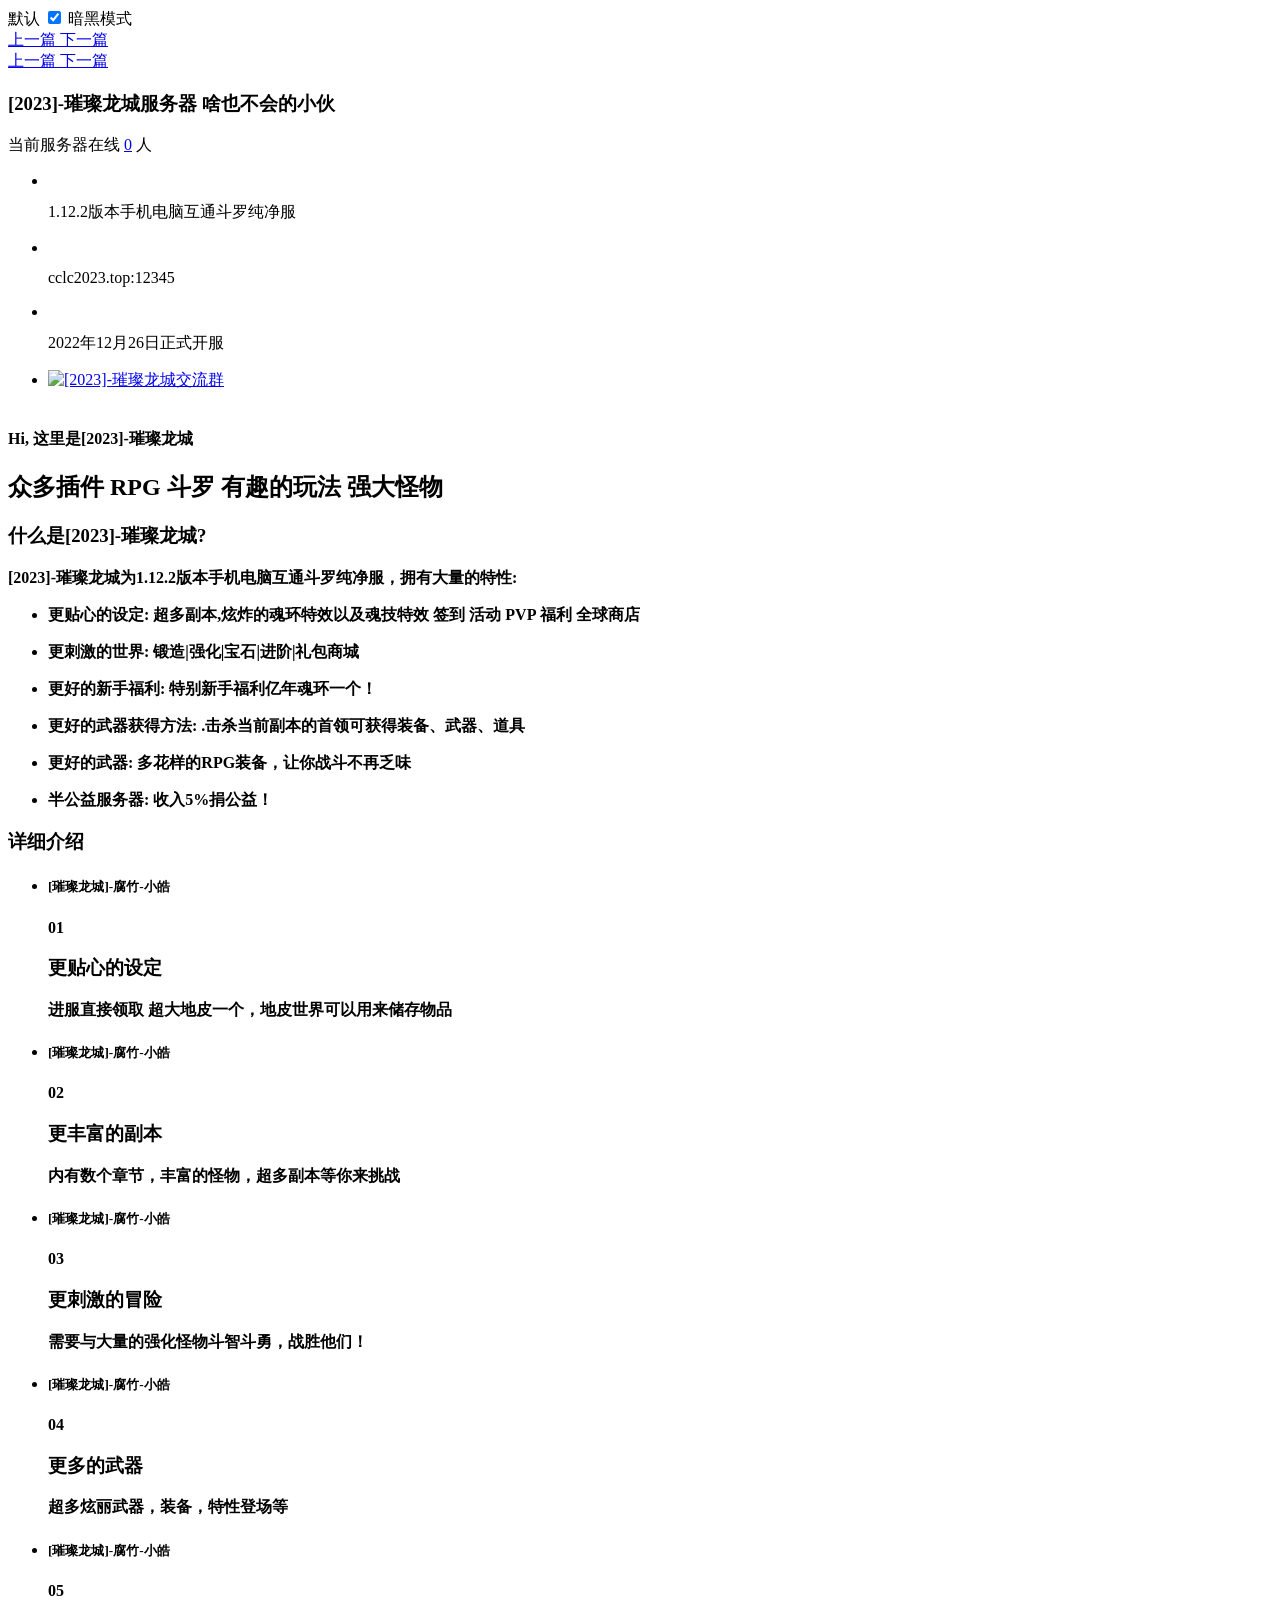
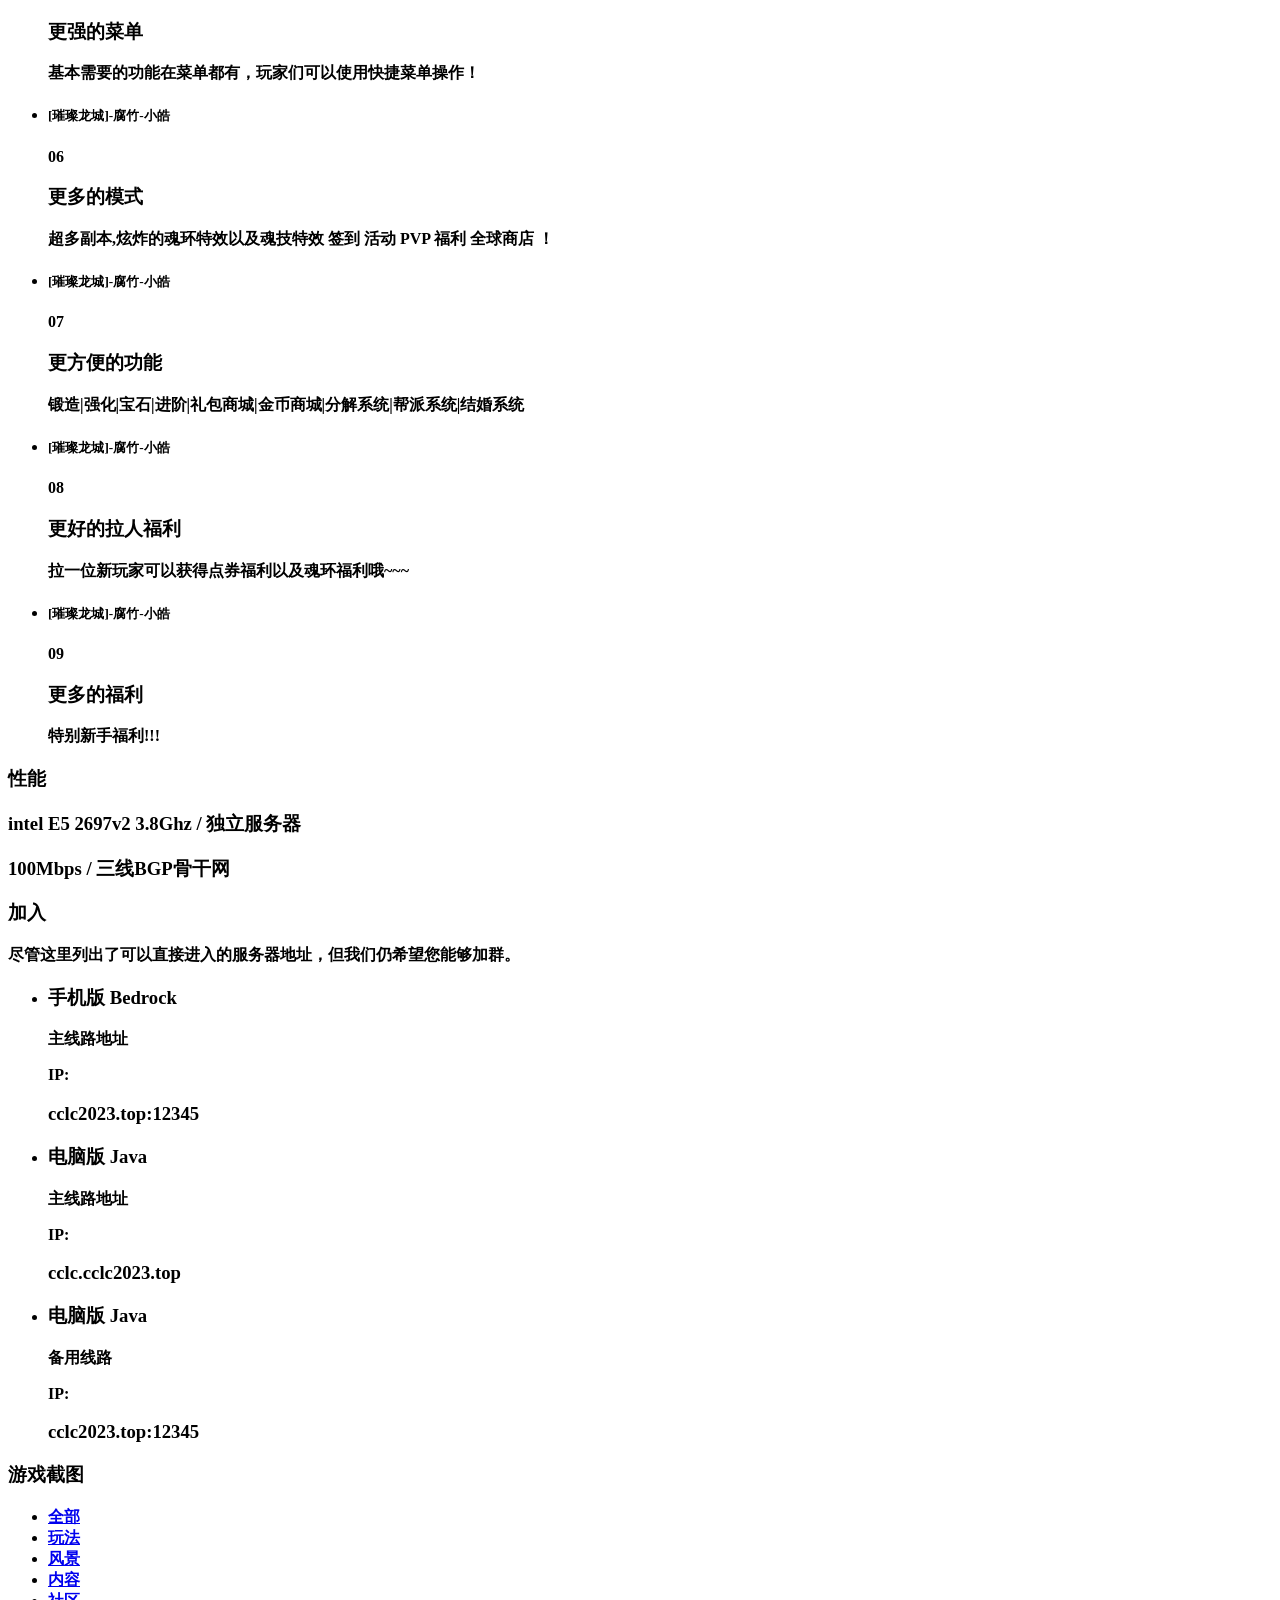
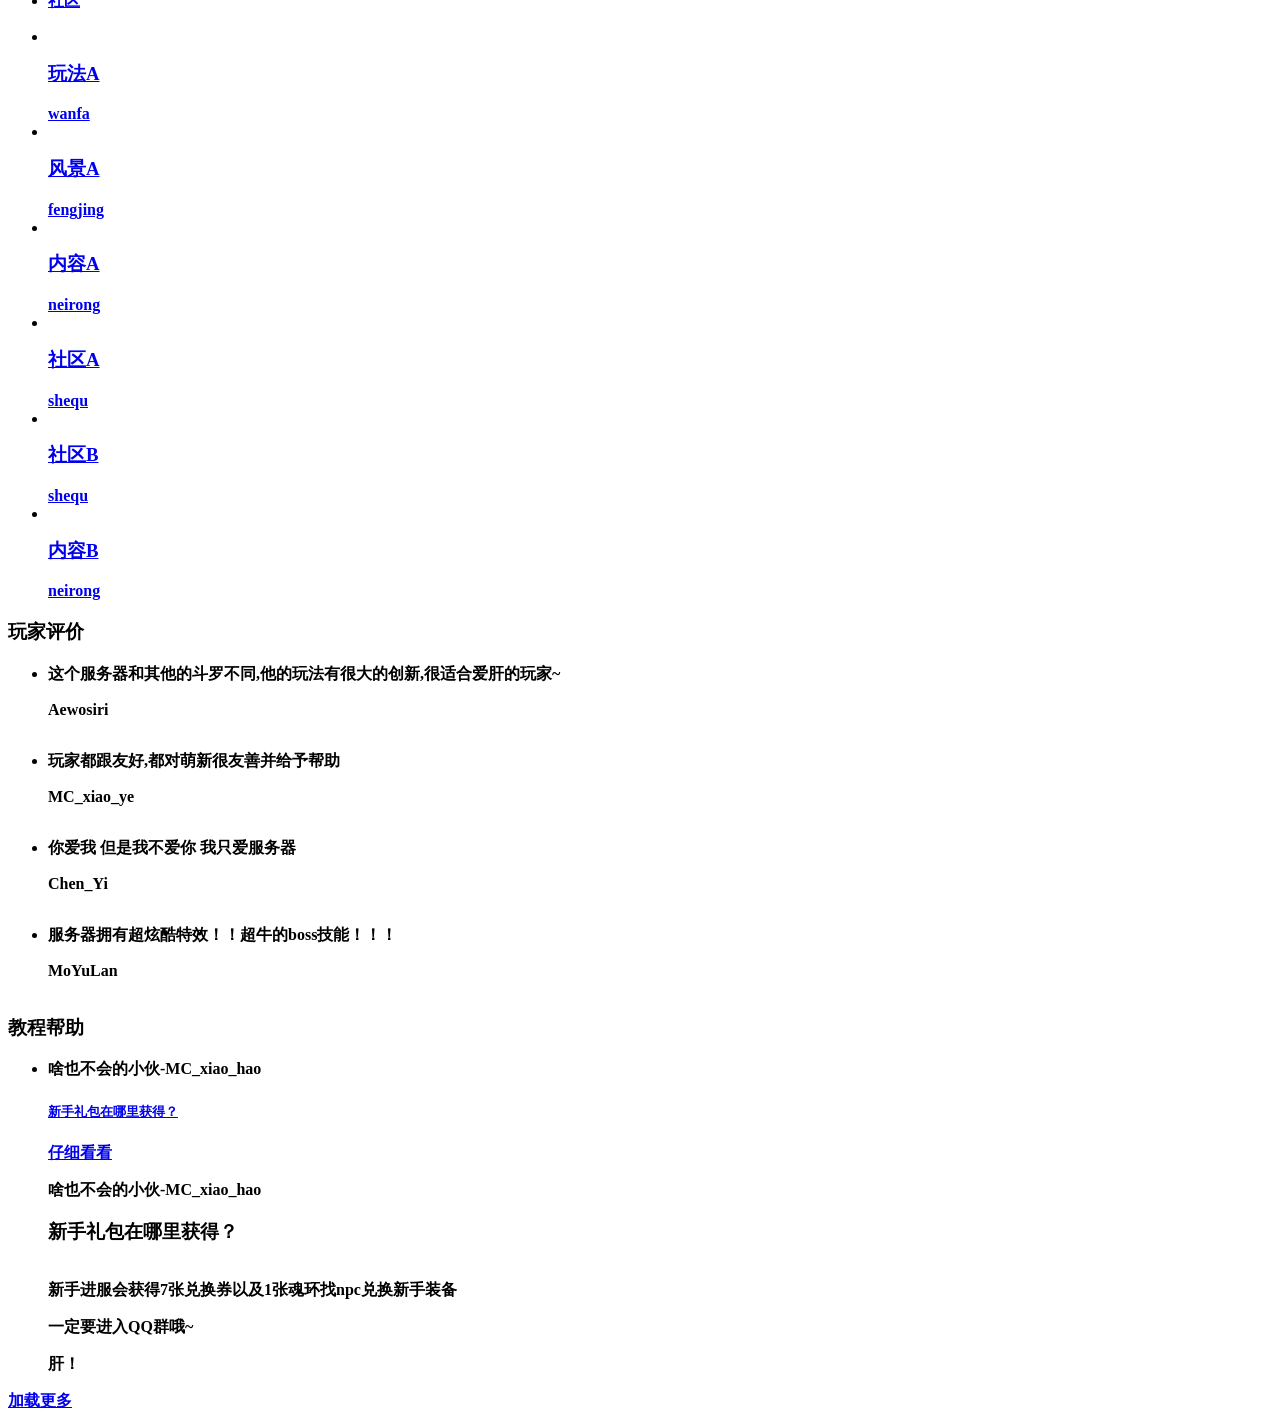
==== index.html @ 96adc36d "Add files via upload" ====
<html lang="zhcn">
<head>
<meta http-equiv="Content-Type" content="text/html; charset=utf-8" />
<meta name="description" content="[2023]-璀璨龙城-官方网站">
<meta name="author" content="mcmcxyz">
<meta name="viewport" content="width=device-width, initial-scale=1, maximum-scale=1">
<title>[2023]-璀璨龙城 - 服务器官网 - 小皓-MC_xiao_hao</title>
<link type="text/css" rel="stylesheet" href="css/base.css?ver=4" />
<link type="text/css" rel="stylesheet" href="css/magnific.css?ver=4" />
<link type="text/css" rel="stylesheet" href="css/animated-headlines.css?ver=4" />
<link type="text/css" rel="stylesheet" href="css/style.css?ver=4" />
<link rel="shortcut icon" href="img/portfolio/favicon.ico" />
<link rel="bookmark"href="img/portfolio/favicon.ico" />
<script type="text/javascript" src="https://cdn.repository.webfont.com/wwwroot/js/wf/youziku.api.min.js"></script>
<script type="text/javascript">
   $webfont.load("body", "0b0c6baaf08448a28f525ed59442a762", "OPPOSans-M");
   /*$webfont.load("#id1,.class1,h1", "0b0c6baaf08448a28f525ed59442a762", "OPPOSans-M");*/
   /*．．．*/
   $webfont.draw();
</script>
</head>
<body>
<div class="deebo_fn_main">
	<div class="deebo_fn_switcher_wrap">
		<label>
			<span class="light">默认</span>
				<span class="checkbox_wrap">
					<input type="checkbox" id="skin_switcher" checked>
					<span class="slider round"></span>
				</span>
			<span class="dark">暗黑模式</span>
		</label>
	</div>
	<div class="right_bar_overlay"></div>
	<div class="deebo_fn_modalbox">
		<a class="extra_closer" href="#"></a>
		<div class="box_inner">
			<a class="closer" href="#"><span></span></a>
			<div class="modal_content">
				<div class="modal_in">
				</div>
				<div class="fn__nav" data-from="" data-index="">
					<a href="#" class="prev">
						<span class="text">上一篇</span>
						<span class="arrow_wrapper"><span class="arrow"></span></span>
					</a>
					<a href="#" class="next">
						<span class="text">下一篇</span>
						<span class="arrow_wrapper"><span class="arrow"></span></span>
					</a>
				</div>
			</div>
		</div>
	</div>
	<div class="right_bar_overlay"></div>
	<div class="deebo_fn_modalbox">
		<a class="extra_closer" href="#"></a>
		<div class="box_inner">
			<a class="closer" href="#"><span></span></a>
			<div class="modal_content">
				<div class="modal_in">
				</div>

				<div class="fn__nav" data-from="" data-index="">
					<a href="#" class="prev">
						<span class="text">上一篇</span>
						<span class="arrow_wrapper"><span class="arrow"></span></span>
					</a>
					<a href="#" class="next">
						<span class="text">下一篇</span>
						<span class="arrow_wrapper"><span class="arrow"></span></span>
					</a>
				</div>
			</div>
		</div>
	</div>
	<div class="deebo_fn_cv">
		<div class="deebo_fn__cv">
			<div class="cv__bg"></div>
			<div class="cv__bg2"></div>
			<div class="cv__header">
				<div class="in">
					<div class="avatar">
						<img src="img/header/1.jpg" alt="">
					</div>
					<h3><span>[2023]-璀璨龙城服务器</span> 啥也不会的小伙</h3>
					<p class="quote">当前服务器在线 <a href="#contact" class="anchor"><span data-playercounter-ip="cclc2023.top:12345">0</span></a> 人</p>
					<ul class="contact_info">
						<li>
							<span class="icon"><img src="svg/location.svg" alt="" class="fn__svg"></span>
							<p>1.12.2版本手机电脑互通斗罗纯净服</p>
						</li>
						<li>
							<span class="icon"><img src="svg/call.svg" alt="" class="fn__svg"></span>
							<p>cclc2023.top:12345</p>
						</li>
						<li>
							<span class="icon"><img src="svg/message.svg" alt="" class="fn__svg"></span>
							<p>2022年12月26日正式开服</p>
						</li>
					</ul>
					<ul class="social">
						<li>
							<a href="https://qm.qq.com/cgi-bin/qm/qr?k=iICWIHBPH3GKzwFPm5cVJUgGP30EyHhi&jump_from=webapi&authKey=zh45i7Cm8MnkQjSb3lzUnhG7rZaNsfnLikpSZ8fGIo4I1y0oJJEjGjfNjoTa0gCG" target="_blank" title="加入QQ群">
								<img class="fn__svg" src="svg/twitter.svg" alt="[2023]-璀璨龙城交流群" />

							</a>
						</li>
					</ul>
				</div>
			</div>
			<!-- /CV Left Side -->

			<!-- /CV Content Side -->
			<div class="cv__content">
				
				<section id="hero-header" class="section_header">
					<div class="content">
						<div class="left_hero_header">
							<div class="circle">
								<div class="bg_img" data-bg-img="img/header/1.jpg"></div>
								<img src="img/thumb/square.jpg" alt="" />
								<div class="circle_holder_blue"><span></span></div>
								<div class="circle_holder_orange"><span></span></div>
								<div class="lines">
									<span></span>
									<span></span>
									<span></span>
								</div>
							</div>
						</div>
						<div class="right_hero_header">
							<div class="my_self">
								<h4>Hi, 这里是[2023]-璀璨龙城</h4>
								<h2>
									<span class="cd-headline clip">
										<span class="cd-words-wrapper">
										  <b class="is-visible">众多插件</b>
										  <b>RPG</b>
										  <b>斗罗</b>
										  <b>有趣的玩法</b>
										  <b>强大怪物<b>
										</span>
									</span>
								</h2>
							</div>
						</div>
					</div>
				</section>
				<section id="cv_biography">
					<div class="section_title">
						<h3>什么是[2023]-璀璨龙城?</h3>
					</div>
					<p>[2023]-璀璨龙城为1.12.2版本手机电脑互通斗罗纯净服，拥有大量的特性:</p>
					<div class="fn_cs_info_items">
						<ul>
							<li><p>更贴心的设定: <span>超多副本,炫炸的魂环特效以及魂技特效 签到 活动 PVP 福利 全球商店 </span></p></li>
							<li><p>更刺激的世界: <span>锻造|强化|宝石|进阶|礼包商城</span></p></li>
							<li><p>更好的新手福利: <span>特别新手福利亿年魂环一个！</span></p></li>
							<li><p>更好的武器获得方法: <span>.击杀当前副本的首领可获得装备、武器、道具  </span></p></li>
							<li><p>更好的武器: <span>多花样的RPG装备，让你战斗不再乏味</span></p></li>
							<li><p>半公益服务器: <span>收入5%捐公益！</span></p></li>
						</ul>
					</div>
				</section>
				<section id="cv_education">
					<div class="section_title">
						<h3>详细介绍</h3>
					</div>
					<div class="fn_cs_boxed_list">
						<ul>
							<li>
								<div class="item">
									<div class="item_top">
										<h5>[璀璨龙城]-腐竹-小皓</h5>
										<span>01</span>
									</div>
									<h3>更贴心的设定</h3>
									<p>进服直接领取 超大地皮一个，地皮世界可以用来储存物品</p>
								</div>
							</li>
							<li>
								<div class="item">
									<div class="item_top">
										<h5>[璀璨龙城]-腐竹-小皓</h5>
										<span>02</span>
									</div>
									<h3>更丰富的副本</h3>
									<p>内有数个章节，丰富的怪物，超多副本等你来挑战</p>
								</div>
							</li>
							<li>
								<div class="item">
									<div class="item_top">
										<h5>[璀璨龙城]-腐竹-小皓</h5>
										<span>03</span>
									</div>
									<h3>更刺激的冒险</h3>
									<p>需要与大量的强化怪物斗智斗勇，战胜他们！</p>
								</div>
							</li>
							<li>
								<div class="item">
									<div class="item_top">
										<h5>[璀璨龙城]-腐竹-小皓</h5>
										<span>04</span>
									</div>
									<h3>更多的武器</h3>
									<p>超多炫丽武器，装备，特性登场等</p>
								</div>
							</li>
							<li>
								<div class="item">
									<div class="item_top">
										<h5>[璀璨龙城]-腐竹-小皓</h5>
										<span>05</span>
									</div>
									<h3>更强的菜单</h3>
									<p>基本需要的功能在菜单都有，玩家们可以使用快捷菜单操作！</p>
								</div>
							</li>	
							<li>
								<div class="item">
									<div class="item_top">
										<h5>[璀璨龙城]-腐竹-小皓</h5>
										<span>06</span>
									</div>
									<h3>更多的模式</h3>
									<p>超多副本,炫炸的魂环特效以及魂技特效 签到 活动 PVP 福利 全球商店 ！</p>
								</div>
							</li>	
							<li>
								<div class="item">
									<div class="item_top">
										<h5>[璀璨龙城]-腐竹-小皓</h5>
										<span>07</span>
									</div>
									<h3>更方便的功能</h3>
									<p>锻造|强化|宝石|进阶|礼包商城|金币商城|分解系统|帮派系统|结婚系统</p>
								</div>
							</li>	
							<li>
								<div class="item">
									<div class="item_top">
										<h5>[璀璨龙城]-腐竹-小皓</h5>
										<span>08</span>
									</div>
									<h3>更好的拉人福利</h3>
									<p>拉一位新玩家可以获得点券福利以及魂环福利哦~~~</p>
								</div>
							</li>	
							<li>
								<div class="item">
									<div class="item_top">
										<h5>[璀璨龙城]-腐竹-小皓</h5>
										<span>09</span>
									</div>
									<h3>更多的福利</h3>
									<p>特别新手福利!!!</p>
								</div>
							</li>	
						</ul>
					</div>
				</section>
				<section id="cv_skills">
					<div class="section_title">
						<h3>性能</h3>
					</div>
					<div class="fn_cs_progress_bar">
						<div class="progress_item" data-value="90">
							<div class="item_in">
								<h3 class="progress_title">intel E5 2697v2 3.8Ghz / 独立服务器</h3>
								<span class="progress_percent"></span>
								<div class="progress_bg"></div>
							</div>
						</div>

						<div class="progress_item" data-value="95">
							<div class="item_in">
								<h3 class="progress_title">100Mbps / 三线BGP骨干网</h3>
								<span class="progress_percent"></span>
								<div class="progress_bg"></div>
							</div>
						</div>
					</div>
				</section>
				<section id="cv_services">
					<div class="section_title">
						<h3>加入</h3>
					</div>
					<p>尽管这里列出了可以直接进入的服务器地址，但我们仍希望您能够加群。</p>
					<div class="fn_cs_service_list">
						<ul>
							<li>
								<div class="item">
									<div class="item_left">
										<h3>手机版 Bedrock</h3>
										<p>主线路地址</p>
									</div>
									<div class="item_right">
										<p>IP:</p>
										<h3>cclc2023.top:12345</h3>
									</div>
								</div>
							</li>
							<li>
								<div class="item">
									<div class="item_left">
										<h3>电脑版 Java</h3>
										<p>主线路地址</p>
									</div>
									<div class="item_right">
										<p>IP:</p>
										<h3>cclc.cclc2023.top</h3>
									</div>
								</div>
							</li>
							<li>
								<div class="item">
									<div class="item_left">
										<h3>电脑版 Java</h3>
										<p>备用线路</p>
									</div>
									<div class="item_right">
										<p>IP:</p>
										<h3>cclc2023.top:12345</h3>
									</div>
								</div>
							</li>
						</ul>
					</div>
				</section>
				<section id="cv_portfolio">
					<div class="section_title">
						<h3>游戏截图</h3>
					</div>
					<div class="fn_cs_portfolio">
						<div class="portfolio_filter">
							<ul>
								<li><a href="#" class="current" data-filter="*">全部</a></li>
								<li><a href="#" data-filter=".wanfa">玩法</a></li>
								<li><a href="#" data-filter=".fengjing">风景</a></li>
								<li><a href="#" data-filter=".neirong">内容</a></li>
								<li><a href="#" data-filter=".shequ">社区</a></li>
							</ul>
						</div>
						<div class="portfolio_list">
							<ul class="gallery_zoom grid">
								<li class="wanfa grid-item">
									<div class="inner">
										<div class="entry">
											<a class="shequ-wanfa" href="https://啥也不会的小伙">
												<img src="img/thumb/42-56.jpg" alt="" />
												<div class="main" data-bg-img="img/portfolio/1.jpg"></div>
												<div class="mobile_title">
													<h3>玩法A</h3>
													<span>wanfa</span>
												</div>
											</a>
										</div>
									</div>
								</li>
								<li class="fengjing grid-item">
									<div class="inner">
										<div class="entry">
											<a class="shequ-fengjing" href="https://啥也不会的小伙">
												<img src="img/thumb/42-34.jpg" alt="" />
												<div class="main" data-bg-img="img/portfolio/2.jpg"></div>
												<div class="mobile_title">
													<h3>风景A</h3>
													<span>fengjing</span>
												</div>
											</a>
										</div>
									</div>
								</li>
								<li class="neirong grid-item">
									<div class="inner">
										<div class="entry">
											<a class="neironge_link mfp-iframe audio" href="https://啥也不会的小伙">
												<img src="img/thumb/42-56.jpg" alt="" />
												<div class="main" data-bg-img="img/portfolio/3.jpg"></div>
												<div class="mobile_title">
													<h3>内容A</h3>
													<span>neirong</span>
												</div>
											</a>
										</div>
									</div>
								</li>
								<li class="shequ grid-item">
									<div class="inner">
										<div class="entry">
											<a class="zoom" href="img/portfolio/5.jpg">
												<img src="img/thumb/42-56.jpg" alt="" />
												<div class="main" data-bg-img="img/portfolio/5.jpg"></div>
												<div class="mobile_title">
													<h3>社区A</h3>
													<span>shequ</span>
												</div>
											</a>
										</div>
									</div>
								</li>
								<li class="shequ grid-item">
									<div class="inner">
										<div class="entry">
											<a class="zoom" href="img/portfolio/4.jpg">
												<img src="img/thumb/42-34.jpg" alt="" />
												<div class="main" data-bg-img="img/portfolio/4.jpg"></div>
												<div class="mobile_title">
													<h3>社区B</h3>
													<span>shequ</span>
												</div>
											</a>
										</div>
									</div>
								</li>
								<li class="shequ grid-item">
									<div class="inner">
										<div class="entry">
											<a class="zoom" href="img/portfolio/6.jpg">
												<img src="img/thumb/42-34.jpg" alt="" />
												<div class="main" data-bg-img="img/portfolio/6.jpg"></div>
												<div class="mobile_title">
													<h3>内容B</h3>
													<span>neirong</span>
												</div>
											</a>
										</div>
									</div>
								</li>
							</ul>
						</div>			
					</div>
				</section>
				<section id="cv_testimonials">
					<div class="section_title">
						<h3>玩家评价</h3>
					</div>
					<div class="fn_cs_testimonials">
						<ul>
							<li>
								<div class="item">
									<div class="item_left">
										<p>这个服务器和其他的斗罗不同,他的玩法有很大的创新,很适合爱肝的玩家~</p>
									</div>
									<div class="item_right">
										<div class="t_ava">
											<div class="ava_in" data-bg-img="img/testimonials/1.jpg"></div>
										</div>
										<div class="t_name">
											<p>Aewosiri</p>
										</div>
										<div class="t_rating" data-stars="5">
											<div class="rating_in">
												<div class="rating_active"><img src="svg/five-stars.svg" alt="" class="fn__svg"></div>
												<div class="rating_regular"><img src="svg/five-stars.svg" alt="" class="fn__svg"></div>
											</div>
										</div>
									</div>
								</div>
							</li>
							<li>
								<div class="item">
									<div class="item_left">
										<p>玩家都跟友好,都对萌新很友善并给予帮助 </p>
									</div>
									<div class="item_right">
										<div class="t_ava">
											<div class="ava_in" data-bg-img="img/testimonials/2.jpg"></div>
										</div>
										<div class="t_name">
											<p>MC_xiao_ye</p>
										</div>
										<div class="t_rating" data-stars="5">
											<div class="rating_in">
												<div class="rating_active"><img src="svg/five-stars.svg" alt="" class="fn__svg"></div>
												<div class="rating_regular"><img src="svg/five-stars.svg" alt="" class="fn__svg"></div>
											</div>
										</div>
									</div>
								</div>
							</li>
							<li>
								<div class="item">
									<div class="item_left">
										<p>你爱我 但是我不爱你  我只爱服务器</p>
									</div>
									<div class="item_right">
										<div class="t_ava">
											<div class="ava_in" data-bg-img="img/testimonials/3.jpg"></div>
										</div>
										<div class="t_name">
											<p>Chen_Yi</p>
										</div>
										<div class="t_rating" data-stars="5">
											<div class="rating_in">
												<div class="rating_active"><img src="svg/five-stars.svg" alt="" class="fn__svg"></div>
												<div class="rating_regular"><img src="svg/five-stars.svg" alt="" class="fn__svg"></div>
											</div>
										</div>
									</div>
								</div>
							</li>
							<li>
								<div class="item">
									<div class="item_left">
										<p>服务器拥有超炫酷特效！！超牛的boss技能！！！</p>
									</div>
									<div class="item_right">
										<div class="t_ava">
											<div class="ava_in" data-bg-img="img/testimonials/4.jpg"></div>
										</div>
										<div class="t_name">
											<p>MoYuLan</p>
										</div>
										<div class="t_rating" data-stars="5">
											<div class="rating_in">
												<div class="rating_active"><img src="svg/five-stars.svg" alt="" class="fn__svg"></div>
												<div class="rating_regular"><img src="svg/five-stars.svg" alt="" class="fn__svg"></div>
											</div>
										</div>
									</div>
								</div>
							</li>
						</ul>
					</div>
				</section>
				<section id="tips" class="section_tips">
					<div class="section_title">
						<h3>教程帮助</h3>
					</div>

					<div class="tips_content">
						<ul class="modal_items" data-from="blog" data-count="5">
							<li>
								<div class="item modal_item" data-index="1">
									<div class="item_left">
										<p>啥也不会的小伙-MC_xiao_hao</p>
										<h5><a href="#">新手礼包在哪里获得？</a></h5>
										<a href="#" class="read_more">仔细看看</a>
										<div class="fn__hidden">
											<p class="fn__cat">啥也不会的小伙-MC_xiao_hao</p>
											<h3 class="fn__title">新手礼包在哪里获得？</h3>
											<div class="img_holder">
												<img src="img/thumb/square.jpg" alt="">
												<div class="abs_img" data-bg-img="img/blog/1.jpg"></div>
											</div>
											<p class="fn__desc">新手进服会获得7张兑换券以及1张魂环找npc兑换新手装备</p>
											<p class="fn__desc">一定要进入QQ群哦~</p>
											<p class="fn__desc">肝！</p>
										</div>
									</div>
									<div class="item_right">
										<div class="abs_img" data-bg-img="img/blog/1.jpg"></div>
									</div>
								</div>
							</li>
						</ul>
					</div>
					<div class="load_more">
						<a href="#" data-done="完成~" data-no="就这些辣">
							<span class="text">加载更多</span>
							<span class="fn__pulse">
								<span></span>
								<span></span>
								<span></span>
							</span>
						</a>
					</div>
				</section>
			</div>
		</div>
	</div>
</div>
<script type="text/javascript" src="js/jquery.js?ver=4"></script>
<script type="text/javascript" src="js/isotope.js"></script>
<script type="text/javascript" src="js/magnific.js"></script>
<script type="text/javascript" src="js/animated-headlines.js?ver=4"></script>
<script type="text/javascript" src="js/waypoints.js?ver=4"></script>
<script src="js/mc-player-counter.min.js"></script>
<script type="text/javascript" src="js/init.js?ver=4"></script>
</body>
</html>
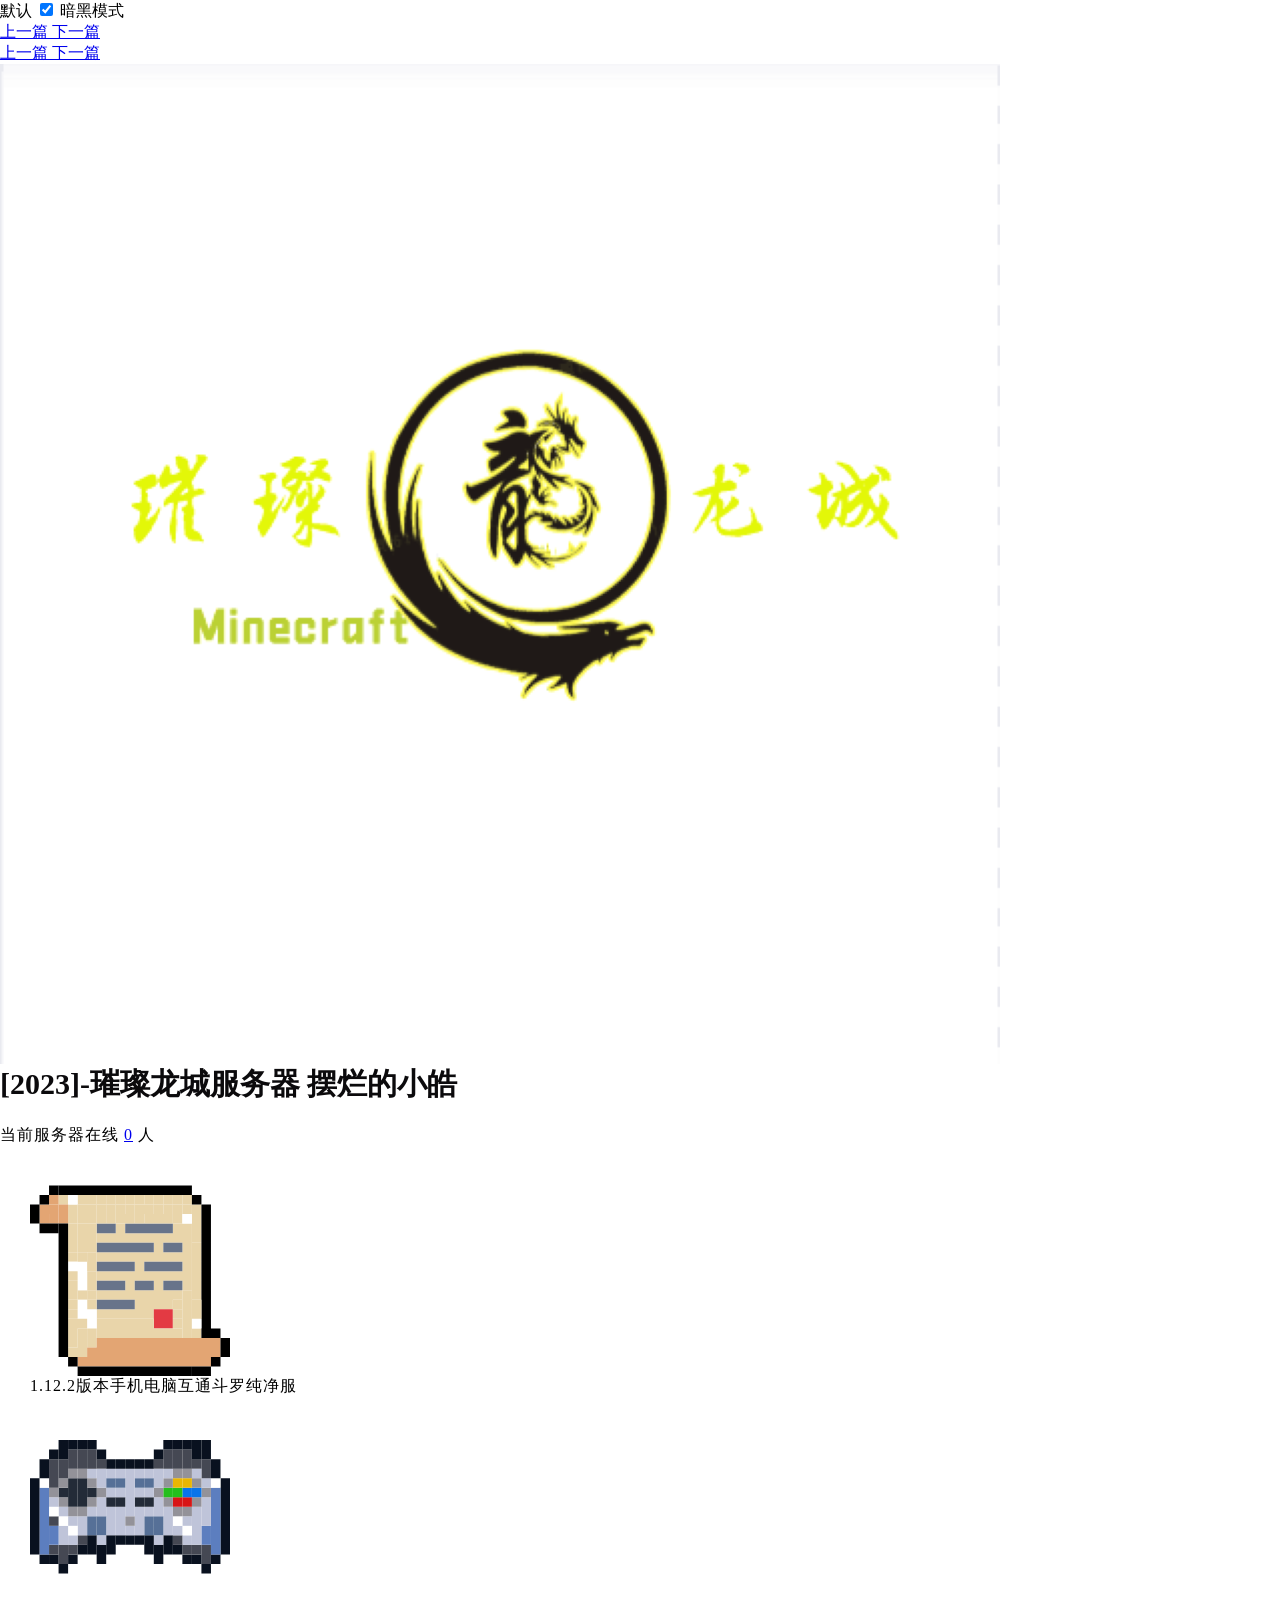
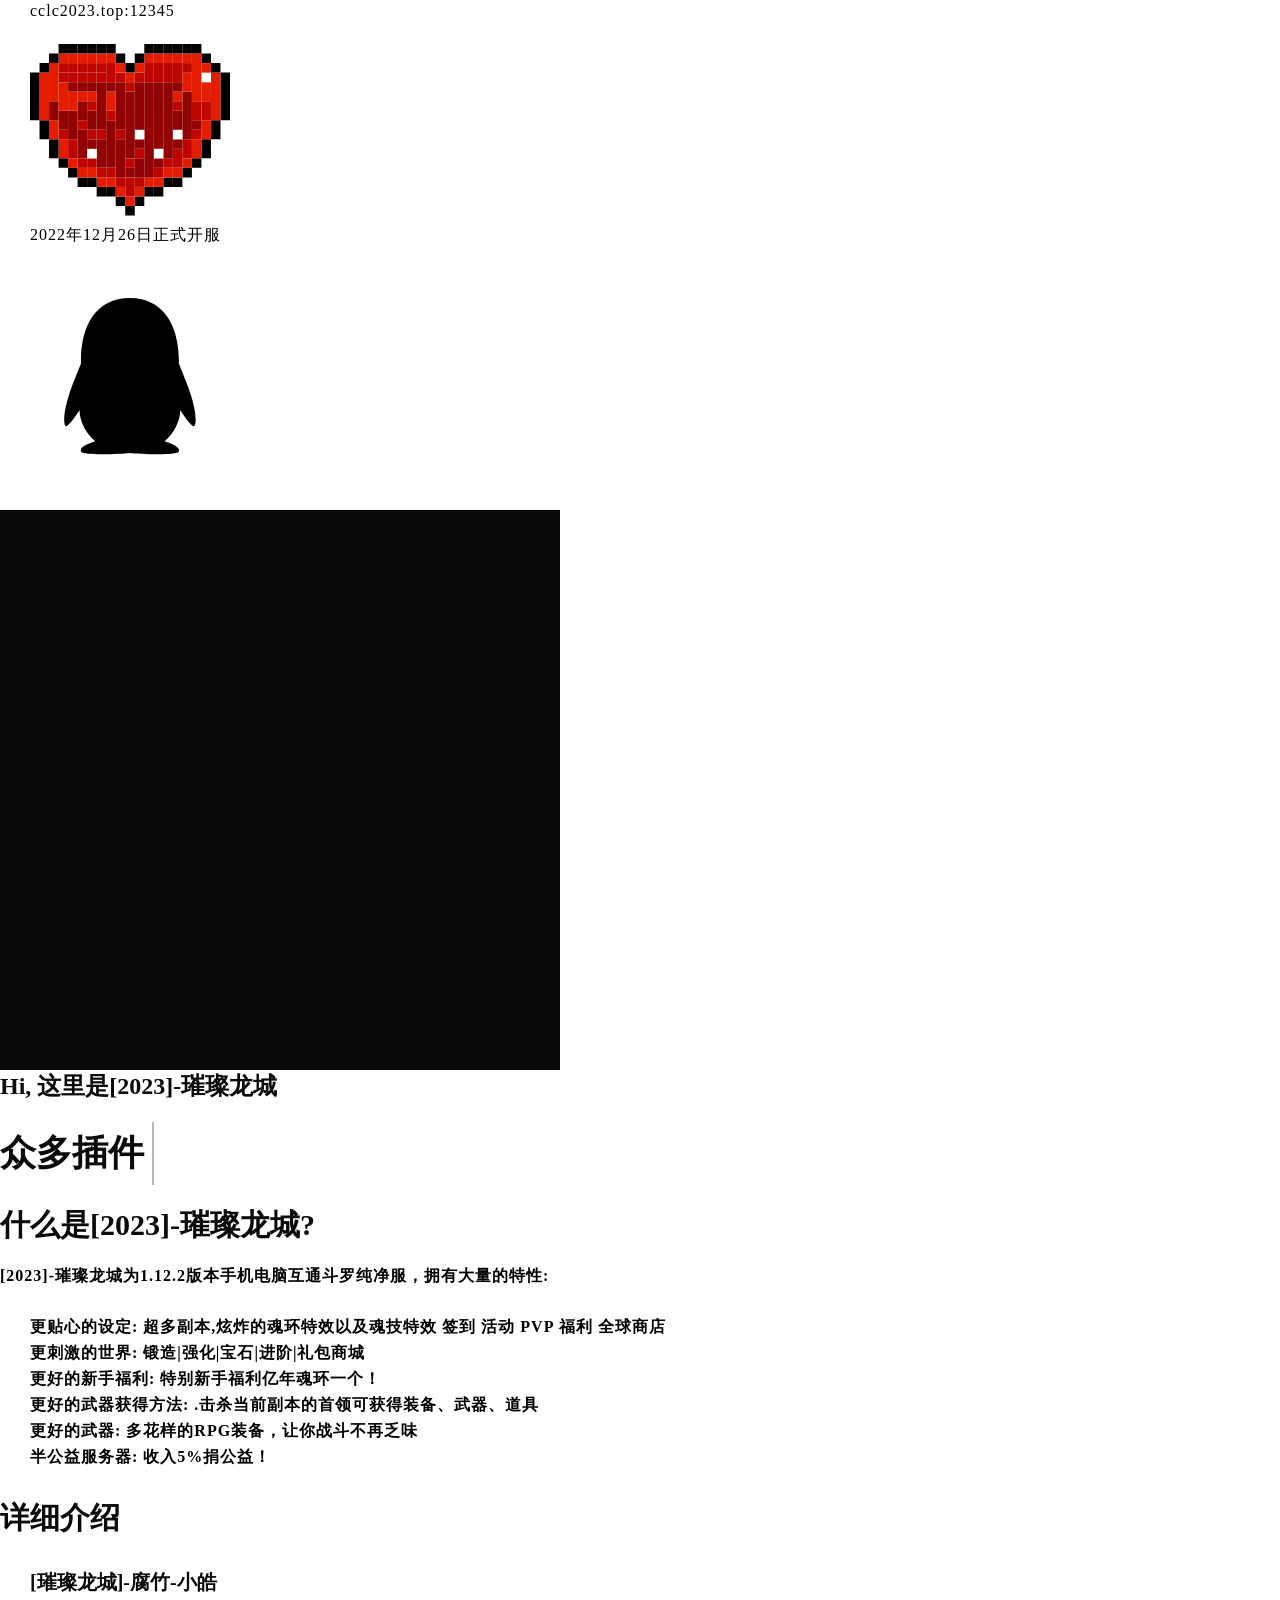
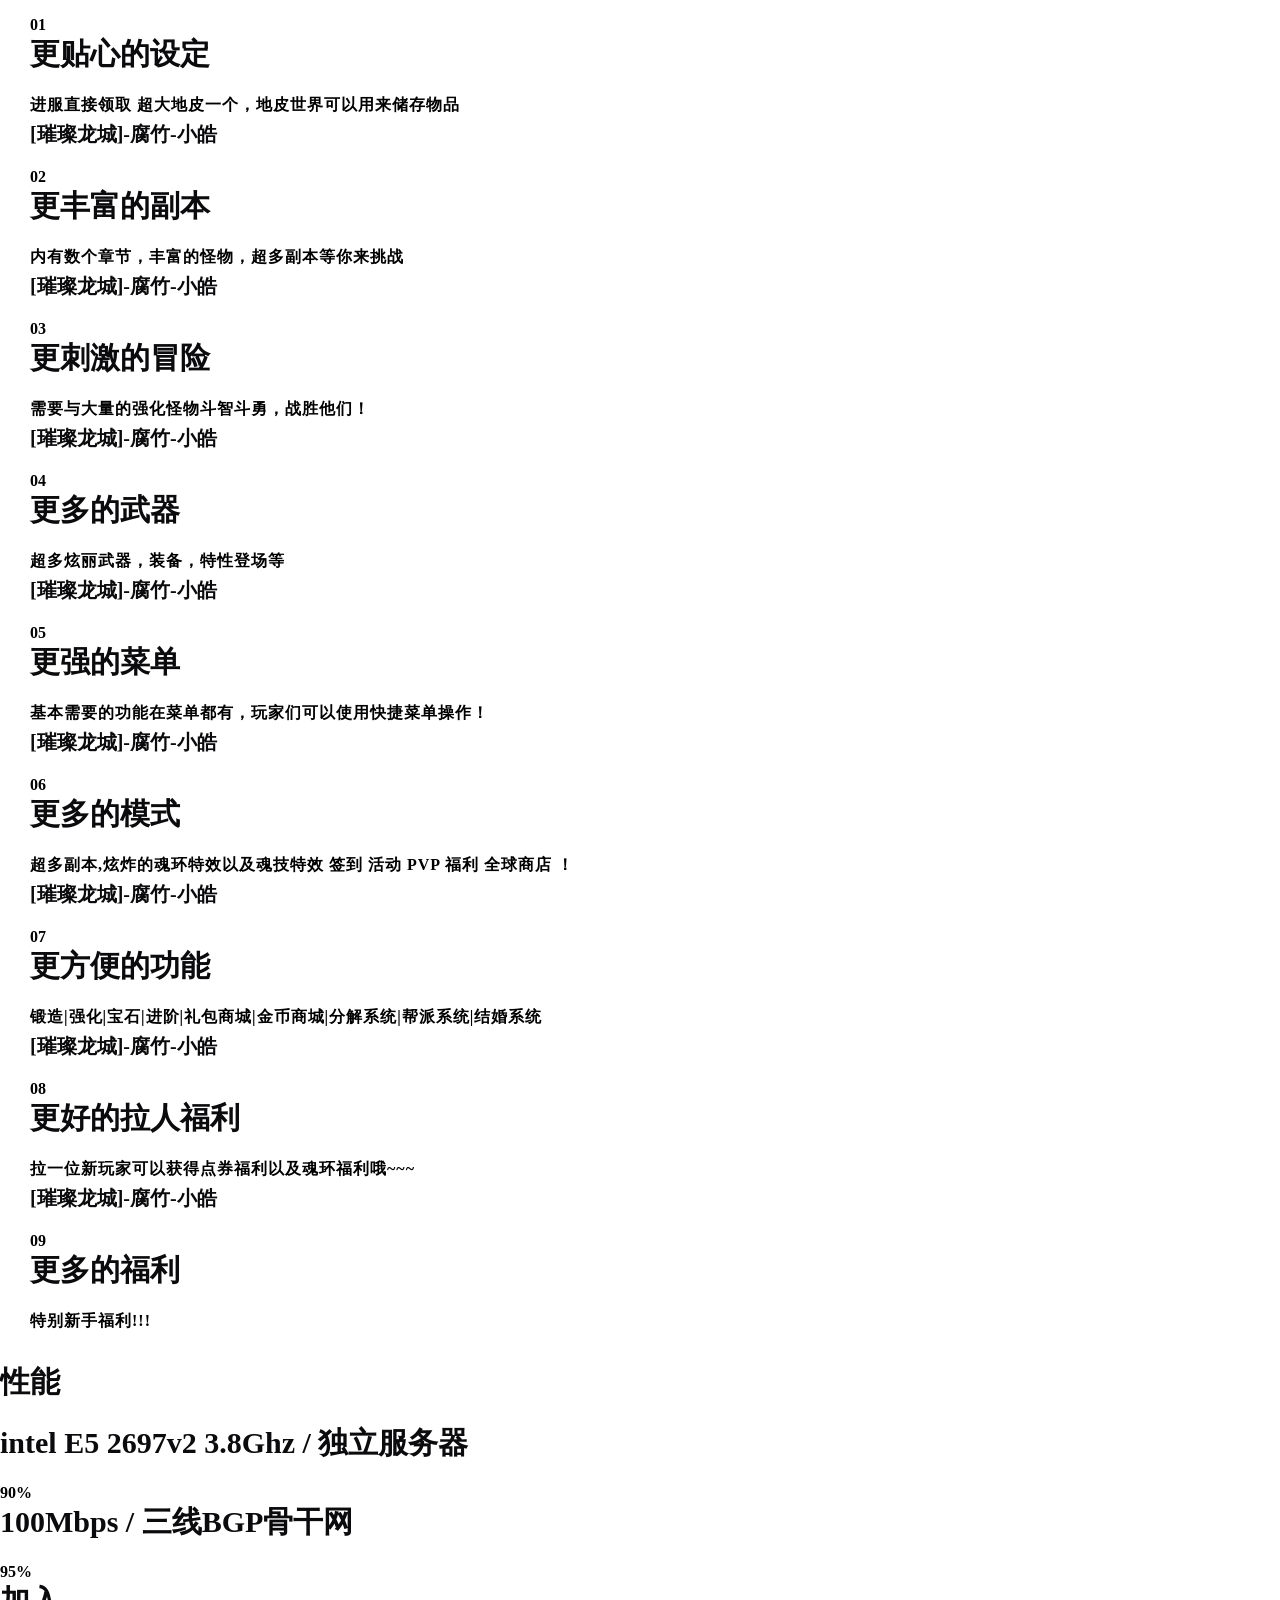
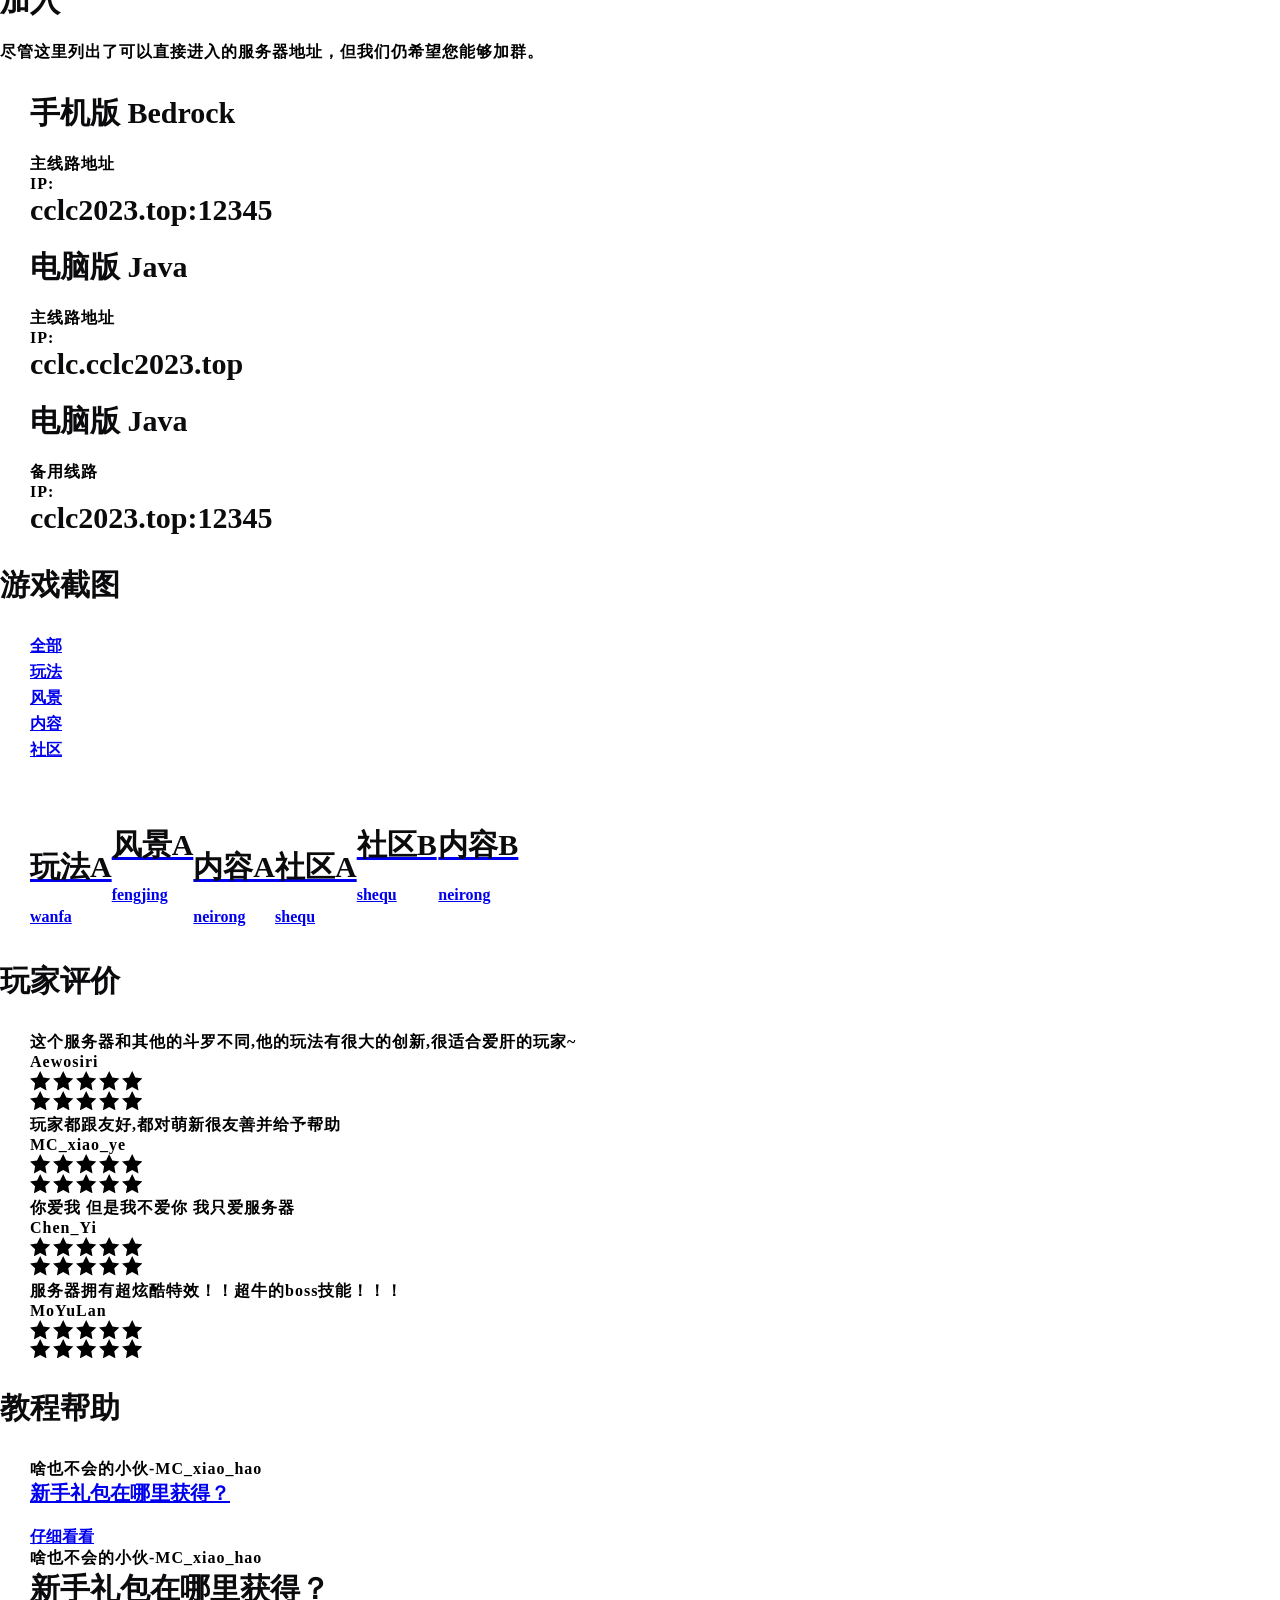
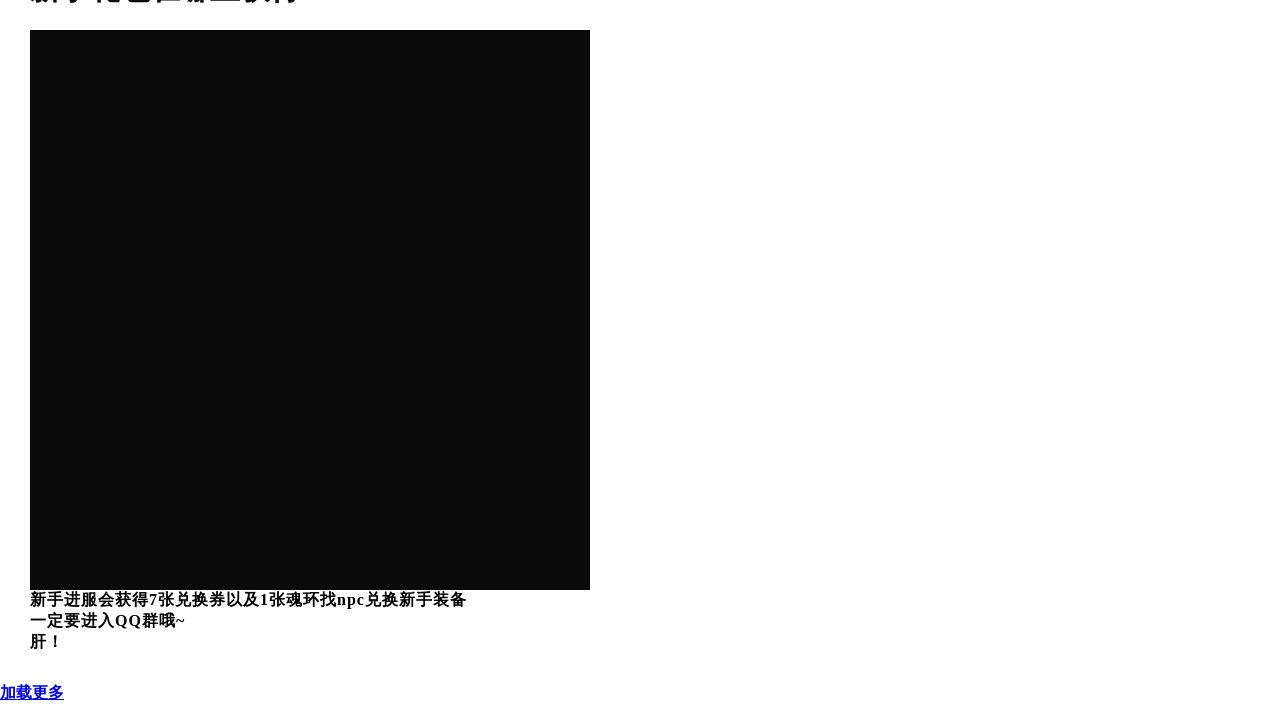
==== commit fe9f019c: "Update index.html" ====
--- a/index.html
+++ b/index.html
@@ -83,7 +83,7 @@
 					<div class="avatar">
 						<img src="img/header/1.jpg" alt="">
 					</div>
-					<h3><span>[2023]-璀璨龙城服务器</span> 啥也不会的小伙</h3>
+					<h3><span>[2023]-璀璨龙城服务器</span> 摆烂的小皓</h3>
 					<p class="quote">当前服务器在线 <a href="#contact" class="anchor"><span data-playercounter-ip="cclc2023.top:12345">0</span></a> 人</p>
 					<ul class="contact_info">
 						<li>
@@ -582,4 +582,4 @@
 <script src="js/mc-player-counter.min.js"></script>
 <script type="text/javascript" src="js/init.js?ver=4"></script>
 </body>
-</html>+</html>
--- a/css/base.css
+++ b/css/base.css
@@ -0,0 +1,256 @@
+/*
+This file is made by Frenify
+This css file includes all base styles and template's main color (in this tempalte main color is pink(#f00a77)). 
+Template's main color styles located at the bottom of this file.
+*/
+html,body,div,span,applet,object,iframe,h1,h2,h3,h4,h5,h6,p,blockquote,pre,a,abbr,acronym,address,big,cite,code,del,dfn,em,font,ins,kbd,q,s,samp,small,strike,strong,sub,sup,tt,var,b,u,i,center,dl,dt,dd,ol,ul,li,fieldset,form,label,legend,table,caption,tbody,tfoot,thead,tr,th,td
+	{
+	background: transparent;
+	border: 0;
+	margin: 0;
+	padding: 0;
+	vertical-align: baseline;
+	outline: none;
+}
+
+article, aside, details, figcaption, figure, footer, header, hgroup, nav, section {
+    display: block;
+}
+
+blockquote {
+	quotes: none;
+}
+
+blockquote:before,blockquote:after {
+	content: '';
+	content: none;
+}
+ul, ol{
+	margin:30px;
+	list-style-type: none;
+}
+ul li, ol li{
+	margin-bottom:5px;
+}
+img{
+	vertical-align:middle;
+	max-width:100%;
+}
+iframe{
+	max-width:100%;
+}
+del {
+	text-decoration: line-through;
+}
+a, i{
+	-webkit-transition: all .3s ease;
+	   -moz-transition: all .3s ease;
+	    -ms-transition: all .3s ease;
+	     -o-transition: all .3s ease;
+	        transition: all .3s ease;
+	border:none;
+}
+a:hover{text-decoration:none;}
+
+h1, h2, h3, h4, h5, h6{
+	font-weight:700;
+	color:#0b0a0c;
+	margin-bottom:20px;
+}
+h1 { font-size: 45px; }
+h2 { font-size: 36px; }
+h3 { font-size: 30px; }
+h4 { font-size: 24px; }
+h5 { font-size: 20px; }
+h6 { font-size: 16px; }
+
+table{
+	width:100%;
+	max-width:100%;
+	text-align:left;
+	border-collapse: collapse;
+	border-spacing: 0px;
+	margin-bottom:15px;
+	color:#999;
+	border:1px solid #eee;
+}
+table tr{
+	border:1px solid #eee;
+}
+table th{
+	vertical-align:top;
+	color:#333;
+	background:none;
+	font-size:16px;
+	font-weight:normal;
+	padding:15px 10px;
+	border:1px solid #eee;
+}
+table td{
+	vertical-align:top;
+	padding:10px;
+	border:1px solid #eee;
+}
+
+code, pre {
+	padding: 10px;
+	padding-bottom: 0;
+	border-left: 3px solid #6FBF71;
+	border-bottom: 1px solid transparent;
+	background: #f7f7f7;
+	overflow-x:scroll;
+}
+
+pre{
+	display: block;	
+	word-break: break-all;
+	word-wrap: break-word;
+}
+pre code { white-space: pre-wrap; }
+
+p{
+	letter-spacing:1px;
+}
+
+
+.space10{width:100%; float:left; clear:both; margin-bottom:10px;}
+.space20{width:100%; float:left; clear:both; margin-bottom:20px;}
+.space30{width:100%; float:left; clear:both; margin-bottom:30px;}
+.space40{width:100%; float:left; clear:both; margin-bottom:40px;}
+.space50{width:100%; float:left; clear:both; margin-bottom:50px;}
+.space60{width:100%; float:left; clear:both; margin-bottom:60px;}
+.space70{width:100%; float:left; clear:both; margin-bottom:70px;}
+.space80{width:100%; float:left; clear:both; margin-bottom:80px;}
+.space90{width:100%; float:left; clear:both; margin-bottom:90px;}
+.space100{width:100%; float:left; clear:both; margin-bottom:100px;}
+.space200{width:100%; float:left; clear:both; margin-bottom:200px;}
+.space300{width:100%; float:left; clear:both; margin-bottom:300px;}
+.space400{width:100%; float:left; clear:both; margin-bottom:400px;}
+.space500{width:100%; float:left; clear:both; margin-bottom:500px;}
+.space1000{width:100%; float:left; clear:both; margin-bottom:1000px;}
+
+
+/*------------------------------------------------------------------*/ 
+/*	x) FORM ELEMENTS
+/*------------------------------------------------------------------*/
+textarea{
+	border-radius:0;
+	font-size:13px;
+	color:#333;
+	resize:vertical;
+	font-family:'Raleway', Arial, Helvetica, sans-serif;
+	
+	-webkit-box-sizing: border-box; /* Safari/Chrome, other WebKit */
+	-moz-box-sizing: border-box;    /* Firefox, other Gecko */
+	-ms-box-sizing: border-box;     /* IE 10 + */
+	box-sizing: border-box;         /* Opera/IE 8+ */
+	
+	line-height:1.4;
+	padding:10px!important;
+	width:100%;
+	border:1px solid #eee;
+	
+	-webkit-transition: all .3s ease;
+	   -moz-transition: all .3s ease;
+	    -ms-transition: all .3s ease;
+	     -o-transition: all .3s ease;
+	        transition: all .3s ease;
+}
+input[type="text"],
+input[type="password"],
+input[type="datetime"],
+input[type="datetime-local"],
+input[type="date"],
+input[type="month"],
+input[type="time"],
+input[type="week"],
+input[type="number"],
+input[type="email"],
+input[type="url"],
+input[type="search"],
+input[type="tel"],
+input[type="color"],
+.uneditable-input {
+	border-radius:0;
+	font-size:13px;
+	min-width:220px;
+	color:#333;
+	letter-spacing:0.5px;
+	
+	-webkit-box-sizing: border-box; /* Safari/Chrome, other WebKit */
+	-moz-box-sizing: border-box;    /* Firefox, other Gecko */
+	-ms-box-sizing: border-box;     /* IE 10 + */
+	box-sizing: border-box;         /* Opera/IE 8+ */
+	
+	font-family:'Raleway', Arial, Helvetica, sans-serif;
+	
+	line-height:1.6;
+	padding:10px!important;
+	height:44px;
+	vertical-align:middle;
+	border:1px solid #eee;
+	
+	-webkit-transition: all .3s ease;
+	   -moz-transition: all .3s ease;
+	    -ms-transition: all .3s ease;
+	     -o-transition: all .3s ease;
+	        transition: all .3s ease;
+	
+}
+
+textarea:focus,
+input[type="text"]:focus,
+input[type="password"]:focus,
+input[type="datetime"]:focus,
+input[type="datetime-local"]:focus,
+input[type="date"]:focus,
+input[type="month"]:focus,
+input[type="time"]:focus,
+input[type="week"]:focus,
+input[type="number"]:focus,
+input[type="email"]:focus,
+input[type="url"]:focus,
+input[type="search"]:focus,
+input[type="tel"]:focus,
+input[type="color"]:focus,
+.uneditable-input:focus {
+	border-color:#ccc;
+	background:#eee;
+}
+
+
+input[type="submit"]{
+	padding: 13px 15px;
+	height: 40px;
+	line-height: 1;
+	text-transform: uppercase;
+	font-size: 13px;
+	font-weight: 600;
+	text-decoration: none;
+	letter-spacing: 0.5px;
+	border:none;
+	cursor:pointer;
+	color: #FFF;
+	background:#777;
+	
+	-webkit-transition: all .3s ease;
+	   -moz-transition: all .3s ease;
+	    -ms-transition: all .3s ease;
+	     -o-transition: all .3s ease;
+	        transition: all .3s ease;
+}
+input[type="submit"]:hover{
+	background:#444;
+}
+select{
+	padding:8px;
+	border:2px solid #eee;
+}
+input[type="button"]{
+	cursor:pointer;
+	-webkit-transition: all .3s ease;
+	   -moz-transition: all .3s ease;
+	    -ms-transition: all .3s ease;
+	     -o-transition: all .3s ease;
+	        transition: all .3s ease;
+}
--- a/css/animated-headlines.css
+++ b/css/animated-headlines.css
@@ -0,0 +1 @@
+.cd-title{position:relative;height:160px;line-height:230px;text-align:center}.cd-title h1{font-size:2.4rem;font-weight:700}@media only screen and (min-width:768px){.cd-title{line-height:250px}}@media only screen and (min-width:1170px){.cd-title{height:200px;line-height:300px}.cd-title h1{font-size:3rem}}.cd-intro{width:90%;max-width:768px;text-align:center}.cd-intro{margin:4em auto}@media only screen and (min-width:768px){.cd-intro{margin:5em auto}}@media only screen and (min-width:1170px){.cd-intro{margin:6em auto}}.cd-words-wrapper{display:inline-block;position:relative;text-align:left}.cd-words-wrapper b{display:inline-block;position:absolute;white-space:nowrap;left:0;top:0}.cd-words-wrapper b.is-visible{position:relative}.no-js .cd-words-wrapper b{opacity:0}.no-js .cd-words-wrapper b.is-visible{opacity:1}.cd-headline.rotate-1 .cd-words-wrapper{-webkit-perspective:300px;-moz-perspective:300px;perspective:300px}.cd-headline.rotate-1 b{opacity:0;-webkit-transform-origin:50% 100%;-moz-transform-origin:50% 100%;-ms-transform-origin:50% 100%;-o-transform-origin:50% 100%;transform-origin:50% 100%;-webkit-transform:rotateX(180deg);-moz-transform:rotateX(180deg);-ms-transform:rotateX(180deg);-o-transform:rotateX(180deg);transform:rotateX(180deg)}.cd-headline.rotate-1 b.is-visible{opacity:1;-webkit-transform:rotateX(0);-moz-transform:rotateX(0);-ms-transform:rotateX(0);-o-transform:rotateX(0);transform:rotateX(0);-webkit-animation:cd-rotate-1-in 1.2s;-moz-animation:cd-rotate-1-in 1.2s;animation:cd-rotate-1-in 1.2s}.cd-headline.rotate-1 b.is-hidden{-webkit-transform:rotateX(180deg);-moz-transform:rotateX(180deg);-ms-transform:rotateX(180deg);-o-transform:rotateX(180deg);transform:rotateX(180deg);-webkit-animation:cd-rotate-1-out 1.2s;-moz-animation:cd-rotate-1-out 1.2s;animation:cd-rotate-1-out 1.2s}@-webkit-keyframes cd-rotate-1-in{0%{-webkit-transform:rotateX(180deg);opacity:0}35%{-webkit-transform:rotateX(120deg);opacity:0}65%{opacity:0}100%{-webkit-transform:rotateX(360deg);opacity:1}}@-moz-keyframes cd-rotate-1-in{0%{-moz-transform:rotateX(180deg);opacity:0}35%{-moz-transform:rotateX(120deg);opacity:0}65%{opacity:0}100%{-moz-transform:rotateX(360deg);opacity:1}}@keyframes cd-rotate-1-in{0%{-webkit-transform:rotateX(180deg);-moz-transform:rotateX(180deg);-ms-transform:rotateX(180deg);-o-transform:rotateX(180deg);transform:rotateX(180deg);opacity:0}35%{-webkit-transform:rotateX(120deg);-moz-transform:rotateX(120deg);-ms-transform:rotateX(120deg);-o-transform:rotateX(120deg);transform:rotateX(120deg);opacity:0}65%{opacity:0}100%{-webkit-transform:rotateX(360deg);-moz-transform:rotateX(360deg);-ms-transform:rotateX(360deg);-o-transform:rotateX(360deg);transform:rotateX(360deg);opacity:1}}@-webkit-keyframes cd-rotate-1-out{0%{-webkit-transform:rotateX(0);opacity:1}35%{-webkit-transform:rotateX(-40deg);opacity:1}65%{opacity:0}100%{-webkit-transform:rotateX(180deg);opacity:0}}@-moz-keyframes cd-rotate-1-out{0%{-moz-transform:rotateX(0);opacity:1}35%{-moz-transform:rotateX(-40deg);opacity:1}65%{opacity:0}100%{-moz-transform:rotateX(180deg);opacity:0}}@keyframes cd-rotate-1-out{0%{-webkit-transform:rotateX(0);-moz-transform:rotateX(0);-ms-transform:rotateX(0);-o-transform:rotateX(0);transform:rotateX(0);opacity:1}35%{-webkit-transform:rotateX(-40deg);-moz-transform:rotateX(-40deg);-ms-transform:rotateX(-40deg);-o-transform:rotateX(-40deg);transform:rotateX(-40deg);opacity:1}65%{opacity:0}100%{-webkit-transform:rotateX(180deg);-moz-transform:rotateX(180deg);-ms-transform:rotateX(180deg);-o-transform:rotateX(180deg);transform:rotateX(180deg);opacity:0}}.cd-headline.type .cd-words-wrapper{vertical-align:top;overflow:hidden}.cd-headline.type .cd-words-wrapper::after{content:'';position:absolute;right:0;top:50%;bottom:auto;-webkit-transform:translateY(-50%);-moz-transform:translateY(-50%);-ms-transform:translateY(-50%);-o-transform:translateY(-50%);transform:translateY(-50%);height:90%;width:1px;background-color:#aebcb9}.cd-headline.type .cd-words-wrapper.waiting::after{-webkit-animation:cd-pulse 1s infinite;-moz-animation:cd-pulse 1s infinite;animation:cd-pulse 1s infinite}.cd-headline.type .cd-words-wrapper.selected{background-color:#aebcb9}.cd-headline.type .cd-words-wrapper.selected::after{visibility:hidden}.cd-headline.type .cd-words-wrapper.selected b{color:#0d0d0d}.cd-headline.type b{visibility:hidden}.cd-headline.type b.is-visible{visibility:visible}.cd-headline.type i{position:absolute;visibility:hidden}.cd-headline.type i.in{position:relative;visibility:visible}@-webkit-keyframes cd-pulse{0%{-webkit-transform:translateY(-50%) scale(1);opacity:1}40%{-webkit-transform:translateY(-50%) scale(.9);opacity:0}100%{-webkit-transform:translateY(-50%) scale(0);opacity:0}}@-moz-keyframes cd-pulse{0%{-moz-transform:translateY(-50%) scale(1);opacity:1}40%{-moz-transform:translateY(-50%) scale(.9);opacity:0}100%{-moz-transform:translateY(-50%) scale(0);opacity:0}}@keyframes cd-pulse{0%{-webkit-transform:translateY(-50%) scale(1);-moz-transform:translateY(-50%) scale(1);-ms-transform:translateY(-50%) scale(1);-o-transform:translateY(-50%) scale(1);transform:translateY(-50%) scale(1);opacity:1}40%{-webkit-transform:translateY(-50%) scale(.9);-moz-transform:translateY(-50%) scale(.9);-ms-transform:translateY(-50%) scale(.9);-o-transform:translateY(-50%) scale(.9);transform:translateY(-50%) scale(.9);opacity:0}100%{-webkit-transform:translateY(-50%) scale(0);-moz-transform:translateY(-50%) scale(0);-ms-transform:translateY(-50%) scale(0);-o-transform:translateY(-50%) scale(0);transform:translateY(-50%) scale(0);opacity:0}}.cd-headline.rotate-2 .cd-words-wrapper{-webkit-perspective:300px;-moz-perspective:300px;perspective:300px}.cd-headline.rotate-2 em,.cd-headline.rotate-2 i{display:inline-block;-webkit-backface-visibility:hidden;backface-visibility:hidden}.cd-headline.rotate-2 b{opacity:0}.cd-headline.rotate-2 i{-webkit-transform-style:preserve-3d;-moz-transform-style:preserve-3d;-ms-transform-style:preserve-3d;-o-transform-style:preserve-3d;transform-style:preserve-3d;-webkit-transform:translateZ(-20px) rotateX(90deg);-moz-transform:translateZ(-20px) rotateX(90deg);-ms-transform:translateZ(-20px) rotateX(90deg);-o-transform:translateZ(-20px) rotateX(90deg);transform:translateZ(-20px) rotateX(90deg);opacity:0}.is-visible .cd-headline.rotate-2 i{opacity:1}.cd-headline.rotate-2 i.in{-webkit-animation:cd-rotate-2-in .4s forwards;-moz-animation:cd-rotate-2-in .4s forwards;animation:cd-rotate-2-in .4s forwards}.cd-headline.rotate-2 i.out{-webkit-animation:cd-rotate-2-out .4s forwards;-moz-animation:cd-rotate-2-out .4s forwards;animation:cd-rotate-2-out .4s forwards}.cd-headline.rotate-2 em{-webkit-transform:translateZ(20px);-moz-transform:translateZ(20px);-ms-transform:translateZ(20px);-o-transform:translateZ(20px);transform:translateZ(20px)}.no-csstransitions .cd-headline.rotate-2 i{-webkit-transform:rotateX(0);-moz-transform:rotateX(0);-ms-transform:rotateX(0);-o-transform:rotateX(0);transform:rotateX(0);opacity:0}.no-csstransitions .cd-headline.rotate-2 i em{-webkit-transform:scale(1);-moz-transform:scale(1);-ms-transform:scale(1);-o-transform:scale(1);transform:scale(1)}.no-csstransitions .cd-headline.rotate-2 .is-visible i{opacity:1}@-webkit-keyframes cd-rotate-2-in{0%{opacity:0;-webkit-transform:translateZ(-20px) rotateX(90deg)}60%{opacity:1;-webkit-transform:translateZ(-20px) rotateX(-10deg)}100%{opacity:1;-webkit-transform:translateZ(-20px) rotateX(0)}}@-moz-keyframes cd-rotate-2-in{0%{opacity:0;-moz-transform:translateZ(-20px) rotateX(90deg)}60%{opacity:1;-moz-transform:translateZ(-20px) rotateX(-10deg)}100%{opacity:1;-moz-transform:translateZ(-20px) rotateX(0)}}@keyframes cd-rotate-2-in{0%{opacity:0;-webkit-transform:translateZ(-20px) rotateX(90deg);-moz-transform:translateZ(-20px) rotateX(90deg);-ms-transform:translateZ(-20px) rotateX(90deg);-o-transform:translateZ(-20px) rotateX(90deg);transform:translateZ(-20px) rotateX(90deg)}60%{opacity:1;-webkit-transform:translateZ(-20px) rotateX(-10deg);-moz-transform:translateZ(-20px) rotateX(-10deg);-ms-transform:translateZ(-20px) rotateX(-10deg);-o-transform:translateZ(-20px) rotateX(-10deg);transform:translateZ(-20px) rotateX(-10deg)}100%{opacity:1;-webkit-transform:translateZ(-20px) rotateX(0);-moz-transform:translateZ(-20px) rotateX(0);-ms-transform:translateZ(-20px) rotateX(0);-o-transform:translateZ(-20px) rotateX(0);transform:translateZ(-20px) rotateX(0)}}@-webkit-keyframes cd-rotate-2-out{0%{opacity:1;-webkit-transform:translateZ(-20px) rotateX(0)}60%{opacity:0;-webkit-transform:translateZ(-20px) rotateX(-100deg)}100%{opacity:0;-webkit-transform:translateZ(-20px) rotateX(-90deg)}}@-moz-keyframes cd-rotate-2-out{0%{opacity:1;-moz-transform:translateZ(-20px) rotateX(0)}60%{opacity:0;-moz-transform:translateZ(-20px) rotateX(-100deg)}100%{opacity:0;-moz-transform:translateZ(-20px) rotateX(-90deg)}}@keyframes cd-rotate-2-out{0%{opacity:1;-webkit-transform:translateZ(-20px) rotateX(0);-moz-transform:translateZ(-20px) rotateX(0);-ms-transform:translateZ(-20px) rotateX(0);-o-transform:translateZ(-20px) rotateX(0);transform:translateZ(-20px) rotateX(0)}60%{opacity:0;-webkit-transform:translateZ(-20px) rotateX(-100deg);-moz-transform:translateZ(-20px) rotateX(-100deg);-ms-transform:translateZ(-20px) rotateX(-100deg);-o-transform:translateZ(-20px) rotateX(-100deg);transform:translateZ(-20px) rotateX(-100deg)}100%{opacity:0;-webkit-transform:translateZ(-20px) rotateX(-90deg);-moz-transform:translateZ(-20px) rotateX(-90deg);-ms-transform:translateZ(-20px) rotateX(-90deg);-o-transform:translateZ(-20px) rotateX(-90deg);transform:translateZ(-20px) rotateX(-90deg)}}.cd-headline.loading-bar span{display:inline-block;padding:.2em 0}.cd-headline.loading-bar .cd-words-wrapper{overflow:hidden;vertical-align:top}.cd-headline.loading-bar .cd-words-wrapper::after{content:'';position:absolute;left:0;bottom:0;height:3px;width:0;background:#0096a7;z-index:2;-webkit-transition:width .3s -.1s;-moz-transition:width .3s -.1s;transition:width .3s -.1s}.cd-headline.loading-bar .cd-words-wrapper.is-loading::after{width:100%;-webkit-transition:width 3s;-moz-transition:width 3s;transition:width 3s}.cd-headline.loading-bar b{top:.2em;opacity:0;-webkit-transition:opacity .3s;-moz-transition:opacity .3s;transition:opacity .3s}.cd-headline.loading-bar b.is-visible{opacity:1;top:0}.cd-headline.slide span{display:inline-block;padding:.2em 0}.cd-headline.slide .cd-words-wrapper{overflow:hidden;vertical-align:top}.cd-headline.slide b{opacity:0;top:.2em}.cd-headline.slide b.is-visible{top:0;opacity:1;-webkit-animation:slide-in .6s;-moz-animation:slide-in .6s;animation:slide-in .6s}.cd-headline.slide b.is-hidden{-webkit-animation:slide-out .6s;-moz-animation:slide-out .6s;animation:slide-out .6s}@-webkit-keyframes slide-in{0%{opacity:0;-webkit-transform:translateY(-100%)}60%{opacity:1;-webkit-transform:translateY(20%)}100%{opacity:1;-webkit-transform:translateY(0)}}@-moz-keyframes slide-in{0%{opacity:0;-moz-transform:translateY(-100%)}60%{opacity:1;-moz-transform:translateY(20%)}100%{opacity:1;-moz-transform:translateY(0)}}@keyframes slide-in{0%{opacity:0;-webkit-transform:translateY(-100%);-moz-transform:translateY(-100%);-ms-transform:translateY(-100%);-o-transform:translateY(-100%);transform:translateY(-100%)}60%{opacity:1;-webkit-transform:translateY(20%);-moz-transform:translateY(20%);-ms-transform:translateY(20%);-o-transform:translateY(20%);transform:translateY(20%)}100%{opacity:1;-webkit-transform:translateY(0);-moz-transform:translateY(0);-ms-transform:translateY(0);-o-transform:translateY(0);transform:translateY(0)}}@-webkit-keyframes slide-out{0%{opacity:1;-webkit-transform:translateY(0)}60%{opacity:0;-webkit-transform:translateY(120%)}100%{opacity:0;-webkit-transform:translateY(100%)}}@-moz-keyframes slide-out{0%{opacity:1;-moz-transform:translateY(0)}60%{opacity:0;-moz-transform:translateY(120%)}100%{opacity:0;-moz-transform:translateY(100%)}}@keyframes slide-out{0%{opacity:1;-webkit-transform:translateY(0);-moz-transform:translateY(0);-ms-transform:translateY(0);-o-transform:translateY(0);transform:translateY(0)}60%{opacity:0;-webkit-transform:translateY(120%);-moz-transform:translateY(120%);-ms-transform:translateY(120%);-o-transform:translateY(120%);transform:translateY(120%)}100%{opacity:0;-webkit-transform:translateY(100%);-moz-transform:translateY(100%);-ms-transform:translateY(100%);-o-transform:translateY(100%);transform:translateY(100%)}}.cd-headline.clip span{display:inline-block;padding:.2em 0}.cd-headline.clip .cd-words-wrapper{overflow:hidden;vertical-align:top}.cd-headline.clip .cd-words-wrapper::after{content:'';position:absolute;top:0;right:0;width:2px;height:100%;background-color:#aebcb9}.cd-headline.clip b{opacity:0}.cd-headline.clip b.is-visible{opacity:1}.cd-headline.zoom .cd-words-wrapper{-webkit-perspective:300px;-moz-perspective:300px;perspective:300px}.cd-headline.zoom b{opacity:0}.cd-headline.zoom b.is-visible{opacity:1;-webkit-animation:zoom-in .8s;-moz-animation:zoom-in .8s;animation:zoom-in .8s}.cd-headline.zoom b.is-hidden{-webkit-animation:zoom-out .8s;-moz-animation:zoom-out .8s;animation:zoom-out .8s}@-webkit-keyframes zoom-in{0%{opacity:0;-webkit-transform:translateZ(100px)}100%{opacity:1;-webkit-transform:translateZ(0)}}@-moz-keyframes zoom-in{0%{opacity:0;-moz-transform:translateZ(100px)}100%{opacity:1;-moz-transform:translateZ(0)}}@keyframes zoom-in{0%{opacity:0;-webkit-transform:translateZ(100px);-moz-transform:translateZ(100px);-ms-transform:translateZ(100px);-o-transform:translateZ(100px);transform:translateZ(100px)}100%{opacity:1;-webkit-transform:translateZ(0);-moz-transform:translateZ(0);-ms-transform:translateZ(0);-o-transform:translateZ(0);transform:translateZ(0)}}@-webkit-keyframes zoom-out{0%{opacity:1;-webkit-transform:translateZ(0)}100%{opacity:0;-webkit-transform:translateZ(-100px)}}@-moz-keyframes zoom-out{0%{opacity:1;-moz-transform:translateZ(0)}100%{opacity:0;-moz-transform:translateZ(-100px)}}@keyframes zoom-out{0%{opacity:1;-webkit-transform:translateZ(0);-moz-transform:translateZ(0);-ms-transform:translateZ(0);-o-transform:translateZ(0);transform:translateZ(0)}100%{opacity:0;-webkit-transform:translateZ(-100px);-moz-transform:translateZ(-100px);-ms-transform:translateZ(-100px);-o-transform:translateZ(-100px);transform:translateZ(-100px)}}.cd-headline.rotate-3 .cd-words-wrapper{-webkit-perspective:300px;-moz-perspective:300px;perspective:300px}.cd-headline.rotate-3 b{opacity:0}.cd-headline.rotate-3 i{display:inline-block;-webkit-transform:rotateY(180deg);-moz-transform:rotateY(180deg);-ms-transform:rotateY(180deg);-o-transform:rotateY(180deg);transform:rotateY(180deg);-webkit-backface-visibility:hidden;backface-visibility:hidden}.is-visible .cd-headline.rotate-3 i{-webkit-transform:rotateY(0);-moz-transform:rotateY(0);-ms-transform:rotateY(0);-o-transform:rotateY(0);transform:rotateY(0)}.cd-headline.rotate-3 i.in{-webkit-animation:cd-rotate-3-in .6s forwards;-moz-animation:cd-rotate-3-in .6s forwards;animation:cd-rotate-3-in .6s forwards}.cd-headline.rotate-3 i.out{-webkit-animation:cd-rotate-3-out .6s forwards;-moz-animation:cd-rotate-3-out .6s forwards;animation:cd-rotate-3-out .6s forwards}.no-csstransitions .cd-headline.rotate-3 i{-webkit-transform:rotateY(0);-moz-transform:rotateY(0);-ms-transform:rotateY(0);-o-transform:rotateY(0);transform:rotateY(0);opacity:0}.no-csstransitions .cd-headline.rotate-3 .is-visible i{opacity:1}@-webkit-keyframes cd-rotate-3-in{0%{-webkit-transform:rotateY(180deg)}100%{-webkit-transform:rotateY(0)}}@-moz-keyframes cd-rotate-3-in{0%{-moz-transform:rotateY(180deg)}100%{-moz-transform:rotateY(0)}}@keyframes cd-rotate-3-in{0%{-webkit-transform:rotateY(180deg);-moz-transform:rotateY(180deg);-ms-transform:rotateY(180deg);-o-transform:rotateY(180deg);transform:rotateY(180deg)}100%{-webkit-transform:rotateY(0);-moz-transform:rotateY(0);-ms-transform:rotateY(0);-o-transform:rotateY(0);transform:rotateY(0)}}@-webkit-keyframes cd-rotate-3-out{0%{-webkit-transform:rotateY(0)}100%{-webkit-transform:rotateY(-180deg)}}@-moz-keyframes cd-rotate-3-out{0%{-moz-transform:rotateY(0)}100%{-moz-transform:rotateY(-180deg)}}@keyframes cd-rotate-3-out{0%{-webkit-transform:rotateY(0);-moz-transform:rotateY(0);-ms-transform:rotateY(0);-o-transform:rotateY(0);transform:rotateY(0)}100%{-webkit-transform:rotateY(-180deg);-moz-transform:rotateY(-180deg);-ms-transform:rotateY(-180deg);-o-transform:rotateY(-180deg);transform:rotateY(-180deg)}}.cd-headline.scale b{opacity:0}.cd-headline.scale i{display:inline-block;opacity:0;-webkit-transform:scale(0);-moz-transform:scale(0);-ms-transform:scale(0);-o-transform:scale(0);transform:scale(0)}.is-visible .cd-headline.scale i{opacity:1}.cd-headline.scale i.in{-webkit-animation:scale-up .6s forwards;-moz-animation:scale-up .6s forwards;animation:scale-up .6s forwards}.cd-headline.scale i.out{-webkit-animation:scale-down .6s forwards;-moz-animation:scale-down .6s forwards;animation:scale-down .6s forwards}.no-csstransitions .cd-headline.scale i{-webkit-transform:scale(1);-moz-transform:scale(1);-ms-transform:scale(1);-o-transform:scale(1);transform:scale(1);opacity:0}.no-csstransitions .cd-headline.scale .is-visible i{opacity:1}@-webkit-keyframes scale-up{0%{-webkit-transform:scale(0);opacity:0}60%{-webkit-transform:scale(1.2);opacity:1}100%{-webkit-transform:scale(1);opacity:1}}@-moz-keyframes scale-up{0%{-moz-transform:scale(0);opacity:0}60%{-moz-transform:scale(1.2);opacity:1}100%{-moz-transform:scale(1);opacity:1}}@keyframes scale-up{0%{-webkit-transform:scale(0);-moz-transform:scale(0);-ms-transform:scale(0);-o-transform:scale(0);transform:scale(0);opacity:0}60%{-webkit-transform:scale(1.2);-moz-transform:scale(1.2);-ms-transform:scale(1.2);-o-transform:scale(1.2);transform:scale(1.2);opacity:1}100%{-webkit-transform:scale(1);-moz-transform:scale(1);-ms-transform:scale(1);-o-transform:scale(1);transform:scale(1);opacity:1}}@-webkit-keyframes scale-down{0%{-webkit-transform:scale(1);opacity:1}60%{-webkit-transform:scale(0);opacity:0}}@-moz-keyframes scale-down{0%{-moz-transform:scale(1);opacity:1}60%{-moz-transform:scale(0);opacity:0}}@keyframes scale-down{0%{-webkit-transform:scale(1);-moz-transform:scale(1);-ms-transform:scale(1);-o-transform:scale(1);transform:scale(1);opacity:1}60%{-webkit-transform:scale(0);-moz-transform:scale(0);-ms-transform:scale(0);-o-transform:scale(0);transform:scale(0);opacity:0}}.cd-headline.push b{opacity:0}.cd-headline.push b.is-visible{opacity:1;-webkit-animation:push-in .6s;-moz-animation:push-in .6s;animation:push-in .6s}.cd-headline.push b.is-hidden{-webkit-animation:push-out .6s;-moz-animation:push-out .6s;animation:push-out .6s}@-webkit-keyframes push-in{0%{opacity:0;-webkit-transform:translateX(-100%)}60%{opacity:1;-webkit-transform:translateX(10%)}100%{opacity:1;-webkit-transform:translateX(0)}}@-moz-keyframes push-in{0%{opacity:0;-moz-transform:translateX(-100%)}60%{opacity:1;-moz-transform:translateX(10%)}100%{opacity:1;-moz-transform:translateX(0)}}@keyframes push-in{0%{opacity:0;-webkit-transform:translateX(-100%);-moz-transform:translateX(-100%);-ms-transform:translateX(-100%);-o-transform:translateX(-100%);transform:translateX(-100%)}60%{opacity:1;-webkit-transform:translateX(10%);-moz-transform:translateX(10%);-ms-transform:translateX(10%);-o-transform:translateX(10%);transform:translateX(10%)}100%{opacity:1;-webkit-transform:translateX(0);-moz-transform:translateX(0);-ms-transform:translateX(0);-o-transform:translateX(0);transform:translateX(0)}}@-webkit-keyframes push-out{0%{opacity:1;-webkit-transform:translateX(0)}60%{opacity:0;-webkit-transform:translateX(110%)}100%{opacity:0;-webkit-transform:translateX(100%)}}@-moz-keyframes push-out{0%{opacity:1;-moz-transform:translateX(0)}60%{opacity:0;-moz-transform:translateX(110%)}100%{opacity:0;-moz-transform:translateX(100%)}}@keyframes push-out{0%{opacity:1;-webkit-transform:translateX(0);-moz-transform:translateX(0);-ms-transform:translateX(0);-o-transform:translateX(0);transform:translateX(0)}60%{opacity:0;-webkit-transform:translateX(110%);-moz-transform:translateX(110%);-ms-transform:translateX(110%);-o-transform:translateX(110%);transform:translateX(110%)}100%{opacity:0;-webkit-transform:translateX(100%);-moz-transform:translateX(100%);-ms-transform:translateX(100%);-o-transform:translateX(100%);transform:translateX(100%)}}
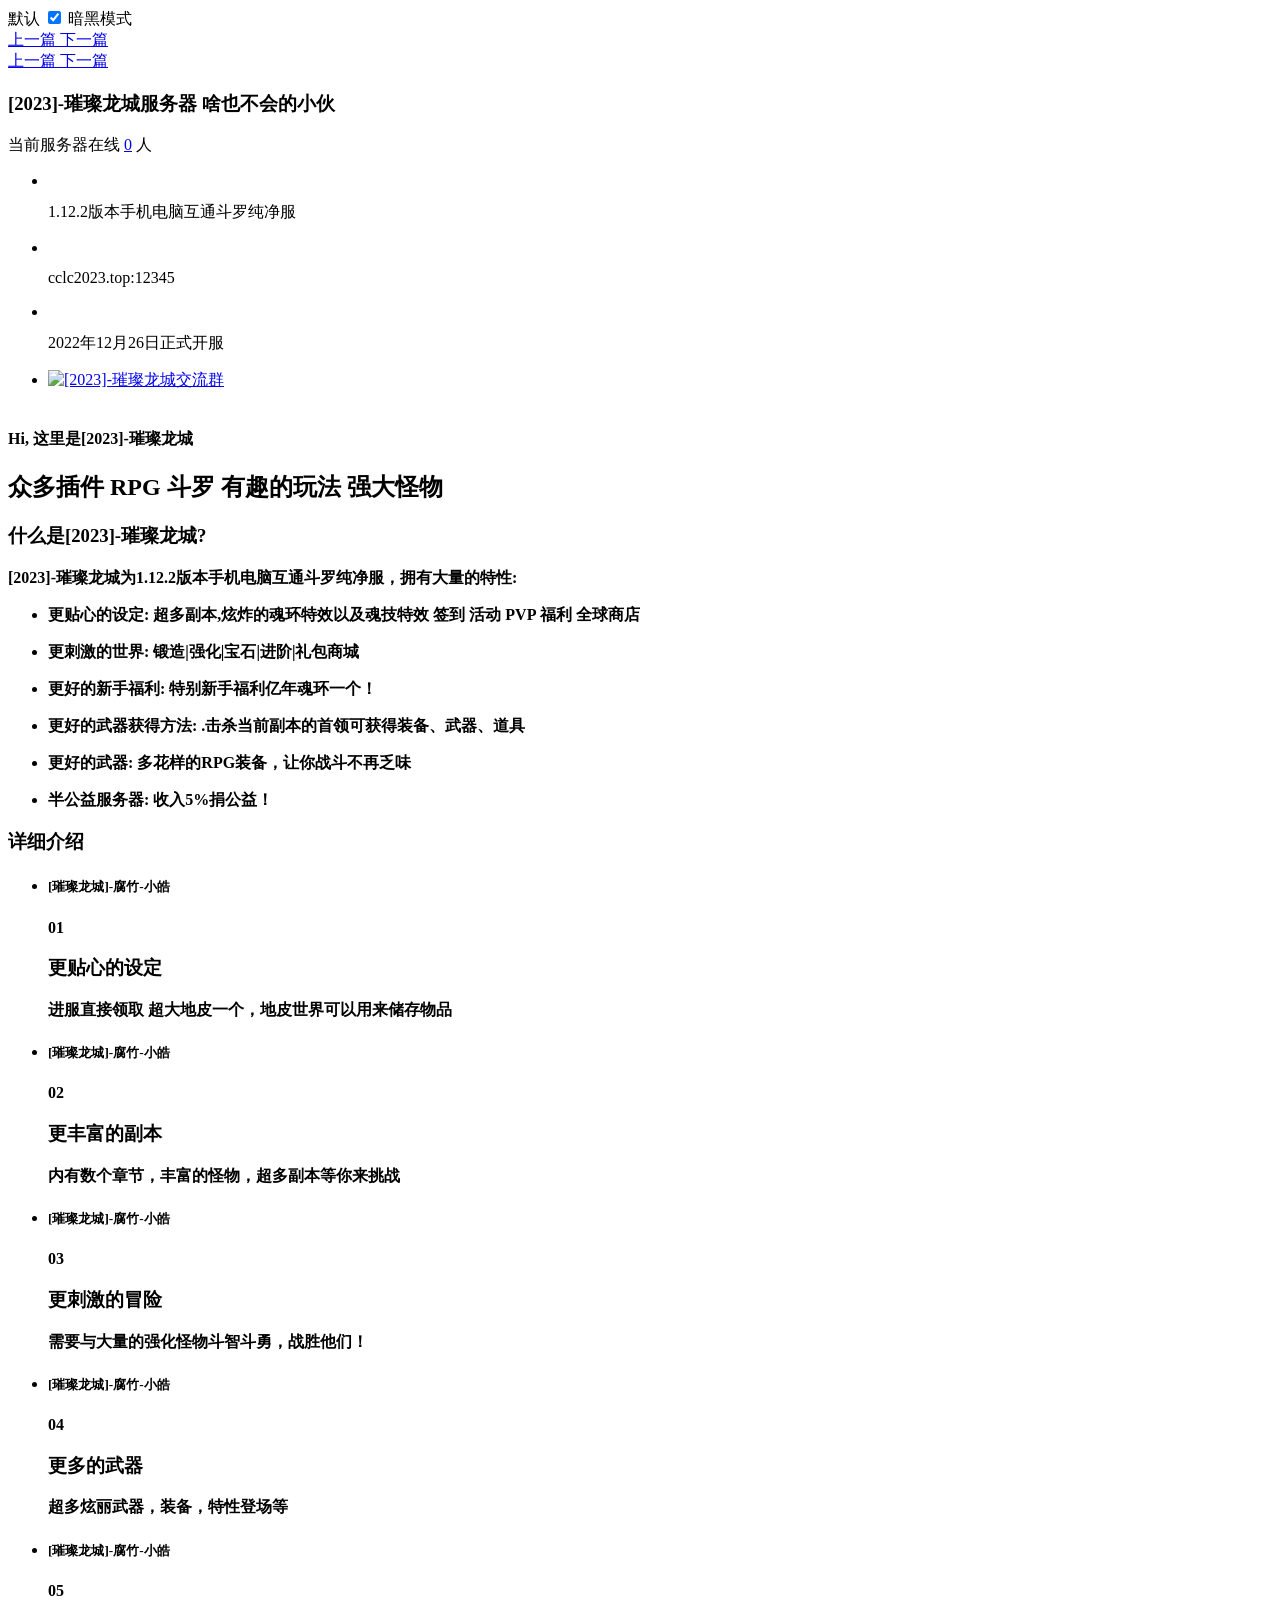
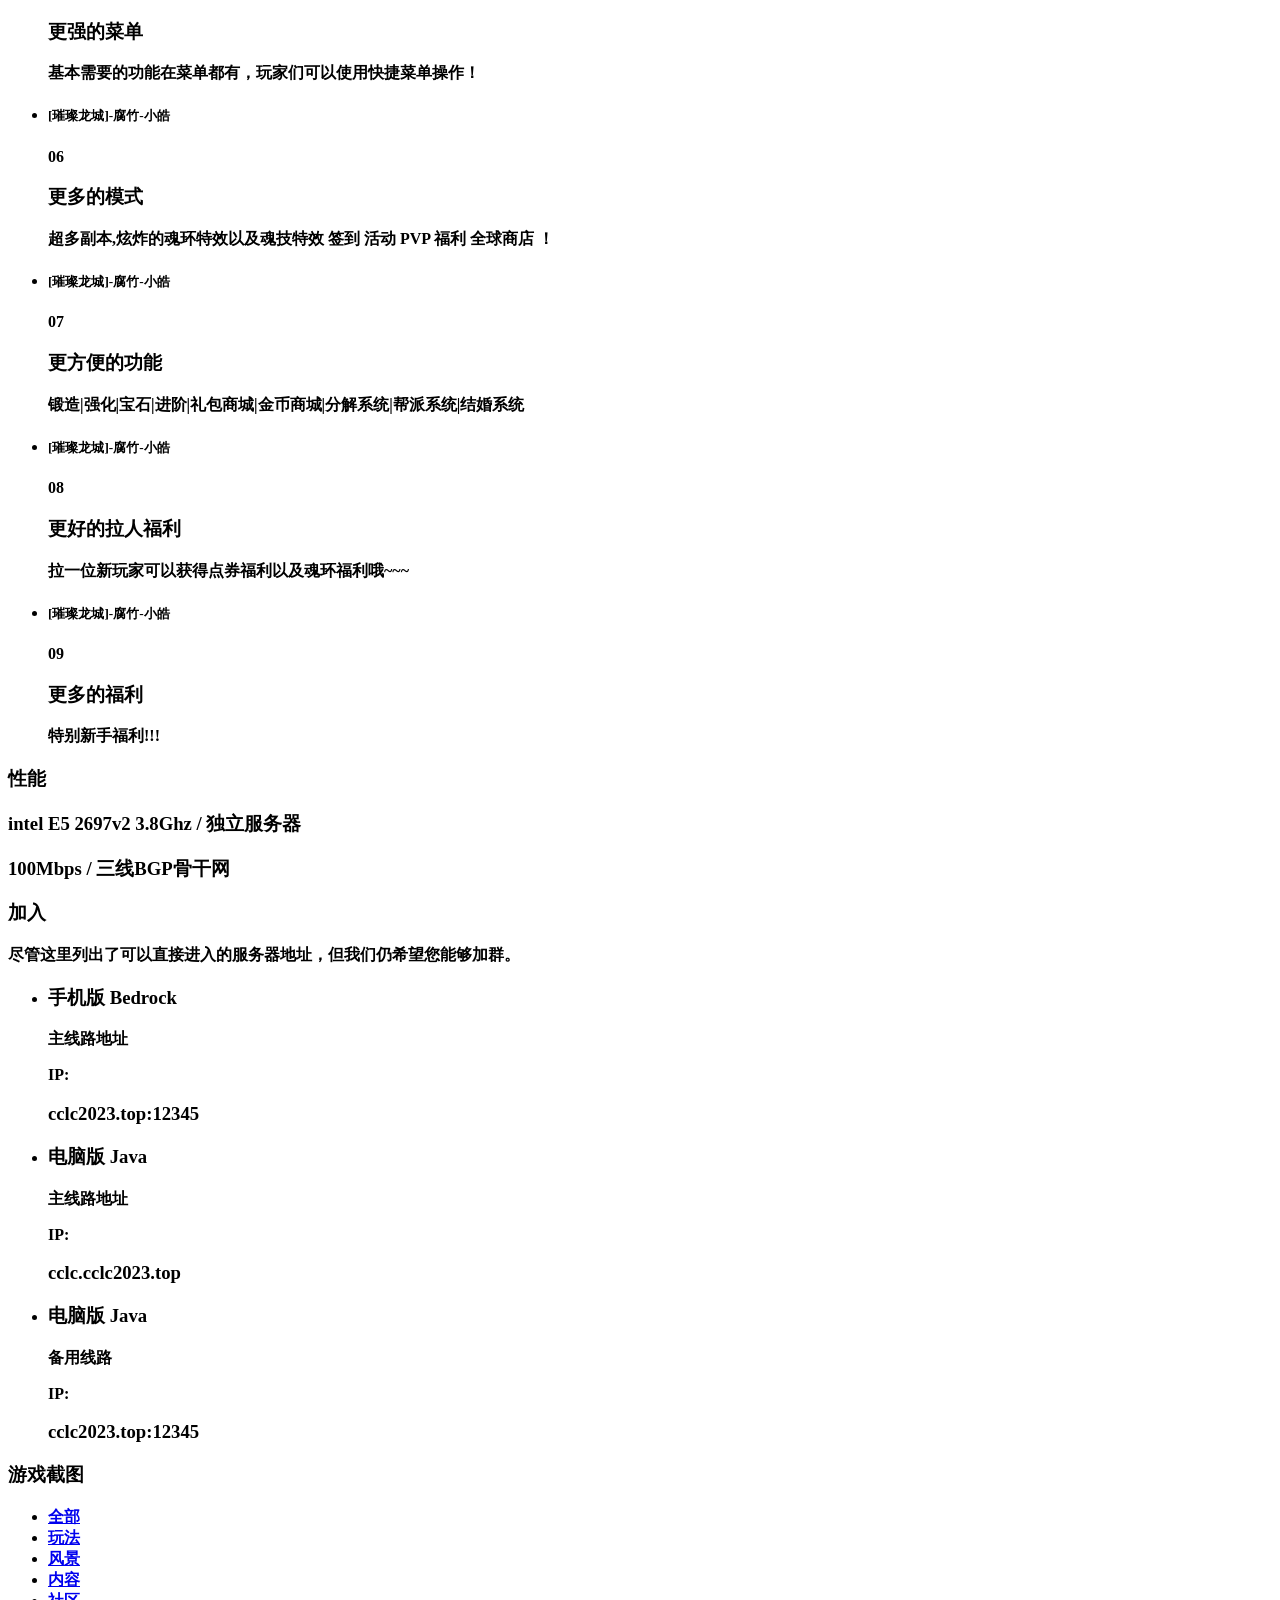
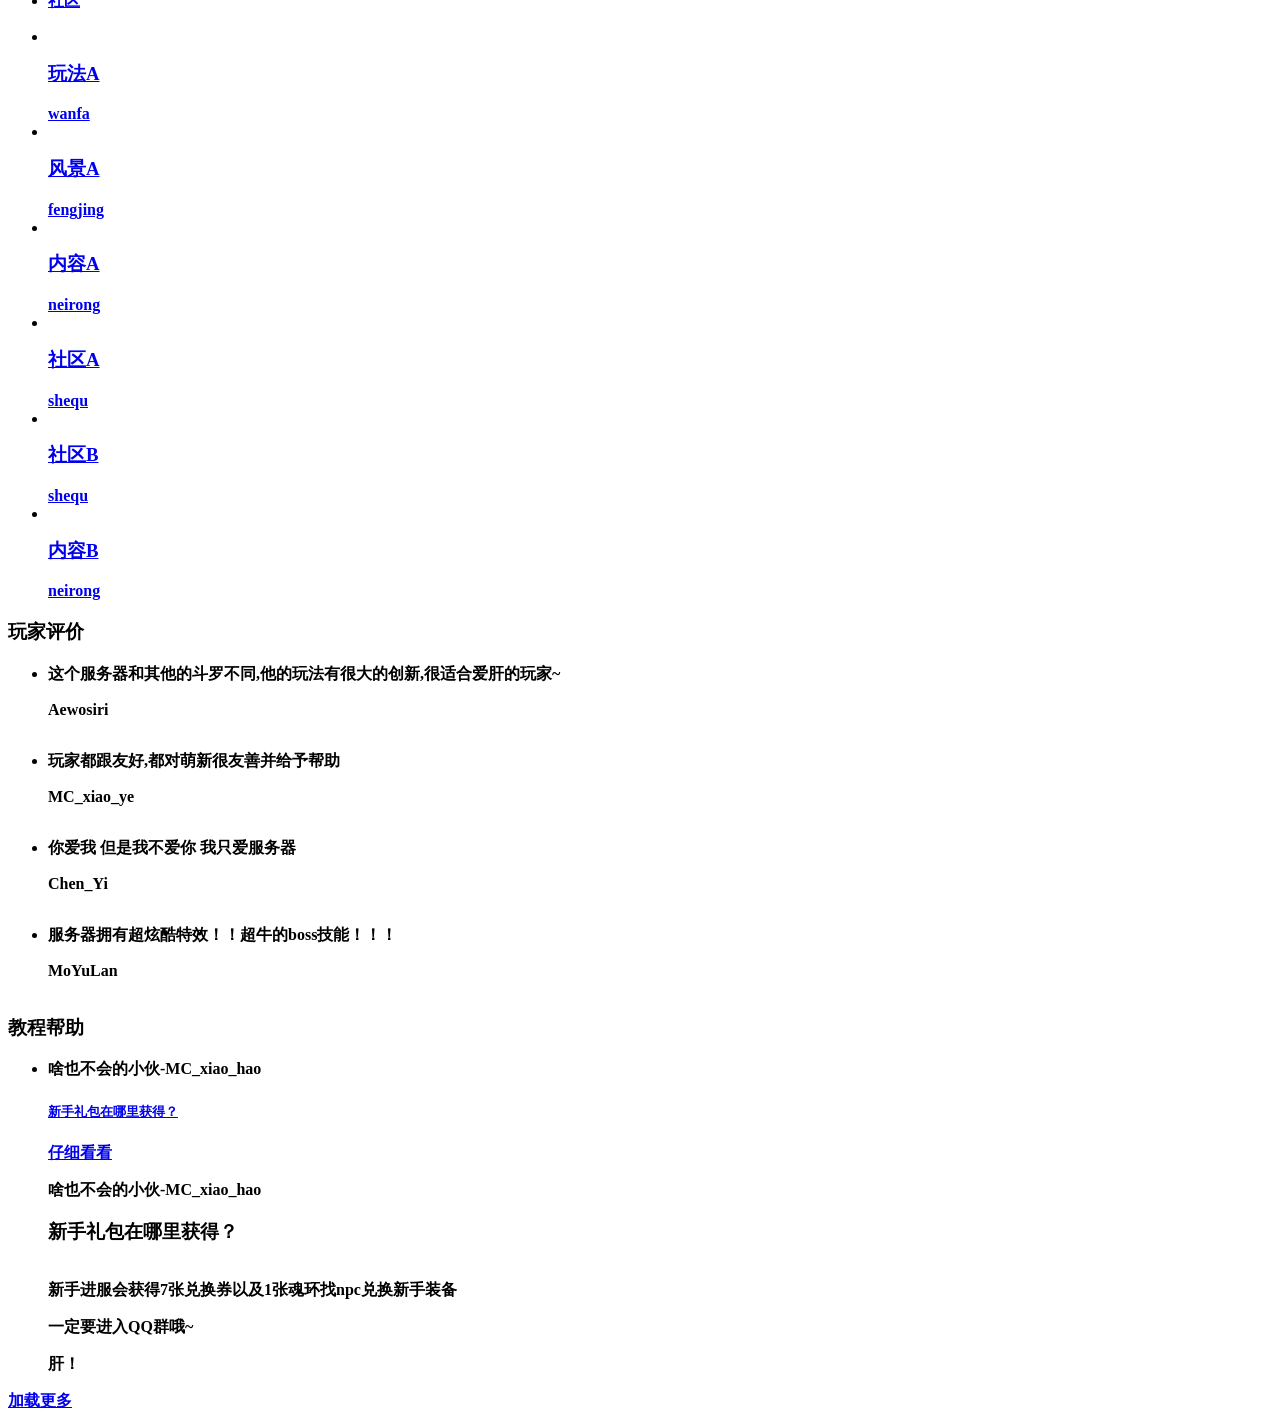
==== commit 6122df99: "Add files via upload" ====
--- a/index.html
+++ b/index.html
@@ -83,7 +83,7 @@
 					<div class="avatar">
 						<img src="img/header/1.jpg" alt="">
 					</div>
-					<h3><span>[2023]-璀璨龙城服务器</span> 摆烂的小皓</h3>
+					<h3><span>[2023]-璀璨龙城服务器</span> 啥也不会的小伙</h3>
 					<p class="quote">当前服务器在线 <a href="#contact" class="anchor"><span data-playercounter-ip="cclc2023.top:12345">0</span></a> 人</p>
 					<ul class="contact_info">
 						<li>
@@ -582,4 +582,4 @@
 <script src="js/mc-player-counter.min.js"></script>
 <script type="text/javascript" src="js/init.js?ver=4"></script>
 </body>
-</html>
+</html>
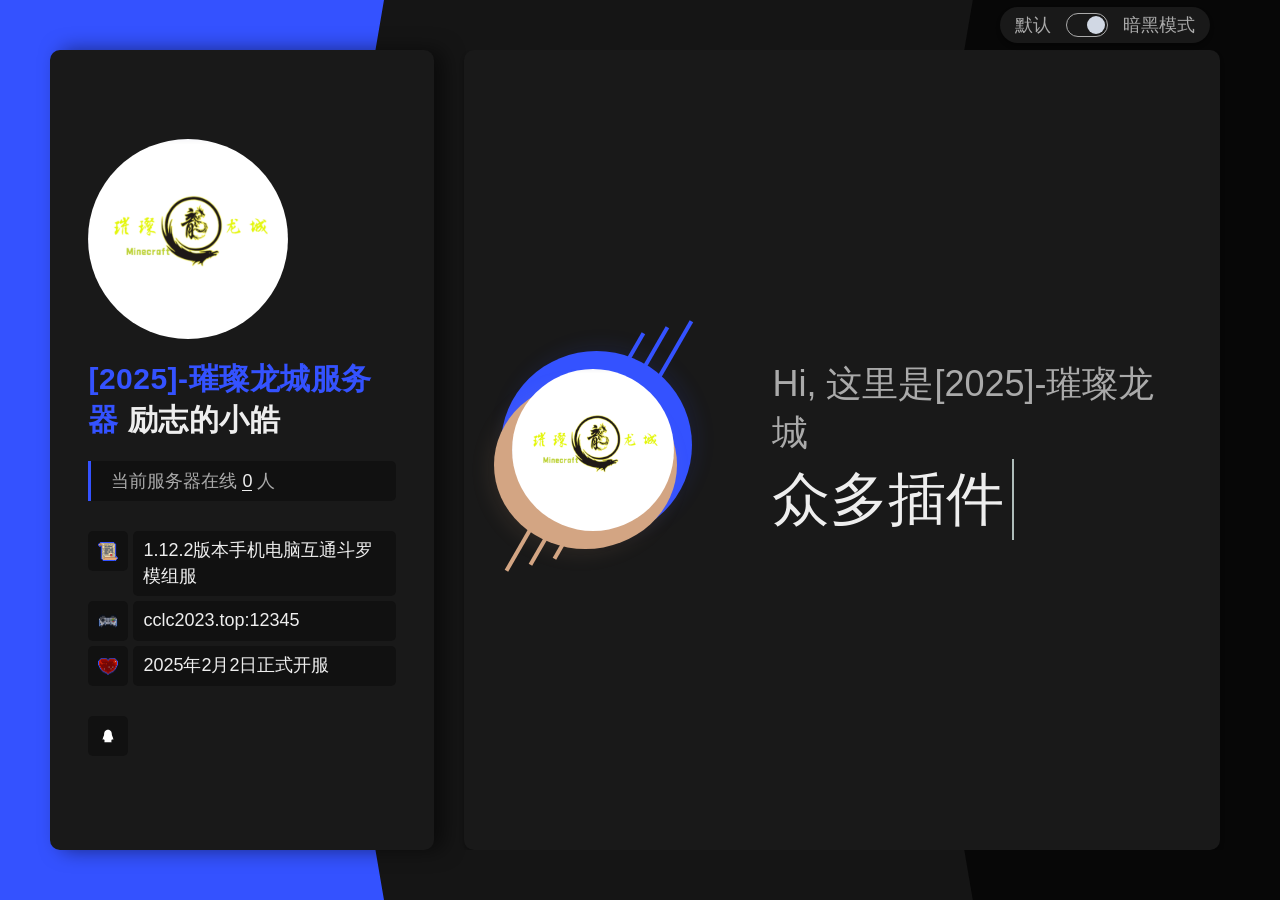
==== commit 5e74b092: "Add files via upload" ====
--- a/index.html
+++ b/index.html
@@ -1,10 +1,10 @@
 <html lang="zhcn">
 <head>
 <meta http-equiv="Content-Type" content="text/html; charset=utf-8" />
-<meta name="description" content="[2023]-璀璨龙城-官方网站">
+<meta name="description" content="[2025]-璀璨龙城-官方网站">
 <meta name="author" content="mcmcxyz">
 <meta name="viewport" content="width=device-width, initial-scale=1, maximum-scale=1">
-<title>[2023]-璀璨龙城 - 服务器官网 - 小皓-MC_xiao_hao</title>
+<title>[2025]-璀璨龙城 - 服务器官网 - 小皓-MC_xiao_hao</title>
 <link type="text/css" rel="stylesheet" href="css/base.css?ver=4" />
 <link type="text/css" rel="stylesheet" href="css/magnific.css?ver=4" />
 <link type="text/css" rel="stylesheet" href="css/animated-headlines.css?ver=4" />
@@ -83,12 +83,12 @@
 					<div class="avatar">
 						<img src="img/header/1.jpg" alt="">
 					</div>
-					<h3><span>[2023]-璀璨龙城服务器</span> 啥也不会的小伙</h3>
-					<p class="quote">当前服务器在线 <a href="#contact" class="anchor"><span data-playercounter-ip="cclc2023.top:12345">0</span></a> 人</p>
+					<h3><span>[2025]-璀璨龙城服务器</span> 励志的小皓</h3>
+					<p class="quote">当前服务器在线 <a href="#contact" class="anchor"><span data-playercounter-ip="cclc.asia">0</span></a> 人</p>
 					<ul class="contact_info">
 						<li>
 							<span class="icon"><img src="svg/location.svg" alt="" class="fn__svg"></span>
-							<p>1.12.2版本手机电脑互通斗罗纯净服</p>
+							<p>1.12.2版本手机电脑互通斗罗模组服</p>
 						</li>
 						<li>
 							<span class="icon"><img src="svg/call.svg" alt="" class="fn__svg"></span>
@@ -96,13 +96,13 @@
 						</li>
 						<li>
 							<span class="icon"><img src="svg/message.svg" alt="" class="fn__svg"></span>
-							<p>2022年12月26日正式开服</p>
+							<p>2025年2月2日正式开服</p>
 						</li>
 					</ul>
 					<ul class="social">
 						<li>
 							<a href="https://qm.qq.com/cgi-bin/qm/qr?k=iICWIHBPH3GKzwFPm5cVJUgGP30EyHhi&jump_from=webapi&authKey=zh45i7Cm8MnkQjSb3lzUnhG7rZaNsfnLikpSZ8fGIo4I1y0oJJEjGjfNjoTa0gCG" target="_blank" title="加入QQ群">
-								<img class="fn__svg" src="svg/twitter.svg" alt="[2023]-璀璨龙城交流群" />
+								<img class="fn__svg" src="svg/twitter.svg" alt="[2025]-璀璨龙城交流群" />
 
 							</a>
 						</li>
@@ -131,7 +131,7 @@
 						</div>
 						<div class="right_hero_header">
 							<div class="my_self">
-								<h4>Hi, 这里是[2023]-璀璨龙城</h4>
+								<h4>Hi, 这里是[2025]-璀璨龙城</h4>
 								<h2>
 									<span class="cd-headline clip">
 										<span class="cd-words-wrapper">
@@ -149,9 +149,9 @@
 				</section>
 				<section id="cv_biography">
 					<div class="section_title">
-						<h3>什么是[2023]-璀璨龙城?</h3>
-					</div>
-					<p>[2023]-璀璨龙城为1.12.2版本手机电脑互通斗罗纯净服，拥有大量的特性:</p>
+						<h3>什么是[2025]-璀璨龙城?</h3>
+					</div>
+					<p>[2025]-璀璨龙城为1.12.2版本手机电脑互通斗罗模组服，拥有大量的特性:</p>
 					<div class="fn_cs_info_items">
 						<ul>
 							<li><p>更贴心的设定: <span>超多副本,炫炸的魂环特效以及魂技特效 签到 活动 PVP 福利 全球商店 </span></p></li>
@@ -269,7 +269,7 @@
 					<div class="fn_cs_progress_bar">
 						<div class="progress_item" data-value="90">
 							<div class="item_in">
-								<h3 class="progress_title">intel E5 2697v2 3.8Ghz / 独立服务器</h3>
+								<h3 class="progress_title">intel i7-14700K  5.6 GHz / 独立服务器</h3>
 								<span class="progress_percent"></span>
 								<div class="progress_bg"></div>
 							</div>
@@ -299,7 +299,7 @@
 									</div>
 									<div class="item_right">
 										<p>IP:</p>
-										<h3>cclc2023.top:12345</h3>
+										<h3>cclc.asia</h3>
 									</div>
 								</div>
 							</li>
@@ -311,7 +311,7 @@
 									</div>
 									<div class="item_right">
 										<p>IP:</p>
-										<h3>cclc.cclc2023.top</h3>
+										<h3>cclc.asia</h3>
 									</div>
 								</div>
 							</li>
@@ -323,7 +323,7 @@
 									</div>
 									<div class="item_right">
 										<p>IP:</p>
-										<h3>cclc2023.top:12345</h3>
+										<h3>xiaohao520.asia</h3>
 									</div>
 								</div>
 							</li>
@@ -349,7 +349,7 @@
 								<li class="wanfa grid-item">
 									<div class="inner">
 										<div class="entry">
-											<a class="shequ-wanfa" href="https://啥也不会的小伙">
+											<a class="shequ-wanfa" href="https://励志的小皓">
 												<img src="img/thumb/42-56.jpg" alt="" />
 												<div class="main" data-bg-img="img/portfolio/1.jpg"></div>
 												<div class="mobile_title">
@@ -363,7 +363,7 @@
 								<li class="fengjing grid-item">
 									<div class="inner">
 										<div class="entry">
-											<a class="shequ-fengjing" href="https://啥也不会的小伙">
+											<a class="shequ-fengjing" href="https://励志的小皓">
 												<img src="img/thumb/42-34.jpg" alt="" />
 												<div class="main" data-bg-img="img/portfolio/2.jpg"></div>
 												<div class="mobile_title">
@@ -377,7 +377,7 @@
 								<li class="neirong grid-item">
 									<div class="inner">
 										<div class="entry">
-											<a class="neironge_link mfp-iframe audio" href="https://啥也不会的小伙">
+											<a class="neironge_link mfp-iframe audio" href="https://励志的小皓">
 												<img src="img/thumb/42-56.jpg" alt="" />
 												<div class="main" data-bg-img="img/portfolio/3.jpg"></div>
 												<div class="mobile_title">
@@ -537,11 +537,11 @@
 							<li>
 								<div class="item modal_item" data-index="1">
 									<div class="item_left">
-										<p>啥也不会的小伙-MC_xiao_hao</p>
+										<p>励志的小皓-MC_xiao_hao</p>
 										<h5><a href="#">新手礼包在哪里获得？</a></h5>
 										<a href="#" class="read_more">仔细看看</a>
 										<div class="fn__hidden">
-											<p class="fn__cat">啥也不会的小伙-MC_xiao_hao</p>
+											<p class="fn__cat">励志的小皓-MC_xiao_hao</p>
 											<h3 class="fn__title">新手礼包在哪里获得？</h3>
 											<div class="img_holder">
 												<img src="img/thumb/square.jpg" alt="">
--- a/css/base.css
+++ b/css/base.css
@@ -0,0 +1,256 @@
+/*
+This file is made by Frenify
+This css file includes all base styles and template's main color (in this tempalte main color is pink(#f00a77)). 
+Template's main color styles located at the bottom of this file.
+*/
+html,body,div,span,applet,object,iframe,h1,h2,h3,h4,h5,h6,p,blockquote,pre,a,abbr,acronym,address,big,cite,code,del,dfn,em,font,ins,kbd,q,s,samp,small,strike,strong,sub,sup,tt,var,b,u,i,center,dl,dt,dd,ol,ul,li,fieldset,form,label,legend,table,caption,tbody,tfoot,thead,tr,th,td
+	{
+	background: transparent;
+	border: 0;
+	margin: 0;
+	padding: 0;
+	vertical-align: baseline;
+	outline: none;
+}
+
+article, aside, details, figcaption, figure, footer, header, hgroup, nav, section {
+    display: block;
+}
+
+blockquote {
+	quotes: none;
+}
+
+blockquote:before,blockquote:after {
+	content: '';
+	content: none;
+}
+ul, ol{
+	margin:30px;
+	list-style-type: none;
+}
+ul li, ol li{
+	margin-bottom:5px;
+}
+img{
+	vertical-align:middle;
+	max-width:100%;
+}
+iframe{
+	max-width:100%;
+}
+del {
+	text-decoration: line-through;
+}
+a, i{
+	-webkit-transition: all .3s ease;
+	   -moz-transition: all .3s ease;
+	    -ms-transition: all .3s ease;
+	     -o-transition: all .3s ease;
+	        transition: all .3s ease;
+	border:none;
+}
+a:hover{text-decoration:none;}
+
+h1, h2, h3, h4, h5, h6{
+	font-weight:700;
+	color:#0b0a0c;
+	margin-bottom:20px;
+}
+h1 { font-size: 45px; }
+h2 { font-size: 36px; }
+h3 { font-size: 30px; }
+h4 { font-size: 24px; }
+h5 { font-size: 20px; }
+h6 { font-size: 16px; }
+
+table{
+	width:100%;
+	max-width:100%;
+	text-align:left;
+	border-collapse: collapse;
+	border-spacing: 0px;
+	margin-bottom:15px;
+	color:#999;
+	border:1px solid #eee;
+}
+table tr{
+	border:1px solid #eee;
+}
+table th{
+	vertical-align:top;
+	color:#333;
+	background:none;
+	font-size:16px;
+	font-weight:normal;
+	padding:15px 10px;
+	border:1px solid #eee;
+}
+table td{
+	vertical-align:top;
+	padding:10px;
+	border:1px solid #eee;
+}
+
+code, pre {
+	padding: 10px;
+	padding-bottom: 0;
+	border-left: 3px solid #6FBF71;
+	border-bottom: 1px solid transparent;
+	background: #f7f7f7;
+	overflow-x:scroll;
+}
+
+pre{
+	display: block;	
+	word-break: break-all;
+	word-wrap: break-word;
+}
+pre code { white-space: pre-wrap; }
+
+p{
+	letter-spacing:1px;
+}
+
+
+.space10{width:100%; float:left; clear:both; margin-bottom:10px;}
+.space20{width:100%; float:left; clear:both; margin-bottom:20px;}
+.space30{width:100%; float:left; clear:both; margin-bottom:30px;}
+.space40{width:100%; float:left; clear:both; margin-bottom:40px;}
+.space50{width:100%; float:left; clear:both; margin-bottom:50px;}
+.space60{width:100%; float:left; clear:both; margin-bottom:60px;}
+.space70{width:100%; float:left; clear:both; margin-bottom:70px;}
+.space80{width:100%; float:left; clear:both; margin-bottom:80px;}
+.space90{width:100%; float:left; clear:both; margin-bottom:90px;}
+.space100{width:100%; float:left; clear:both; margin-bottom:100px;}
+.space200{width:100%; float:left; clear:both; margin-bottom:200px;}
+.space300{width:100%; float:left; clear:both; margin-bottom:300px;}
+.space400{width:100%; float:left; clear:both; margin-bottom:400px;}
+.space500{width:100%; float:left; clear:both; margin-bottom:500px;}
+.space1000{width:100%; float:left; clear:both; margin-bottom:1000px;}
+
+
+/*------------------------------------------------------------------*/ 
+/*	x) FORM ELEMENTS
+/*------------------------------------------------------------------*/
+textarea{
+	border-radius:0;
+	font-size:13px;
+	color:#333;
+	resize:vertical;
+	font-family:'Raleway', Arial, Helvetica, sans-serif;
+	
+	-webkit-box-sizing: border-box; /* Safari/Chrome, other WebKit */
+	-moz-box-sizing: border-box;    /* Firefox, other Gecko */
+	-ms-box-sizing: border-box;     /* IE 10 + */
+	box-sizing: border-box;         /* Opera/IE 8+ */
+	
+	line-height:1.4;
+	padding:10px!important;
+	width:100%;
+	border:1px solid #eee;
+	
+	-webkit-transition: all .3s ease;
+	   -moz-transition: all .3s ease;
+	    -ms-transition: all .3s ease;
+	     -o-transition: all .3s ease;
+	        transition: all .3s ease;
+}
+input[type="text"],
+input[type="password"],
+input[type="datetime"],
+input[type="datetime-local"],
+input[type="date"],
+input[type="month"],
+input[type="time"],
+input[type="week"],
+input[type="number"],
+input[type="email"],
+input[type="url"],
+input[type="search"],
+input[type="tel"],
+input[type="color"],
+.uneditable-input {
+	border-radius:0;
+	font-size:13px;
+	min-width:220px;
+	color:#333;
+	letter-spacing:0.5px;
+	
+	-webkit-box-sizing: border-box; /* Safari/Chrome, other WebKit */
+	-moz-box-sizing: border-box;    /* Firefox, other Gecko */
+	-ms-box-sizing: border-box;     /* IE 10 + */
+	box-sizing: border-box;         /* Opera/IE 8+ */
+	
+	font-family:'Raleway', Arial, Helvetica, sans-serif;
+	
+	line-height:1.6;
+	padding:10px!important;
+	height:44px;
+	vertical-align:middle;
+	border:1px solid #eee;
+	
+	-webkit-transition: all .3s ease;
+	   -moz-transition: all .3s ease;
+	    -ms-transition: all .3s ease;
+	     -o-transition: all .3s ease;
+	        transition: all .3s ease;
+	
+}
+
+textarea:focus,
+input[type="text"]:focus,
+input[type="password"]:focus,
+input[type="datetime"]:focus,
+input[type="datetime-local"]:focus,
+input[type="date"]:focus,
+input[type="month"]:focus,
+input[type="time"]:focus,
+input[type="week"]:focus,
+input[type="number"]:focus,
+input[type="email"]:focus,
+input[type="url"]:focus,
+input[type="search"]:focus,
+input[type="tel"]:focus,
+input[type="color"]:focus,
+.uneditable-input:focus {
+	border-color:#ccc;
+	background:#eee;
+}
+
+
+input[type="submit"]{
+	padding: 13px 15px;
+	height: 40px;
+	line-height: 1;
+	text-transform: uppercase;
+	font-size: 13px;
+	font-weight: 600;
+	text-decoration: none;
+	letter-spacing: 0.5px;
+	border:none;
+	cursor:pointer;
+	color: #FFF;
+	background:#777;
+	
+	-webkit-transition: all .3s ease;
+	   -moz-transition: all .3s ease;
+	    -ms-transition: all .3s ease;
+	     -o-transition: all .3s ease;
+	        transition: all .3s ease;
+}
+input[type="submit"]:hover{
+	background:#444;
+}
+select{
+	padding:8px;
+	border:2px solid #eee;
+}
+input[type="button"]{
+	cursor:pointer;
+	-webkit-transition: all .3s ease;
+	   -moz-transition: all .3s ease;
+	    -ms-transition: all .3s ease;
+	     -o-transition: all .3s ease;
+	        transition: all .3s ease;
+}
--- a/css/animated-headlines.css
+++ b/css/animated-headlines.css
@@ -0,0 +1 @@
+.cd-title{position:relative;height:160px;line-height:230px;text-align:center}.cd-title h1{font-size:2.4rem;font-weight:700}@media only screen and (min-width:768px){.cd-title{line-height:250px}}@media only screen and (min-width:1170px){.cd-title{height:200px;line-height:300px}.cd-title h1{font-size:3rem}}.cd-intro{width:90%;max-width:768px;text-align:center}.cd-intro{margin:4em auto}@media only screen and (min-width:768px){.cd-intro{margin:5em auto}}@media only screen and (min-width:1170px){.cd-intro{margin:6em auto}}.cd-words-wrapper{display:inline-block;position:relative;text-align:left}.cd-words-wrapper b{display:inline-block;position:absolute;white-space:nowrap;left:0;top:0}.cd-words-wrapper b.is-visible{position:relative}.no-js .cd-words-wrapper b{opacity:0}.no-js .cd-words-wrapper b.is-visible{opacity:1}.cd-headline.rotate-1 .cd-words-wrapper{-webkit-perspective:300px;-moz-perspective:300px;perspective:300px}.cd-headline.rotate-1 b{opacity:0;-webkit-transform-origin:50% 100%;-moz-transform-origin:50% 100%;-ms-transform-origin:50% 100%;-o-transform-origin:50% 100%;transform-origin:50% 100%;-webkit-transform:rotateX(180deg);-moz-transform:rotateX(180deg);-ms-transform:rotateX(180deg);-o-transform:rotateX(180deg);transform:rotateX(180deg)}.cd-headline.rotate-1 b.is-visible{opacity:1;-webkit-transform:rotateX(0);-moz-transform:rotateX(0);-ms-transform:rotateX(0);-o-transform:rotateX(0);transform:rotateX(0);-webkit-animation:cd-rotate-1-in 1.2s;-moz-animation:cd-rotate-1-in 1.2s;animation:cd-rotate-1-in 1.2s}.cd-headline.rotate-1 b.is-hidden{-webkit-transform:rotateX(180deg);-moz-transform:rotateX(180deg);-ms-transform:rotateX(180deg);-o-transform:rotateX(180deg);transform:rotateX(180deg);-webkit-animation:cd-rotate-1-out 1.2s;-moz-animation:cd-rotate-1-out 1.2s;animation:cd-rotate-1-out 1.2s}@-webkit-keyframes cd-rotate-1-in{0%{-webkit-transform:rotateX(180deg);opacity:0}35%{-webkit-transform:rotateX(120deg);opacity:0}65%{opacity:0}100%{-webkit-transform:rotateX(360deg);opacity:1}}@-moz-keyframes cd-rotate-1-in{0%{-moz-transform:rotateX(180deg);opacity:0}35%{-moz-transform:rotateX(120deg);opacity:0}65%{opacity:0}100%{-moz-transform:rotateX(360deg);opacity:1}}@keyframes cd-rotate-1-in{0%{-webkit-transform:rotateX(180deg);-moz-transform:rotateX(180deg);-ms-transform:rotateX(180deg);-o-transform:rotateX(180deg);transform:rotateX(180deg);opacity:0}35%{-webkit-transform:rotateX(120deg);-moz-transform:rotateX(120deg);-ms-transform:rotateX(120deg);-o-transform:rotateX(120deg);transform:rotateX(120deg);opacity:0}65%{opacity:0}100%{-webkit-transform:rotateX(360deg);-moz-transform:rotateX(360deg);-ms-transform:rotateX(360deg);-o-transform:rotateX(360deg);transform:rotateX(360deg);opacity:1}}@-webkit-keyframes cd-rotate-1-out{0%{-webkit-transform:rotateX(0);opacity:1}35%{-webkit-transform:rotateX(-40deg);opacity:1}65%{opacity:0}100%{-webkit-transform:rotateX(180deg);opacity:0}}@-moz-keyframes cd-rotate-1-out{0%{-moz-transform:rotateX(0);opacity:1}35%{-moz-transform:rotateX(-40deg);opacity:1}65%{opacity:0}100%{-moz-transform:rotateX(180deg);opacity:0}}@keyframes cd-rotate-1-out{0%{-webkit-transform:rotateX(0);-moz-transform:rotateX(0);-ms-transform:rotateX(0);-o-transform:rotateX(0);transform:rotateX(0);opacity:1}35%{-webkit-transform:rotateX(-40deg);-moz-transform:rotateX(-40deg);-ms-transform:rotateX(-40deg);-o-transform:rotateX(-40deg);transform:rotateX(-40deg);opacity:1}65%{opacity:0}100%{-webkit-transform:rotateX(180deg);-moz-transform:rotateX(180deg);-ms-transform:rotateX(180deg);-o-transform:rotateX(180deg);transform:rotateX(180deg);opacity:0}}.cd-headline.type .cd-words-wrapper{vertical-align:top;overflow:hidden}.cd-headline.type .cd-words-wrapper::after{content:'';position:absolute;right:0;top:50%;bottom:auto;-webkit-transform:translateY(-50%);-moz-transform:translateY(-50%);-ms-transform:translateY(-50%);-o-transform:translateY(-50%);transform:translateY(-50%);height:90%;width:1px;background-color:#aebcb9}.cd-headline.type .cd-words-wrapper.waiting::after{-webkit-animation:cd-pulse 1s infinite;-moz-animation:cd-pulse 1s infinite;animation:cd-pulse 1s infinite}.cd-headline.type .cd-words-wrapper.selected{background-color:#aebcb9}.cd-headline.type .cd-words-wrapper.selected::after{visibility:hidden}.cd-headline.type .cd-words-wrapper.selected b{color:#0d0d0d}.cd-headline.type b{visibility:hidden}.cd-headline.type b.is-visible{visibility:visible}.cd-headline.type i{position:absolute;visibility:hidden}.cd-headline.type i.in{position:relative;visibility:visible}@-webkit-keyframes cd-pulse{0%{-webkit-transform:translateY(-50%) scale(1);opacity:1}40%{-webkit-transform:translateY(-50%) scale(.9);opacity:0}100%{-webkit-transform:translateY(-50%) scale(0);opacity:0}}@-moz-keyframes cd-pulse{0%{-moz-transform:translateY(-50%) scale(1);opacity:1}40%{-moz-transform:translateY(-50%) scale(.9);opacity:0}100%{-moz-transform:translateY(-50%) scale(0);opacity:0}}@keyframes cd-pulse{0%{-webkit-transform:translateY(-50%) scale(1);-moz-transform:translateY(-50%) scale(1);-ms-transform:translateY(-50%) scale(1);-o-transform:translateY(-50%) scale(1);transform:translateY(-50%) scale(1);opacity:1}40%{-webkit-transform:translateY(-50%) scale(.9);-moz-transform:translateY(-50%) scale(.9);-ms-transform:translateY(-50%) scale(.9);-o-transform:translateY(-50%) scale(.9);transform:translateY(-50%) scale(.9);opacity:0}100%{-webkit-transform:translateY(-50%) scale(0);-moz-transform:translateY(-50%) scale(0);-ms-transform:translateY(-50%) scale(0);-o-transform:translateY(-50%) scale(0);transform:translateY(-50%) scale(0);opacity:0}}.cd-headline.rotate-2 .cd-words-wrapper{-webkit-perspective:300px;-moz-perspective:300px;perspective:300px}.cd-headline.rotate-2 em,.cd-headline.rotate-2 i{display:inline-block;-webkit-backface-visibility:hidden;backface-visibility:hidden}.cd-headline.rotate-2 b{opacity:0}.cd-headline.rotate-2 i{-webkit-transform-style:preserve-3d;-moz-transform-style:preserve-3d;-ms-transform-style:preserve-3d;-o-transform-style:preserve-3d;transform-style:preserve-3d;-webkit-transform:translateZ(-20px) rotateX(90deg);-moz-transform:translateZ(-20px) rotateX(90deg);-ms-transform:translateZ(-20px) rotateX(90deg);-o-transform:translateZ(-20px) rotateX(90deg);transform:translateZ(-20px) rotateX(90deg);opacity:0}.is-visible .cd-headline.rotate-2 i{opacity:1}.cd-headline.rotate-2 i.in{-webkit-animation:cd-rotate-2-in .4s forwards;-moz-animation:cd-rotate-2-in .4s forwards;animation:cd-rotate-2-in .4s forwards}.cd-headline.rotate-2 i.out{-webkit-animation:cd-rotate-2-out .4s forwards;-moz-animation:cd-rotate-2-out .4s forwards;animation:cd-rotate-2-out .4s forwards}.cd-headline.rotate-2 em{-webkit-transform:translateZ(20px);-moz-transform:translateZ(20px);-ms-transform:translateZ(20px);-o-transform:translateZ(20px);transform:translateZ(20px)}.no-csstransitions .cd-headline.rotate-2 i{-webkit-transform:rotateX(0);-moz-transform:rotateX(0);-ms-transform:rotateX(0);-o-transform:rotateX(0);transform:rotateX(0);opacity:0}.no-csstransitions .cd-headline.rotate-2 i em{-webkit-transform:scale(1);-moz-transform:scale(1);-ms-transform:scale(1);-o-transform:scale(1);transform:scale(1)}.no-csstransitions .cd-headline.rotate-2 .is-visible i{opacity:1}@-webkit-keyframes cd-rotate-2-in{0%{opacity:0;-webkit-transform:translateZ(-20px) rotateX(90deg)}60%{opacity:1;-webkit-transform:translateZ(-20px) rotateX(-10deg)}100%{opacity:1;-webkit-transform:translateZ(-20px) rotateX(0)}}@-moz-keyframes cd-rotate-2-in{0%{opacity:0;-moz-transform:translateZ(-20px) rotateX(90deg)}60%{opacity:1;-moz-transform:translateZ(-20px) rotateX(-10deg)}100%{opacity:1;-moz-transform:translateZ(-20px) rotateX(0)}}@keyframes cd-rotate-2-in{0%{opacity:0;-webkit-transform:translateZ(-20px) rotateX(90deg);-moz-transform:translateZ(-20px) rotateX(90deg);-ms-transform:translateZ(-20px) rotateX(90deg);-o-transform:translateZ(-20px) rotateX(90deg);transform:translateZ(-20px) rotateX(90deg)}60%{opacity:1;-webkit-transform:translateZ(-20px) rotateX(-10deg);-moz-transform:translateZ(-20px) rotateX(-10deg);-ms-transform:translateZ(-20px) rotateX(-10deg);-o-transform:translateZ(-20px) rotateX(-10deg);transform:translateZ(-20px) rotateX(-10deg)}100%{opacity:1;-webkit-transform:translateZ(-20px) rotateX(0);-moz-transform:translateZ(-20px) rotateX(0);-ms-transform:translateZ(-20px) rotateX(0);-o-transform:translateZ(-20px) rotateX(0);transform:translateZ(-20px) rotateX(0)}}@-webkit-keyframes cd-rotate-2-out{0%{opacity:1;-webkit-transform:translateZ(-20px) rotateX(0)}60%{opacity:0;-webkit-transform:translateZ(-20px) rotateX(-100deg)}100%{opacity:0;-webkit-transform:translateZ(-20px) rotateX(-90deg)}}@-moz-keyframes cd-rotate-2-out{0%{opacity:1;-moz-transform:translateZ(-20px) rotateX(0)}60%{opacity:0;-moz-transform:translateZ(-20px) rotateX(-100deg)}100%{opacity:0;-moz-transform:translateZ(-20px) rotateX(-90deg)}}@keyframes cd-rotate-2-out{0%{opacity:1;-webkit-transform:translateZ(-20px) rotateX(0);-moz-transform:translateZ(-20px) rotateX(0);-ms-transform:translateZ(-20px) rotateX(0);-o-transform:translateZ(-20px) rotateX(0);transform:translateZ(-20px) rotateX(0)}60%{opacity:0;-webkit-transform:translateZ(-20px) rotateX(-100deg);-moz-transform:translateZ(-20px) rotateX(-100deg);-ms-transform:translateZ(-20px) rotateX(-100deg);-o-transform:translateZ(-20px) rotateX(-100deg);transform:translateZ(-20px) rotateX(-100deg)}100%{opacity:0;-webkit-transform:translateZ(-20px) rotateX(-90deg);-moz-transform:translateZ(-20px) rotateX(-90deg);-ms-transform:translateZ(-20px) rotateX(-90deg);-o-transform:translateZ(-20px) rotateX(-90deg);transform:translateZ(-20px) rotateX(-90deg)}}.cd-headline.loading-bar span{display:inline-block;padding:.2em 0}.cd-headline.loading-bar .cd-words-wrapper{overflow:hidden;vertical-align:top}.cd-headline.loading-bar .cd-words-wrapper::after{content:'';position:absolute;left:0;bottom:0;height:3px;width:0;background:#0096a7;z-index:2;-webkit-transition:width .3s -.1s;-moz-transition:width .3s -.1s;transition:width .3s -.1s}.cd-headline.loading-bar .cd-words-wrapper.is-loading::after{width:100%;-webkit-transition:width 3s;-moz-transition:width 3s;transition:width 3s}.cd-headline.loading-bar b{top:.2em;opacity:0;-webkit-transition:opacity .3s;-moz-transition:opacity .3s;transition:opacity .3s}.cd-headline.loading-bar b.is-visible{opacity:1;top:0}.cd-headline.slide span{display:inline-block;padding:.2em 0}.cd-headline.slide .cd-words-wrapper{overflow:hidden;vertical-align:top}.cd-headline.slide b{opacity:0;top:.2em}.cd-headline.slide b.is-visible{top:0;opacity:1;-webkit-animation:slide-in .6s;-moz-animation:slide-in .6s;animation:slide-in .6s}.cd-headline.slide b.is-hidden{-webkit-animation:slide-out .6s;-moz-animation:slide-out .6s;animation:slide-out .6s}@-webkit-keyframes slide-in{0%{opacity:0;-webkit-transform:translateY(-100%)}60%{opacity:1;-webkit-transform:translateY(20%)}100%{opacity:1;-webkit-transform:translateY(0)}}@-moz-keyframes slide-in{0%{opacity:0;-moz-transform:translateY(-100%)}60%{opacity:1;-moz-transform:translateY(20%)}100%{opacity:1;-moz-transform:translateY(0)}}@keyframes slide-in{0%{opacity:0;-webkit-transform:translateY(-100%);-moz-transform:translateY(-100%);-ms-transform:translateY(-100%);-o-transform:translateY(-100%);transform:translateY(-100%)}60%{opacity:1;-webkit-transform:translateY(20%);-moz-transform:translateY(20%);-ms-transform:translateY(20%);-o-transform:translateY(20%);transform:translateY(20%)}100%{opacity:1;-webkit-transform:translateY(0);-moz-transform:translateY(0);-ms-transform:translateY(0);-o-transform:translateY(0);transform:translateY(0)}}@-webkit-keyframes slide-out{0%{opacity:1;-webkit-transform:translateY(0)}60%{opacity:0;-webkit-transform:translateY(120%)}100%{opacity:0;-webkit-transform:translateY(100%)}}@-moz-keyframes slide-out{0%{opacity:1;-moz-transform:translateY(0)}60%{opacity:0;-moz-transform:translateY(120%)}100%{opacity:0;-moz-transform:translateY(100%)}}@keyframes slide-out{0%{opacity:1;-webkit-transform:translateY(0);-moz-transform:translateY(0);-ms-transform:translateY(0);-o-transform:translateY(0);transform:translateY(0)}60%{opacity:0;-webkit-transform:translateY(120%);-moz-transform:translateY(120%);-ms-transform:translateY(120%);-o-transform:translateY(120%);transform:translateY(120%)}100%{opacity:0;-webkit-transform:translateY(100%);-moz-transform:translateY(100%);-ms-transform:translateY(100%);-o-transform:translateY(100%);transform:translateY(100%)}}.cd-headline.clip span{display:inline-block;padding:.2em 0}.cd-headline.clip .cd-words-wrapper{overflow:hidden;vertical-align:top}.cd-headline.clip .cd-words-wrapper::after{content:'';position:absolute;top:0;right:0;width:2px;height:100%;background-color:#aebcb9}.cd-headline.clip b{opacity:0}.cd-headline.clip b.is-visible{opacity:1}.cd-headline.zoom .cd-words-wrapper{-webkit-perspective:300px;-moz-perspective:300px;perspective:300px}.cd-headline.zoom b{opacity:0}.cd-headline.zoom b.is-visible{opacity:1;-webkit-animation:zoom-in .8s;-moz-animation:zoom-in .8s;animation:zoom-in .8s}.cd-headline.zoom b.is-hidden{-webkit-animation:zoom-out .8s;-moz-animation:zoom-out .8s;animation:zoom-out .8s}@-webkit-keyframes zoom-in{0%{opacity:0;-webkit-transform:translateZ(100px)}100%{opacity:1;-webkit-transform:translateZ(0)}}@-moz-keyframes zoom-in{0%{opacity:0;-moz-transform:translateZ(100px)}100%{opacity:1;-moz-transform:translateZ(0)}}@keyframes zoom-in{0%{opacity:0;-webkit-transform:translateZ(100px);-moz-transform:translateZ(100px);-ms-transform:translateZ(100px);-o-transform:translateZ(100px);transform:translateZ(100px)}100%{opacity:1;-webkit-transform:translateZ(0);-moz-transform:translateZ(0);-ms-transform:translateZ(0);-o-transform:translateZ(0);transform:translateZ(0)}}@-webkit-keyframes zoom-out{0%{opacity:1;-webkit-transform:translateZ(0)}100%{opacity:0;-webkit-transform:translateZ(-100px)}}@-moz-keyframes zoom-out{0%{opacity:1;-moz-transform:translateZ(0)}100%{opacity:0;-moz-transform:translateZ(-100px)}}@keyframes zoom-out{0%{opacity:1;-webkit-transform:translateZ(0);-moz-transform:translateZ(0);-ms-transform:translateZ(0);-o-transform:translateZ(0);transform:translateZ(0)}100%{opacity:0;-webkit-transform:translateZ(-100px);-moz-transform:translateZ(-100px);-ms-transform:translateZ(-100px);-o-transform:translateZ(-100px);transform:translateZ(-100px)}}.cd-headline.rotate-3 .cd-words-wrapper{-webkit-perspective:300px;-moz-perspective:300px;perspective:300px}.cd-headline.rotate-3 b{opacity:0}.cd-headline.rotate-3 i{display:inline-block;-webkit-transform:rotateY(180deg);-moz-transform:rotateY(180deg);-ms-transform:rotateY(180deg);-o-transform:rotateY(180deg);transform:rotateY(180deg);-webkit-backface-visibility:hidden;backface-visibility:hidden}.is-visible .cd-headline.rotate-3 i{-webkit-transform:rotateY(0);-moz-transform:rotateY(0);-ms-transform:rotateY(0);-o-transform:rotateY(0);transform:rotateY(0)}.cd-headline.rotate-3 i.in{-webkit-animation:cd-rotate-3-in .6s forwards;-moz-animation:cd-rotate-3-in .6s forwards;animation:cd-rotate-3-in .6s forwards}.cd-headline.rotate-3 i.out{-webkit-animation:cd-rotate-3-out .6s forwards;-moz-animation:cd-rotate-3-out .6s forwards;animation:cd-rotate-3-out .6s forwards}.no-csstransitions .cd-headline.rotate-3 i{-webkit-transform:rotateY(0);-moz-transform:rotateY(0);-ms-transform:rotateY(0);-o-transform:rotateY(0);transform:rotateY(0);opacity:0}.no-csstransitions .cd-headline.rotate-3 .is-visible i{opacity:1}@-webkit-keyframes cd-rotate-3-in{0%{-webkit-transform:rotateY(180deg)}100%{-webkit-transform:rotateY(0)}}@-moz-keyframes cd-rotate-3-in{0%{-moz-transform:rotateY(180deg)}100%{-moz-transform:rotateY(0)}}@keyframes cd-rotate-3-in{0%{-webkit-transform:rotateY(180deg);-moz-transform:rotateY(180deg);-ms-transform:rotateY(180deg);-o-transform:rotateY(180deg);transform:rotateY(180deg)}100%{-webkit-transform:rotateY(0);-moz-transform:rotateY(0);-ms-transform:rotateY(0);-o-transform:rotateY(0);transform:rotateY(0)}}@-webkit-keyframes cd-rotate-3-out{0%{-webkit-transform:rotateY(0)}100%{-webkit-transform:rotateY(-180deg)}}@-moz-keyframes cd-rotate-3-out{0%{-moz-transform:rotateY(0)}100%{-moz-transform:rotateY(-180deg)}}@keyframes cd-rotate-3-out{0%{-webkit-transform:rotateY(0);-moz-transform:rotateY(0);-ms-transform:rotateY(0);-o-transform:rotateY(0);transform:rotateY(0)}100%{-webkit-transform:rotateY(-180deg);-moz-transform:rotateY(-180deg);-ms-transform:rotateY(-180deg);-o-transform:rotateY(-180deg);transform:rotateY(-180deg)}}.cd-headline.scale b{opacity:0}.cd-headline.scale i{display:inline-block;opacity:0;-webkit-transform:scale(0);-moz-transform:scale(0);-ms-transform:scale(0);-o-transform:scale(0);transform:scale(0)}.is-visible .cd-headline.scale i{opacity:1}.cd-headline.scale i.in{-webkit-animation:scale-up .6s forwards;-moz-animation:scale-up .6s forwards;animation:scale-up .6s forwards}.cd-headline.scale i.out{-webkit-animation:scale-down .6s forwards;-moz-animation:scale-down .6s forwards;animation:scale-down .6s forwards}.no-csstransitions .cd-headline.scale i{-webkit-transform:scale(1);-moz-transform:scale(1);-ms-transform:scale(1);-o-transform:scale(1);transform:scale(1);opacity:0}.no-csstransitions .cd-headline.scale .is-visible i{opacity:1}@-webkit-keyframes scale-up{0%{-webkit-transform:scale(0);opacity:0}60%{-webkit-transform:scale(1.2);opacity:1}100%{-webkit-transform:scale(1);opacity:1}}@-moz-keyframes scale-up{0%{-moz-transform:scale(0);opacity:0}60%{-moz-transform:scale(1.2);opacity:1}100%{-moz-transform:scale(1);opacity:1}}@keyframes scale-up{0%{-webkit-transform:scale(0);-moz-transform:scale(0);-ms-transform:scale(0);-o-transform:scale(0);transform:scale(0);opacity:0}60%{-webkit-transform:scale(1.2);-moz-transform:scale(1.2);-ms-transform:scale(1.2);-o-transform:scale(1.2);transform:scale(1.2);opacity:1}100%{-webkit-transform:scale(1);-moz-transform:scale(1);-ms-transform:scale(1);-o-transform:scale(1);transform:scale(1);opacity:1}}@-webkit-keyframes scale-down{0%{-webkit-transform:scale(1);opacity:1}60%{-webkit-transform:scale(0);opacity:0}}@-moz-keyframes scale-down{0%{-moz-transform:scale(1);opacity:1}60%{-moz-transform:scale(0);opacity:0}}@keyframes scale-down{0%{-webkit-transform:scale(1);-moz-transform:scale(1);-ms-transform:scale(1);-o-transform:scale(1);transform:scale(1);opacity:1}60%{-webkit-transform:scale(0);-moz-transform:scale(0);-ms-transform:scale(0);-o-transform:scale(0);transform:scale(0);opacity:0}}.cd-headline.push b{opacity:0}.cd-headline.push b.is-visible{opacity:1;-webkit-animation:push-in .6s;-moz-animation:push-in .6s;animation:push-in .6s}.cd-headline.push b.is-hidden{-webkit-animation:push-out .6s;-moz-animation:push-out .6s;animation:push-out .6s}@-webkit-keyframes push-in{0%{opacity:0;-webkit-transform:translateX(-100%)}60%{opacity:1;-webkit-transform:translateX(10%)}100%{opacity:1;-webkit-transform:translateX(0)}}@-moz-keyframes push-in{0%{opacity:0;-moz-transform:translateX(-100%)}60%{opacity:1;-moz-transform:translateX(10%)}100%{opacity:1;-moz-transform:translateX(0)}}@keyframes push-in{0%{opacity:0;-webkit-transform:translateX(-100%);-moz-transform:translateX(-100%);-ms-transform:translateX(-100%);-o-transform:translateX(-100%);transform:translateX(-100%)}60%{opacity:1;-webkit-transform:translateX(10%);-moz-transform:translateX(10%);-ms-transform:translateX(10%);-o-transform:translateX(10%);transform:translateX(10%)}100%{opacity:1;-webkit-transform:translateX(0);-moz-transform:translateX(0);-ms-transform:translateX(0);-o-transform:translateX(0);transform:translateX(0)}}@-webkit-keyframes push-out{0%{opacity:1;-webkit-transform:translateX(0)}60%{opacity:0;-webkit-transform:translateX(110%)}100%{opacity:0;-webkit-transform:translateX(100%)}}@-moz-keyframes push-out{0%{opacity:1;-moz-transform:translateX(0)}60%{opacity:0;-moz-transform:translateX(110%)}100%{opacity:0;-moz-transform:translateX(100%)}}@keyframes push-out{0%{opacity:1;-webkit-transform:translateX(0);-moz-transform:translateX(0);-ms-transform:translateX(0);-o-transform:translateX(0);transform:translateX(0)}60%{opacity:0;-webkit-transform:translateX(110%);-moz-transform:translateX(110%);-ms-transform:translateX(110%);-o-transform:translateX(110%);transform:translateX(110%)}100%{opacity:0;-webkit-transform:translateX(100%);-moz-transform:translateX(100%);-ms-transform:translateX(100%);-o-transform:translateX(100%);transform:translateX(100%)}}
--- a/css/style.css
+++ b/css/style.css
@@ -0,0 +1,2493 @@
+@charset "utf-8";
+/*
+/*	Copyright (c) 2022 Frenify
+/*	Author: Frenify
+/*	This file is made for CURRENT TEMPLATE
+/*
+
+
+	List of CSS codes:
+	
+	01) Base
+	02) Site Structure
+	03) Section Hero Header
+	04) Main title
+	05) Info Items
+	06) Boxed List
+	07) Progress bar
+	08) Section Portfolio
+	09) Testimonials
+	10) Section Clients
+	11) Section News
+		11.1) Modalbox (used for news)
+	12) Section Contact
+	13) LIGHT Version
+	14) Responsive
+
+
+/*------------------------------------------------------------------*/
+/*	01) Base
+/*------------------------------------------------------------------*/
+:root{
+	--mc: #3452ff;
+}
+html{
+	overflow-x: hidden;
+	padding: 0px;
+	margin: 0px
+}
+*:after,
+*:before,
+*{
+	box-sizing: border-box;
+}
+body{
+	font-family: 'Jost',sans-serif;
+	font-size: 18px;
+	letter-spacing: 0;
+	font-weight: 400;
+	color: #0b0a0c;
+	position: relative;
+}
+[class^="deebo_fn_"]{
+	width: 100%;
+	float: left;
+	clear: both;
+}
+.deebo_fn_wrapper,
+.deebo_fn_wrapper *{
+	box-sizing: border-box;
+}
+.deebo_fn_wrapper{
+	position: relative;
+	z-index: 2;
+}
+.fn__svg{
+	fill: currentcolor;
+	width: 18px;
+	height: 18px;
+}
+p{
+	letter-spacing: 0;
+}
+h1, h2, h3, h4, h5, h6{color: #eee;}
+/*------------------------------------------------------------------*/
+/*	02) Site Structure
+/*------------------------------------------------------------------*/
+body.resume-opened{
+	height: 100vh;
+	overflow: hidden;
+}
+body.resume-opened .deebo_fn_cv{
+	opacity: 1;
+	visibility: visible;
+    transition: all .5s ease;
+}
+body.resume-opened .deebo_fn__cv{
+	opacity: 1;
+	visibility: visible;
+	transform: translateY(0px);
+}
+body.resume-opened .deebo_fn_cv .closer{
+	transform: translateX(0px);
+	transition: transform .5s 1s ease;
+}
+.deebo_fn_cv{
+	position: fixed;
+	top: 0px;
+	left: 0px;
+	right: 0px;
+	height: 100vh;
+	z-index: 77;
+	background-color: rgba(29,27,25,.95);
+	opacity: 0;
+	visibility: hidden;
+	
+	-webkit-transition: all .5s ease;
+	   -moz-transition: all .5s ease;
+	    -ms-transition: all .5s ease;
+	     -o-transition: all .5s ease;
+	        transition: all .5s 1s ease;
+}
+.deebo_fn__cv{
+	position: absolute;
+    top: 0px;
+    bottom: 0px;
+    width: auto;
+    right: 0px;
+    left: 0px;
+    background-color: #151515;
+    z-index: 156;
+	overflow: hidden;
+}
+.deebo_fn_cv .closer{
+	width: 42px;
+	height: 42px;
+	display: block;
+	text-decoration: none;
+	position: absolute;
+	right: 5px;
+	top: 5px;
+	z-index: 233;
+	transform: translateX(50px);
+	transition: transform .5s ease;
+}
+.deebo_fn_cv .closer:before,
+.deebo_fn_cv .closer:after{
+	content: "";
+	position: absolute;
+	width: 18px;
+	height: 2px;
+	background-color: #eee;
+	left: 12px;
+	top: 20px;
+}
+.deebo_fn_cv .closer:after{
+	transform: rotate(45deg);
+}
+.deebo_fn_cv .closer:before{
+	transform: rotate(135deg);
+}
+.deebo_fn_cv .closer:hover{
+	background-color: #070707;
+}
+body.resume-opened .deebo_fn__cv .cv__header,
+body.resume-opened .deebo_fn__cv .cv__content{
+	transform: translateY(0px);
+	opacity: 1;
+    transition: all .5s .5s ease;
+}
+body.resume-opened .deebo_fn__cv .cv__bg{
+	left: 0;
+    transition: all .5s ease;
+}
+body.resume-opened .deebo_fn__cv .cv__bg2{
+	right: 0;
+    transition: all .5s ease;
+}
+.deebo_fn__cv .cv__content{
+	position: absolute;
+	z-index: 99;
+	width: 65vw;
+	width: calc(70vw - 100px);
+	float: right;
+	right: 50px;
+	top: 50px;
+	bottom: 50px;
+	overflow-y: scroll;
+	color: #999;
+	font-size: 20px;
+	font-weight: 400;
+	padding-right: 10px;
+	padding-left: 30px;
+	transform: translateY(-380px);
+    transition: all .5s ease;
+	opacity: 0;
+}
+.deebo_fn__cv .cv__content{
+  	scrollbar-width: thin;
+  	scrollbar-color: #000 #000;
+}
+.deebo_fn__cv .cv__content::-webkit-scrollbar{
+	width: 14px;
+}
+.deebo_fn__cv .cv__content:-webkit-scrollbar-track{
+	background: #000;
+}
+.deebo_fn__cv .cv__content::-webkit-scrollbar-thumb{
+	background-color: #222;
+	border-radius: 10px;
+}
+.deebo_fn__cv .cv__bg{
+	position: absolute;
+	z-index: 1;
+	width: 30%;
+	background-color: var(--mc);
+	clip-path: polygon(100% 0, 80% 50%, 100% 100%, 0 100%, 0 0);
+	top: 0;
+	left: -30%;
+	bottom: 0;
+    transition: all .5s .5s ease;
+}
+.deebo_fn__cv .cv__bg2{
+	position: absolute;
+	z-index: 1;
+	width: 30%;
+	background-color: #070707;
+	clip-path: polygon(20% 0, 100% 0, 100% 50%, 100% 100%, 20% 100%, 0 50%);
+	top: 0;
+	right: -30%;
+	bottom: 0;
+    transition: all .5s .5s ease;
+}
+.deebo_fn__cv .cv__header{
+	position: absolute;
+	top: 50px;
+	left: 50px;
+	width: 30vw;
+	bottom: 50px;
+	z-index: 20;
+	filter: drop-shadow(10px 0px 10px rgba(0, 0, 0, 0.5));
+	transform: translateY(380px);
+	opacity: 0;
+    transition: all .5s ease;
+}
+.deebo_fn__cv .cv__header .in{
+	background-color: #191919;
+	height: 100%;
+	display: -webkit-flex;
+	display: -moz-flex;
+	display: -ms-flex;
+	display: -o-flex;
+	display: flex;
+	-webkit-flex-direction: column;
+	-moz-flex-direction: column;
+	-ms-flex-direction: column;
+	-o-flex-direction: column;
+	flex-direction: column;
+	justify-content: center;
+	padding: 40px 10%;
+	border-radius: 10px;
+	overflow-y: scroll;
+}
+
+.deebo_fn__cv .cv__header .in{
+  	scrollbar-width: thin;
+  	scrollbar-color: #000 #000;
+}
+.deebo_fn__cv .cv__header .in::-webkit-scrollbar{
+	width: 0;
+}
+.deebo_fn__cv .cv__header .in:-webkit-scrollbar-track{
+	background: #000;
+}
+.deebo_fn__cv .cv__header .in::-webkit-scrollbar-thumb{
+	background-color: #222;
+	border-radius: 10px;
+}
+.deebo_fn__cv .cv__header .avatar{
+	margin-bottom: 20px;
+}
+.deebo_fn__cv .cv__header .avatar img{
+	max-width: 200px;
+	max-height: 200px;
+	border-radius: 50%;
+}
+.deebo_fn__cv .cv__header h3{
+	margin: 0;
+	padding: 0;
+	color: #eee;
+	font-weight: 700;
+	font-size: 30px;
+	text-transform: uppercase;
+	letter-spacing: .5px;
+	margin-bottom: 20px;
+}
+.deebo_fn__cv .cv__header h3 span{
+	color: var(--mc);
+}
+.deebo_fn__cv .cv__header p.quote{
+	margin: 0;
+    color: #aaa;
+    margin-bottom: 30px;
+    text-align: left;
+    border-left: 3px solid var(--mc);
+    padding-left: 40px;
+    background: #111;
+    padding: 8px 20px;
+    border-radius: 0 5px 5px 0;
+}
+.deebo_fn__cv .cv__header p.quote a{
+	text-decoration: none;
+	color: #eee;
+	border-bottom: 1px solid;
+	line-height: 1;
+	display: inline-block;
+}
+.deebo_fn__cv .cv__header p.quote a:hover{
+	color: var(--mc);
+}
+.cv__header .contact_info{
+	margin: 0;
+	padding: 0;
+	list-style-type: none;
+	text-align: left;
+	margin-bottom: 25px;
+}
+.cv__header .contact_info .icon{
+	display: block;
+	width: 40px;
+	height: 40px;
+	min-width: 40px;
+	background-color: #111;
+	border-radius: 5px;
+	margin-right: 5px;
+	position: relative;
+}
+.cv__header .contact_info .fn__svg{
+	width: 20px;
+	height: 20px;
+	display: block;
+	color: var(--mc);
+	position: absolute;
+	left: 50%;
+	top: 50%;
+	margin: -10px 0 0 -10px;
+}
+.cv__header .contact_info li{
+	padding: 0;
+    margin: 0;
+    position: relative;
+    margin-bottom: 5px;
+	display: -webkit-flex;
+	display: -moz-flex;
+	display: -ms-flex;
+	display: -o-flex;
+	display: flex;
+	align-items: flex-start;
+}
+.cv__header .contact_info p{
+	color: #eee;
+	line-height: 1.4;
+	background-color: #111;
+	border-radius: 5px;
+	padding: 7px 10px;
+	width: 100%;
+	min-height: 40px;
+	display: -webkit-flex;
+	display: -moz-flex;
+	display: -ms-flex;
+	display: -o-flex;
+	display: flex;
+	-ms-align-items: center;
+	align-items: center;
+}
+.deebo_fn__cv .social{
+	margin: 0;
+	padding: 0;
+	list-style-type: none;
+	display: -webkit-flex;
+	display: -moz-flex;
+	display: -ms-flex;
+	display: -o-flex;
+	display: flex;
+	-webkit-flex-direction: row;
+	-moz-flex-direction: row;
+	-ms-flex-direction: row;
+	-o-flex-direction: row;
+	flex-direction: row;
+	flex-wrap: wrap;
+	-ms-align-items: center;
+	align-items: center;
+	margin-left: -5px;
+}
+.deebo_fn__cv .social li{
+	margin: 0;
+	padding: 0;
+	padding-left: 5px;
+	margin-bottom: 5px;
+}
+.deebo_fn__cv .social a{
+	display: block;
+	text-decoration: none;
+	color: #fff;
+	background-color: #111;
+	width: 40px;
+	height: 40px;
+	position: relative;
+	border-radius: 5px;
+}
+.deebo_fn__cv .social .fn__svg{
+	position: absolute;
+	width: 16px;
+	height: 16px;
+	top: 50%;
+	left: 50%;
+	margin: -8px 0 0 -8px;
+}
+.deebo_fn__cv .social a:hover{
+	background-color: var(--mc);
+}
+.deebo_fn__cv .cv__content section{
+	width: 100%;
+	padding: 30px;
+	background-color: #191919;
+	margin-bottom: 30px;
+	box-shadow: 0px 3px 4px rgb(0 0 0 / 30%);
+	border-radius: 10px;
+	float: left;
+	clear: both;
+}
+.deebo_fn__cv .cv__content section:last-child{
+	margin-bottom: 0;
+}
+.right_bar_overlay{
+	position: fixed;
+	top: 0;
+	left: 0;
+	bottom: 0;
+	right: 0;
+	background-color: transparent;
+	display: block;
+	z-index: 20;
+	width: 100%;
+	float: left;
+	opacity: 0;
+	visibility: hidden;
+	transition: all 0.5s ease;
+	cursor: pointer;
+}
+.rightbar-opened .right_bar_overlay{
+	background-color: rgba(0,0,0,0.30);
+	opacity: 1;
+	visibility: visible;
+}
+/* light/dark switcher */
+.deebo_fn_switcher_wrap{
+	position: fixed;
+	z-index: 999;
+	top: 0;
+	right: 70px;
+	left: auto;
+	width: auto;
+}
+.deebo_fn_switcher_wrap label{
+	display: -webkit-flex;
+	display: -moz-flex;
+	display: -ms-flex;
+	display: -o-flex;
+	display: flex;
+	-webkit-flex-direction: row;
+	-moz-flex-direction: row;
+	-ms-flex-direction: row;
+	-o-flex-direction: row;
+	flex-direction: row;
+	-ms-align-items: center;
+	align-items: center;
+	height: 36px;
+	padding: 0 15px;
+	margin: 7px 0;
+	background-color: #191919;
+	border-radius: 30px;
+	color: #aaa;
+	user-select: none;
+    -webkit-user-select: none;
+    -ms-user-select: none;
+    -webkit-touch-callout: none;
+    -o-user-select: none;
+    -moz-user-select: none;
+	cursor: pointer;
+	box-shadow: 0px 3px 4px rgb(0 0 0 / 30%);
+}
+.deebo_fn_switcher_wrap .checkbox_wrap{
+	position: relative;
+    display: block;
+    width: 42px;
+    height: 24px;
+	margin: 0 15px;
+}
+.deebo_fn_switcher_wrap input{
+	opacity: 0 !important;
+    position: absolute !important;
+    visibility: hidden !important;
+    width: 0 !important;
+    height: 0 !important;
+}
+.deebo_fn_switcher_wrap .slider {
+	position: absolute;
+	cursor: pointer;
+	top: 0;
+	left: 0;
+	right: 0;
+	bottom: 0;
+	background-color: transparent;
+	-webkit-transition: .4s;
+	transition: .4s;
+	border: 1px solid #aaa;
+	margin: 0;
+	padding: 0;
+}
+.deebo_fn_switcher_wrap .slider:before {
+	position: absolute;
+	content: "";
+	height: 18px;
+	width: 18px;
+	left: 2px;
+	bottom: 2px;
+	background-color: #d1d8e4;
+	-webkit-transition: .4s;
+	transition: .4s;
+}
+.deebo_fn_switcher_wrap input:checked + .slider:before {
+	-webkit-transform: translateX(18px);
+	-ms-transform: translateX(18px);
+	transform: translateX(18px);
+}
+.deebo_fn_switcher_wrap .slider.round {
+	border-radius: 24px;
+}
+.deebo_fn_switcher_wrap .slider.round:before {
+ 	border-radius: 50%;
+}
+/*------------------------------------------------------------------*/
+/*	03) Section Hero Header
+/*------------------------------------------------------------------*/
+.section_header{
+	width: 100%;
+	float: left;
+	background-color: #f0f7fb;
+	overflow: hidden;
+}
+.section_header .content{
+	padding-top: 200px;
+	padding-bottom: 200px;
+	display: -webkit-flex;
+	display: -moz-flex;
+	display: -ms-flex;
+	display: -o-flex;
+	display: flex;
+	-ms-align-items: center;
+	align-items: center;
+	justify-content: space-between;
+	min-height: 90vh;
+	min-height: calc(100vh - 160px); /* 50px spacing from top, 50px from bottom of the window & 30px from top, 30px from bottom of the section. Summary 160px */
+}
+.section_header .left_hero_header{
+	width: 475px;
+	max-width: 40%;
+	padding-right: 80px;
+}
+.section_header .circle{
+	position: relative;
+}
+.section_header .circle .bg_img{
+	position: absolute;
+	top: 18px;
+	left: 18px;
+	bottom: 18px;
+	right: 18px;
+	display: block;
+	background-repeat: no-repeat;
+	background-size: cover;
+	background-position: center center;
+	z-index: 15;
+	border-radius: 100%;
+}
+.section_header .circle img{
+	position: relative;
+	display: block;
+	min-width: 100%;
+	border-radius: 100%;
+	z-index: 15;
+	opacity: 0;
+}
+.section_header .circle_holder_blue span{
+	position: absolute;
+	top: 0px;
+	right: 0px;
+	left: 7px;
+	bottom: 10px;
+	background-color: var(--mc);
+	z-index: 2;
+	border-radius: 100%;
+	color: rgba(52,82,255,0.1);
+	box-shadow: 5px -5px 20px;
+}
+.section_header .circle_holder_orange span{
+	position: absolute;
+	top: 30px;
+	right: 15px;
+	left: 0px;
+	bottom: 0px;
+	background-color: #d3a583;
+	z-index: 2;
+	border-radius: 100%;
+	color: rgba(211,165,131,0.1);
+	box-shadow: -5px 5px 20px;
+}
+.section_header .lines{
+	position: absolute;
+	top: 0;
+	left: 0;
+	right: 0;
+	bottom: 0;
+	z-index: 5;
+}
+.section_header .lines span{
+	width: 4px;
+	height: 138%;
+	display: block;
+/*	background-color: #999;*/
+	background: var(--mc);
+	background: -moz-linear-gradient(180deg, var(--mc) 50%, rgba(211,165,131,1) 50%, rgba(211,165,131,1) 100%);
+	background: -webkit-linear-gradient(180deg, var(--mc) 50%, rgba(211,165,131,1) 50%, rgba(211,165,131,1) 100%);
+	background: linear-gradient(180deg, var(--mc) 50%, rgba(211,165,131,1) 50%, rgba(211,165,131,1) 100%);
+	filter: progid:DXImageTransform.Microsoft.gradient(startColorstr="#3452ff",endColorstr="#d3a583",GradientType=1);
+	transform: rotate(30deg);
+	z-index: 13;
+	position: absolute;
+	top: -18%;
+	left: 40%;
+}
+.section_header .lines span:nth-child(2){
+	left: 52%;
+	top: -21%;
+}
+.section_header .lines span:nth-child(3){
+	left: 64%;
+	top: -24%;
+}
+.section_header .right_hero_header{
+	width: 60%;
+}
+.section_header .person_info{
+	position: absolute;
+	right: 52px;
+	right: 11.8%;
+	bottom: 40px;
+	z-index: 25;
+	cursor: pointer;
+	display: block;
+	text-decoration: none;
+	width: 60px;
+	height: 60px;
+	background-color: #000;
+	border-radius: 50%;
+	color: #fff;
+}
+.section_header .person_info:after{
+    content: '';
+	display: block;
+    position: absolute;
+    top: 50%;
+    left: 50%;
+    width: 70px;
+    height: 70px;
+    margin: -35px auto auto -35px;
+    -webkit-transform-origin: 50% 50%;
+    transform-origin: 50% 50%;
+    background-color: inherit;
+    z-index: -1;
+    pointer-events: none;
+	
+	border: 20px solid #000;
+	transition: border-color .3s ease;
+	
+    border-radius: 100%;
+	opacity: 1;
+	-webkit-animation: cs_fn_pulse 2.5s cubic-bezier(0.3,1,0.3,1) infinite;
+    animation: cs_fn_pulse 2.5s cubic-bezier(0.3,1,0.3,1) infinite;
+}
+.section_header .person_info:hover{
+	background-color: var(--mc);
+}
+.section_header .person_info:hover:after{
+	border-color: var(--mc);
+}
+@-webkit-keyframes cs_fn_pulse{ from{ opacity:1;  transform:scale(1,1)}
+ to{ opacity:0;  transform:scale(1.8,1.8)}
+}
+@keyframes cs_fn_pulse{ from{ opacity:1;  transform:scale(1,1)}
+ to{ opacity:0;  transform:scale(1.8,1.8)}
+}
+.section_header .person_info .fn__svg{
+	width: 20px;
+	height: 20px;
+	position: absolute;
+	left: 50%;
+	top: 50%;
+	margin: -10px 0 0 -10px;
+}
+.my_self h4{
+	font-size: 36px;
+	font-weight: 400;
+	margin: 0;
+	margin-bottom: 1px;
+	color: #aaa;
+}
+.my_self h2{
+	margin: 0;
+	padding: 0;
+	font-weight: 500;
+	font-size: 72px;
+	font-size: calc(30px + 2.18vw);
+	line-height: 1;
+/*	text-transform: uppercase;*/
+	color: #eee;
+}
+.my_self h2 b{
+	font-weight: inherit;
+}
+/*------------------------------------------------------------------*/
+/*	04) Main title
+/*------------------------------------------------------------------*/
+.section_title h3{
+	margin: 0;
+	padding: 0;
+	position: relative;
+	padding-bottom: 11px;
+	text-transform: uppercase;
+    color: #eee;
+    font-size: 18px;
+    font-weight: 600;
+    letter-spacing: 1px;
+}
+.section_title h3:after{
+	content: '';
+	position: absolute;
+	width: 100px;
+	height: 2px;
+	background-color: var(--mc);
+	bottom: 0;
+	left: 0;
+}
+.section_title{
+	margin-bottom: 50px;
+}
+#cv_services .section_title,
+#cv_biography .section_title{
+	margin-bottom: 43px;
+}
+/*------------------------------------------------------------------*/
+/*	05) Info Items
+/*------------------------------------------------------------------*/
+.fn_cs_info_items{
+	margin-top: 42px;
+}
+.fn_cs_info_items ul{
+	margin: 0;
+	padding: 0;
+	list-style-type: none;
+	display: flex;
+	flex-direction: row;
+	flex-wrap: wrap;
+	margin-left: -10px;
+}
+.fn_cs_info_items li{
+	background-color: #111;
+	padding: 7px 25px;
+	line-height: 1.6;
+	margin: 0 0 10px 10px;
+	font-size: 20px;
+	border-radius: 3px;
+	text-align: center;
+}
+.fn_cs_info_items span{
+	font-weight: 400;
+}
+.fn_cs_info_items a{
+	color: #eee;
+	text-decoration: none;
+}
+.fn_cs_info_items a:hover{
+	color: var(--mc);
+}
+/*------------------------------------------------------------------*/
+/*	06) Boxed List
+/*------------------------------------------------------------------*/
+.fn_cs_boxed_list ul{
+	list-style-type: none;
+	margin: 0;
+	padding: 0;
+	display: -webkit-flex;
+	display: -moz-flex;
+	display: -ms-flex;
+	display: -o-flex;
+	display: flex;
+	-webkit-flex-direction: column;
+	-moz-flex-direction: column;
+	-ms-flex-direction: column;
+	-o-flex-direction: column;
+	flex-direction: column;
+}
+.fn_cs_boxed_list li{
+	margin: 0;
+	padding: 0;
+	width: 100%;
+	float: left;
+	clear: both;
+	margin-bottom: 20px;
+}
+.fn_cs_boxed_list li:last-child{
+	margin-bottom: 0;
+}
+.fn_cs_boxed_list .item{
+	width: 100%;
+	float: left;
+	clear: both;
+	background-color: #111;
+	position: relative;
+	padding: 42px 40px 43px;
+	border-radius: 5px;
+}
+.fn_cs_boxed_list .item:after{
+	content: '';
+    position: absolute;
+    width: 2px;
+    height: 50px;
+    left: 0px;
+    top: 50%;
+    transform: translateY(-50%);
+    background-color: var(--mc);
+}
+.fn_cs_boxed_list .item_top{
+	display: flex;
+	margin-bottom: 14px;
+}
+.fn_cs_boxed_list .item_top h5{
+	margin: 0;
+	padding: 0;
+	font-size: 18px;
+	text-transform: uppercase;
+	font-weight: 400;
+	line-height: 30px;
+	color: #aaa;
+}
+.fn_cs_boxed_list .item_top span{
+	display: block;
+	margin: 0;
+	padding: 0;
+	font-size: 16px;
+	line-height: 30px;
+	margin-left: 20px;
+	color: #888;
+}
+.fn_cs_boxed_list h3{
+	margin: 0;
+	padding: 0;
+	font-weight: 400;
+	color: #eee;
+	margin-bottom: 17px;
+}
+.fn_cs_boxed_list p a{
+	text-decoration: none;
+	position: relative;
+	z-index: 2;
+	color: #000;
+	font-weight: 600;
+}
+/*------------------------------------------------------------------*/
+/*	07) Progress bar
+/*------------------------------------------------------------------*/
+.fn_cs_progress_bar .progress_item{
+	width: 100%;
+	float: left;
+	clear: both;
+	margin-bottom: 20px;
+}
+.fn_cs_progress_bar .progress_item:last-child{
+	margin-bottom: 0;
+}
+.fn_cs_progress_bar .progress_percent{
+	position: absolute;
+	z-index: 2;
+	padding: 0 25px;
+	line-height: 40px;
+	font-size: 18px;
+	font-weight: 400;
+	display: block;
+	top: 50%;
+	margin-top: -20px;
+	margin-right: 10px;
+	background-color: var(--mc);
+	right: 100%;
+	border-radius: 50px;
+	color: #fff	;
+	transition: all 3s cubic-bezier(0.165, 0.840, 0.440, 1.000);
+}
+.fn_cs_progress_bar .progress_title{
+	margin: 0;
+	font-size: 18px;
+	font-weight: 400;
+	padding: 0 25px;
+	position: relative;
+	z-index: 2;
+	line-height: 60px;
+	color: #eee;
+}
+.fn_cs_progress_bar .item_in{
+	width: 100%;
+	position: relative;
+}
+.fn_cs_progress_bar .progress_bg{
+	width: 0;
+	position: absolute;
+	z-index: 1;
+	top: 0;
+	left: 0;
+	bottom: 0;
+}
+.fn_cs_progress_bar .progress_bg:after{
+	content: '';
+	position: absolute;
+	top: 0;
+	left: 0;
+	bottom: 0;
+	background-color: #111;
+	border-radius: 50px;
+}
+.fn_cs_progress_bar .open .progress_bg:after{
+	width:100%;
+	-webkit-animation: progress_animation 3s cubic-bezier(0.165, 0.840, 0.440, 1.000);  /* Safari 4+ */
+	-moz-animation: progress_animation 3s cubic-bezier(0.165, 0.840, 0.440, 1.000);  /* Fx 5+ */
+	animation: progress_animation 3s cubic-bezier(0.165, 0.840, 0.440, 1.000);  /* IE 10+ */
+}
+@-webkit-keyframes progress_animation {0%{ width:0%; } 100%{ width:100%; }}
+@-moz-keyframes progress_animation {0%{ width:0%; } 100%{ width:100%; }}
+@keyframes progress_animation {0%{ width:0%; } 100%{ width:100%; }}
+/*------------------------------------------------------------------*/
+/*	08) Service List
+/*------------------------------------------------------------------*/
+.fn_cs_service_list{
+	margin-top: 42px;
+}
+.fn_cs_service_list ul{
+	margin: 0;
+	padding: 0;
+	list-style-type: none;
+}
+.fn_cs_service_list li{
+	margin: 0;
+	padding: 0;
+	margin-bottom: 20px;
+}
+.fn_cs_service_list .item{
+	width: 100%;
+	display: -webkit-flex;
+	display: -moz-flex;
+	display: -ms-flex;
+	display: -o-flex;
+	display: flex;
+	background-color: #111;
+	border-radius: 5px;
+}
+.fn_cs_service_list .item_right{
+	width: 30%;
+	min-width: 30%;
+	display: -webkit-flex;
+	display: -moz-flex;
+	display: -ms-flex;
+	display: -o-flex;
+	display: flex;
+	-webkit-flex-direction: column;
+	-moz-flex-direction: column;
+	-ms-flex-direction: column;
+	-o-flex-direction: column;
+	flex-direction: column;
+	-ms-align-items: center;
+	align-items: center;
+	justify-content: center;
+	text-align: center;
+	border-left: 1px solid rgba(255,255,255,.05);
+	padding: 10px;
+}
+.fn_cs_service_list .item_left{
+	padding: 42px 40px 43px;
+	position: relative;
+	width: 100%;
+}
+.fn_cs_service_list .item_left:after{
+	content: '';
+    position: absolute;
+    width: 2px;
+    height: 50px;
+    left: 0px;
+    top: 50%;
+    transform: translateY(-50%);
+    background-color: var(--mc);
+    transition: all .5s ease;
+}
+.fn_cs_service_list .item_left h3{
+	margin: 0;
+	padding: 0;
+	font-weight: 400;
+	color: #eee;
+	margin-bottom: 18px;
+}
+.fn_cs_service_list .item_left p{
+	margin: 0;
+	padding: 0;
+}
+.fn_cs_service_list .item_right p{
+	margin: 0;
+	padding: 0;
+	font-size: 16px;
+	margin-bottom: 4px;
+}
+.fn_cs_service_list .item_right h3{
+	margin: 0;
+	padding: 0;
+	color: var(--mc);
+	font-weight: 500;
+	font-size: 24px;
+}
+/*------------------------------------------------------------------*/
+/*	08) Section Portfolio
+/*------------------------------------------------------------------*/
+.fn_cs_portfolio .portfolio_filter,
+.fn_cs_portfolio{
+	width: 100%;
+	float: left;
+	clear: both;
+}
+.fn_cs_portfolio .portfolio_filter{
+    padding: 0 0 56px 0;
+}
+.fn_cs_portfolio .portfolio_filter ul{
+	margin: 0px;
+	list-style-type: none;
+}
+.fn_cs_portfolio .portfolio_filter ul{
+	margin: 0px;
+	list-style-type: none;
+}
+.fn_cs_portfolio .portfolio_filter ul li{
+	margin: 0px 20px 0px 0px;
+	display: inline-block;
+}
+.fn_cs_portfolio .portfolio_filter ul li:last-child{
+	margin-right: 0px;
+}
+.fn_cs_portfolio .portfolio_filter a{
+	text-decoration: none;
+	color: #ccc;
+	font-weight: 500;
+	
+	-webkit-transition: all .3s ease;
+	   -moz-transition: all .3s ease;
+	    -ms-transition: all .3s ease;
+	     -o-transition: all .3s ease;
+	        transition: all .3s ease;
+}
+.fn_cs_portfolio .portfolio_filter a.current,
+.fn_cs_portfolio .portfolio_filter a:hover{
+	color: var(--mc);
+}
+.fn_cs_portfolio .portfolio_list{
+	width: 100%;
+	height: auto;
+	clear: both;
+	float: left;
+}
+.fn_cs_portfolio .portfolio_list ul{
+	margin: 0px 0px 0px -25px;
+	list-style-type: none;
+	position: relative;
+	z-index: 2;
+}
+.fn_cs_portfolio .portfolio_list ul li{
+	margin: 0px 0px 25px 0px;
+	width: 33.3333%;
+	float: left;
+	padding-left: 25px;
+}
+.fn_cs_portfolio .portfolio_list .inner{
+	width: 100%;
+	height: auto;
+	clear: both;
+	float: left;
+	position: relative;
+	overflow: hidden;
+	border-radius: 12px;
+}
+.fn_cs_portfolio .portfolio_list .image{
+	position: relative;
+	overflow: hidden;
+}
+.fn_cs_portfolio .portfolio_list .inner img{
+	min-width: 100%;
+	opacity: 0;
+}
+.fn_cs_portfolio .portfolio_list .main{
+	position: absolute;
+	top: 0px;
+	bottom: 0px;
+	left: 0px;
+	right: 0px;
+	background-repeat: no-repeat;
+	background-size: cover;
+	background-position: center;
+    transform: scale(1) translateZ(0);
+	
+	-webkit-transition: all .3s ease-in-out;
+	   -moz-transition: all .3s ease-in-out;
+	    -ms-transition: all .3s ease-in-out;
+	     -o-transition: all .3s ease-in-out;
+	        transition: all .3s ease-in-out;
+}
+.fn_cs_portfolio .portfolio_list .inner:hover .main{
+	transform: scale(1.1) translateZ(0);
+}
+.fn_cs_portfolio_titles{
+	white-space: nowrap;
+	background: #ffffff;
+	font-size: 21px;
+	padding: 7px 15px;
+	font-family: 'Jost', sans-serif;
+	font-weight: 500;
+	color: #000;
+	position: fixed;
+	z-index: 5;
+	opacity: 0;
+	visibility: hidden;
+}
+.fn_cs_portfolio_titles.visible {
+	opacity: 1;
+	visibility: visible;
+}
+.fn_cs_portfolio_titles .work__cat {
+	position: absolute;
+	background: #ffffff;
+	top: 100%;
+	left: 0;
+	margin-top: -10px;
+	font-size: 16px;
+	font-weight: 500;
+	padding: 5px 15px;
+	color: #6f6b80;
+}
+.entry{
+	position: relative;
+	border-radius: 12px;
+	overflow: hidden;
+}
+.fn_cs_portfolio .inner:hover .mobile_title{
+	opacity: 1;
+	visibility: visible;
+	transform: translateY(0) translateZ(0);
+}
+.fn_cs_portfolio .mobile_title{
+	position: absolute;
+	bottom: 0;
+	left: 0;
+	right: 0;
+	padding: 20px;
+	background: rgba(0,0,0,0.2); /* For browsers that do not support gradients */
+    background: -webkit-linear-gradient(rgba(0,0,0,0), rgba(0,0,0,0.6)); /* For Safari 5.1 to 6.0 */
+    background: -o-linear-gradient(rgba(0,0,0,0), rgba(0,0,0,0.6)); /* For Opera 11.1 to 12.0 */
+    background: -moz-linear-gradient(rgba(0,0,0,0), rgba(0,0,0,0.6)); /* For Firefox 3.6 to 15 */
+    background: linear-gradient(rgba(0,0,0,0), rgba(0,0,0,1)); /* Standard syntax */
+	transition: all .5s ease;
+	transform: translateY(20px) translateZ(0);
+	opacity: 0;
+	visibility: hidden;
+	border-radius: 0 0 12px 12px;
+}
+.fn_cs_portfolio .mobile_title h3{
+	font-size: 24px;
+	font-weight: 400;
+	margin-bottom: 1px;
+}
+.fn_cs_portfolio .mobile_title span{
+	display: block;
+	font-size: 14px;
+	color: #aaa;
+}
+/*------------------------------------------------------------------*/
+/*	09) Testimonials
+/*------------------------------------------------------------------*/
+.fn_cs_testimonials{
+	margin-top: 42px;
+}
+.fn_cs_testimonials ul{
+	margin: 0;
+	padding: 0;
+	list-style-type: none;
+}
+.fn_cs_testimonials li{
+	margin: 0;
+	padding: 0;
+	margin-bottom: 20px;
+}
+.fn_cs_testimonials .item{
+	width: 100%;
+	display: -webkit-flex;
+	display: -moz-flex;
+	display: -ms-flex;
+	display: -o-flex;
+	display: flex;
+	background-color: #111;
+	border-radius: 5px;
+}
+.fn_cs_testimonials .item_right{
+	width: 30%;
+	min-width: 30%;
+	display: -webkit-flex;
+	display: -moz-flex;
+	display: -ms-flex;
+	display: -o-flex;
+	display: flex;
+	-webkit-flex-direction: column;
+	-moz-flex-direction: column;
+	-ms-flex-direction: column;
+	-o-flex-direction: column;
+	flex-direction: column;
+	-ms-align-items: center;
+	align-items: center;
+	justify-content: center;
+	text-align: center;
+	border-left: 1px solid rgba(255,255,255,.05);
+	padding: 40px 10px;
+}
+.fn_cs_testimonials .item_left{
+	padding: 42px 40px 43px;
+	position: relative;
+	width: 100%;
+	display: -webkit-flex;
+	display: -moz-flex;
+	display: -ms-flex;
+	display: -o-flex;
+	display: flex;
+	-webkit-flex-direction: column;
+	-moz-flex-direction: column;
+	-ms-flex-direction: column;
+	-o-flex-direction: column;
+	flex-direction: column;
+	justify-content: center;
+}
+.fn_cs_testimonials .item_left:after{
+	content: '';
+    position: absolute;
+    width: 2px;
+    height: 50px;
+    left: 0px;
+    top: 50%;
+    transform: translateY(-50%);
+    background-color: var(--mc);
+    transition: all .5s ease;
+}
+.fn_cs_testimonials .t_ava{
+	width: 100%;
+	display: -webkit-flex;
+	display: -moz-flex;
+	display: -ms-flex;
+	display: -o-flex;
+	display: flex;
+	justify-content: center;
+}
+.fn_cs_testimonials .ava_in{
+	width: 100px;
+    height: 100px;
+    border-radius: 50%;
+    background-size: cover;
+    background-repeat: no-repeat;
+    background-position: center;
+    margin-bottom: 10px;
+}
+.fn_cs_testimonials .t_name{
+	margin-bottom: 7px;
+}
+.fn_cs_testimonials .t_name p{
+	color: #eee;
+}
+.fn_cs_testimonials .t_rating{
+	overflow: hidden;
+}
+.fn_cs_testimonials .rating_in{
+	width: 100px;
+	position: relative;
+	overflow: hidden;
+}
+.fn_cs_testimonials .t_rating .fn__svg{
+	width: 100px;
+	height: auto;
+	display: block;
+}
+.fn_cs_testimonials .rating_active .fn__svg{
+	color: var(--mc);
+}
+.fn_cs_testimonials .rating_regular{
+	z-index: 1;
+	position: absolute;
+	top: 0;
+	right: 0;
+	bottom: 0;
+	overflow: hidden;
+	transform: rotateY(180deg);
+	width: 0;
+}
+.fn_cs_testimonials .rating_active{
+	z-index: 2;
+	position: relative;
+	overflow: hidden;
+}
+/*------------------------------------------------------------------*/
+/* 10) Section Clients
+/*------------------------------------------------------------------*/
+.clients_wrapper{
+	width: 100%;
+    float: left;
+    clear: both;
+    overflow: hidden;
+    border-radius: 10px;
+    border: 1px solid transparent;
+	background-color: #111;
+}
+.clients_wrapper ul{
+	margin: -1px -10px -1px -1px;
+    list-style-type: none;
+    padding-top: 1px;
+    float: left;
+    padding-left: 1px;
+    min-width: calc(100% + 2px);
+}
+.clients_wrapper ul li{
+	margin: 0px;
+    float: left;
+    width: 25%;
+    border: 1px solid #1d1d1d;
+    text-align: center;
+    height: 195px;
+    line-height: 195px;
+    position: relative;
+    margin-top: -1px;
+    margin-left: -1px;
+    overflow: hidden;
+}
+.clients_wrapper a{
+	display: block;
+}
+.clients_wrapper img{
+	max-width: 88%;
+    max-height: 100px;
+	opacity: .5;
+	
+	-webkit-transition: all .3s ease;
+	   -moz-transition: all .3s ease;
+	    -ms-transition: all .3s ease;
+	     -o-transition: all .3s ease;
+	        transition: all .3s ease;
+}
+.clients_wrapper a:hover img{
+	opacity: 1;
+}
+/*------------------------------------------------------------------*/
+/* 11) Section News
+/*------------------------------------------------------------------*/
+.section_tips{
+	width: 100%;
+	float: left;
+	padding: 194px 0 100px;
+}
+.section_tips .tips_content{
+	width: 100%;
+	float: left;
+	margin-bottom: 20px;
+}
+.about_tips{
+	display: block;
+	text-align: center;
+}
+.tip_title{
+	margin-bottom: 34px;
+}
+.tip_title h3{
+	color: #999;
+	font-size: 18px;
+	font-weight: 600;
+	text-transform: uppercase;
+	margin: 0;
+	letter-spacing: 1px;
+}
+.tip_text{
+	margin-bottom: 109px;
+}
+.tip_text p{
+	color: #0b0a0c;
+	font-size: 30px;
+	font-weight: 400;
+	letter-spacing: 0;
+}
+.tips_content ul{
+	margin: 0;
+	margin-left: -50px;
+	display: -webkit-flex;
+	display: -moz-flex;
+	display: -ms-flex;
+	display: -o-flex;
+	display: flex;
+	-webkit-flex-direction: row;
+	-moz-flex-direction: row;
+	-ms-flex-direction: row;
+	-o-flex-direction: row;
+	flex-direction: row;
+	flex-wrap: wrap;
+}
+.tips_content ul li{
+	width: 100%;
+	float: left;
+	padding-left: 50px;
+	margin-bottom: 20px;
+}
+.tips_content .item{
+	width: 100%;
+	display: -webkit-flex;
+	display: -moz-flex;
+	display: -ms-flex;
+	display: -o-flex;
+	display: flex;
+	background-color: #111;
+	border-radius: 5px;
+}
+.tips_content .item_right{
+	width: 30%;
+	min-width: 30%;
+	position: relative;
+	min-height: 200px;
+	border-left: 1px solid rgba(255,255,255,.05);
+}
+.tips_content .item_right .abs_img{
+	position: absolute;
+	top: 15px;
+	left: 15px;
+	right: 15px;
+	bottom: 15px;
+	
+	background-size: cover;
+	background-repeat: no-repeat;
+	background-position:  center center;
+}
+.tips_content .item_left{
+	padding: 44px 40px 50px;
+	position: relative;
+	width: 100%;
+	display: -webkit-flex;
+	display: -moz-flex;
+	display: -ms-flex;
+	display: -o-flex;
+	display: flex;
+	-webkit-flex-direction: column;
+	-moz-flex-direction: column;
+	-ms-flex-direction: column;
+	-o-flex-direction: column;
+	flex-direction: column;
+	justify-content: center;
+	align-items: flex-start;
+}
+.tips_content .item_left:after{
+	content: '';
+    position: absolute;
+    width: 2px;
+    height: 50px;
+    left: 0px;
+    top: 50%;
+    transform: translateY(-50%);
+    background-color: var(--mc);
+    transition: all .5s ease;
+}
+.tips_content p{
+	color: #999;
+	font-weight: 400;
+	font-size: 18px;
+	margin-bottom: 15px;
+}
+.tips_content h5{
+	color: #0b0a0c;
+	font-size: 24px;
+	font-weight: 400;
+	margin: 0;
+}
+.tips_content h5 a{
+	color: #eee;
+	text-decoration: none;
+	transition: all 0.5s ease;
+}
+.tips_content h5 a:hover{
+	color: var(--mc);
+}
+.tips_content .read_more{
+	text-decoration: none;
+	background: #111111;
+    border-radius: 30px;
+    line-height: 1;
+    padding: 8px 25px;
+    color: #eee;
+    margin-top: 20px;
+    border: 2px solid #393939;
+	transition: all 0.5s ease;
+}
+.tips_content .read_more:hover{
+	border-color: var(--mc);
+	color: var(--mc);
+}
+.load_more{
+	clear: both;
+	display: block;
+	text-align: center;
+}
+.load_more a{
+	min-width: 250px;
+	padding: 20px 40px;
+	line-height: 26px;
+	text-decoration: none;
+	text-transform: uppercase;
+	color: #eee;
+	font-size: 16px;
+	font-weight: 600;
+	border: 2px solid #393939;
+	background-color: transparent;
+	display: inline-block;
+	position: relative;
+	border-radius: 50px;
+}
+.load_more a:hover{
+	color: var(--mc);
+	border-color: var(--mc);
+}
+.load_more .text{
+	transition: all .3s ease, color 0s ease;
+}
+.load_more .loading .text{
+	opacity: 0;
+}
+.load_more .loading{
+	border-color: var(--mc);
+}
+.load_more .loading .fn__pulse{
+	opacity: 1;
+	visibility: visible;
+}
+.fn__pulse{
+	width: 120px;
+    display: flex;
+    justify-content: space-between;
+    align-items: center;
+	position: absolute;
+	top: 50%;
+	left: 50%;
+	transform: translate(-50%,-50%);
+	opacity: 0;
+	visibility: hidden;
+	transition: all .3s ease;
+}
+.fn__pulse span{
+	width: 20px;
+    height: 20px;
+    border-radius: 50%;
+    background-color: var(--mc);
+}
+.fn__pulse span:nth-child(1){
+	animation: fn__pulse .4s ease 0s infinite alternate;
+}
+.fn__pulse span:nth-child(2){
+	animation: fn__pulse .4s ease 0.2s infinite alternate;
+}
+.fn__pulse span:nth-child(3){
+	animation: fn__pulse .4s ease 0.4s infinite alternate;
+}
+
+@-webkit-keyframes fn__pulse {0%{opacity: 1; transform: scale(1)} 100%{ opacity: .25; transform: scale(.75)}}
+@-moz-keyframes fn__pulse {0%{opacity: 1; transform: scale(1)} 100%{ opacity: .25; transform: scale(.75)}}
+@keyframes fn__pulse {0%{opacity: 1; transform: scale(1)} 100%{ opacity: .25; transform: scale(.75)}}
+
+.be_animated{-webkit-animation-duration:0.8s; animation-duration:0.8s; visibility: hidden;display: none;}
+.be_animated.done{visibility: visible;display: block;}
+@-webkit-keyframes fadeInTop{0%{opacity:0;-webkit-transform:translate3d(0,10%,0);transform:translate3d(0,10%,0)}100%{opacity:1;-webkit-transform:none;transform:none}}
+@keyframes fadeInTop{0%{opacity:0;-webkit-transform:translate3d(0,10%,0);transform:translate3d(0,10%,0)}100%{opacity:1;-webkit-transform:none;transform:none}}
+.fadeInTop{-webkit-animation-name:fadeInTop;animation-name:fadeInTop}
+/*------------------------------------------------------------------*/
+/*	11.1) Modalbox (used for news)
+/*------------------------------------------------------------------*/
+.deebo_fn_modalbox{
+	position: fixed;
+	top: 0px;
+	left: 0px;
+	right: 0px;
+	height: 100vh;
+	z-index: 999;
+	background-color: rgba(29,27,25,.95);
+	opacity: 0;
+	visibility: hidden;
+	
+	-webkit-transition: all .3s ease;
+	   -moz-transition: all .3s ease;
+	    -ms-transition: all .3s ease;
+	     -o-transition: all .3s ease;
+	        transition: all .3s ease;
+}
+.deebo_fn_modalbox .extra_closer{
+	display: block;
+	position: absolute;
+	top: 0;
+	left: 0;
+	right: 0;
+	bottom: 0;
+	z-index: 5;
+}
+.modal_item{
+	cursor: pointer;
+}
+.deebo_fn_modalbox.opened{
+	opacity: 1;
+	visibility: visible;
+}
+.deebo_fn_modalbox .closer{
+	display: block;
+	text-decoration: none;
+	width: 18px;
+	height: 18px;
+	right: 46px;
+	top: 35px;
+	z-index: 5;
+	position: absolute;
+}
+.deebo_fn_modalbox .closer:after{
+	content: '';
+    position: absolute;
+    left: -10px;
+    right: -10px;
+    bottom: -10px;
+    top: -10px;
+    background-color: transparent;
+    transition: all .3s ease;
+    border: 1px solid transparent;
+}
+.deebo_fn_modalbox .closer span:before,
+.deebo_fn_modalbox .closer span:after{
+	left: -3px;
+	top: 8px;
+    content: '';
+    position: absolute;
+    width: 25px;
+    height: 2px;
+    background-color: #888;
+    transition: all 300ms ease;
+    perspective: 30px;
+}
+.deebo_fn_modalbox .closer span:after{
+	transform: rotate(45deg) translateZ(0);
+}
+.deebo_fn_modalbox .closer span:before{
+	transform: rotate(-45deg) translateZ(0)
+}
+.deebo_fn_modalbox.hovered .closer:after,
+.deebo_fn_modalbox .closer:hover:after{
+	border-color: var(--mc);
+	transform: scale(1.23);
+}
+.deebo_fn_modalbox.hovered .closer span:before,
+.deebo_fn_modalbox.hovered .closer span:after,
+.deebo_fn_modalbox .closer:hover span:before,
+.deebo_fn_modalbox .closer:hover span:after{
+	background-color: var(--mc);
+}
+.fn__hidden{
+	display: none;
+	position: absolute;
+	padding: 0;
+	margin: 0;
+	z-index: -999;
+	box-shadow: none;
+	outline: none;
+	border: none;
+	opacity: 0;
+	visibility: hidden;
+}
+.deebo_fn_modalbox .modal_content{
+  	scrollbar-width: thin;
+  	scrollbar-color: #333 #111;
+}
+.deebo_fn_modalbox .modal_content::-webkit-scrollbar{
+	width: 8px;
+}
+.deebo_fn_modalbox .modal_content:-webkit-scrollbar-track{
+	background: #111;
+}
+.deebo_fn_modalbox .modal_content::-webkit-scrollbar-thumb{
+	background-color: var(--mc);
+	border-radius: 10px;
+	border: 3px solid #181715;
+}
+.deebo_fn_modalbox .container{
+	height: 100vh;
+}
+.deebo_fn_modalbox .box_inner{
+	position: absolute;
+	top: 50px;
+	bottom: 50px;
+	width: 100%;
+	max-width: 1000px;
+	left: 50%;
+	transform: translateX(-50%);
+	background-color: #181715;
+	z-index: 156;
+	opacity: 0;
+	visibility: hidden;
+	margin-top: -20px;
+	border: 1px solid rgba(255,255,255,.2);
+	
+	-webkit-transition: all .3s ease;
+	   -moz-transition: all .3s ease;
+	    -ms-transition: all .3s ease;
+	     -o-transition: all .3s ease;
+	        transition: all .3s ease;
+}
+.deebo_fn_modalbox.opened .box_inner{
+	opacity: 1;
+	visibility: visible;
+	margin-top: 0px;
+}
+.deebo_fn_modalbox .modal_content{
+	position: relative;
+	width: 100%;
+	height: 100%;
+	float: left;
+	overflow: hidden;
+	overflow-y: scroll;
+	display: -webkit-flex;
+	display: -moz-flex;
+	display: -ms-flex;
+	display: -o-flex;
+	display: flex;
+	-webkit-flex-direction: column;
+	-moz-flex-direction: column;
+	-ms-flex-direction: column;
+	-o-flex-direction: column;
+	flex-direction: column;
+}
+.deebo_fn_modalbox .modal_in{
+	padding: 60px;
+}
+.deebo_fn_modalbox p{
+	color: #999;
+}
+.deebo_fn_modalbox h1,
+.deebo_fn_modalbox h2,
+.deebo_fn_modalbox h3,
+.deebo_fn_modalbox h4,
+.deebo_fn_modalbox h5,
+.deebo_fn_modalbox h6{
+	color: #eee;
+}
+.deebo_fn_modalbox .fn__cat{
+	margin-bottom: 8px;
+}
+.deebo_fn_modalbox .fn__title{
+	font-weight: 400;
+	margin-bottom: 42px;
+}
+.deebo_fn_modalbox .img_holder{
+	margin-bottom: 45px;
+	width: 100%;
+    overflow: hidden;
+    position: relative;
+}
+.deebo_fn_modalbox .img_holder img{
+	margin-bottom: -50%;
+    opacity: 0 !important;
+	min-width: 100%;
+}
+.deebo_fn_modalbox .img_holder .abs_img{
+	position: absolute;
+    top: 0;
+    left: 0;
+    right: 0;
+    bottom: 0;
+    background-size: cover;
+    background-position: center center;
+    background-repeat: no-repeat;
+}
+.deebo_fn_modalbox .fn__desc{
+	margin-bottom: 28px;
+}
+.deebo_fn_modalbox .fn__desc:last-child{
+	margin-bottom: 0;
+}
+.fn__nav{
+	margin-top: auto;
+	width: 100%;
+	position: relative;
+	height: 142px;
+	min-height: 142px;
+	border-top: 1px solid rgba(255,255,255,.2);
+	display: -webkit-flex;
+	display: -moz-flex;
+	display: -ms-flex;
+	display: -o-flex;
+	display: flex;
+}
+.fn__nav:after{
+	content: '';
+	position: absolute;
+	left: 50%;
+	width: 1px;
+	background-color: rgba(255,255,255,.2);
+	top:0;
+	bottom: 0;
+	z-index: 2;
+	margin-left: -0.5px;
+}
+.fn__nav a{
+	display: -webkit-flex;
+	display: -moz-flex;
+	display: -ms-flex;
+	display: -o-flex;
+	display: flex;
+	-ms-align-items: center;
+	align-items: center;
+	text-decoration: none;
+	position: relative;
+	width: 100%;
+	color: #ddd;
+	font-size: 14px;
+	font-weight: 500;
+	letter-spacing: .5px;
+	text-transform: uppercase;
+}
+.fn__nav .prev{
+	padding: 10px 10px 10px 106px;
+}
+.fn__nav .next{
+	padding: 10px 106px 10px 10px;
+	justify-content: flex-end;
+	text-align: right;
+}
+.fn__nav .arrow_wrapper{
+	display: block;
+	width: 26px;
+	height: 21px;
+	left: 60px;
+	position: absolute;
+	top: 50%;
+	margin-top: -10px;
+	transition: transform .3s ease;
+}
+.fn__nav .arrow_wrapper:after{
+	content: '';
+    position: absolute;
+    left: -10px;
+    right: -10px;
+    bottom: -10px;
+    top: -10px;
+    background-color: transparent;
+    transition: all .3s ease;
+    border: 1px solid transparent;
+}
+.fn__nav .arrow{
+	display: block;
+	background-color: #888;
+	width: 26px;
+	height: 1px;
+	position: absolute;
+	top: 50%;
+	transition: all .3s ease;
+}
+.fn__nav .text{
+	display: block;
+	transition: transform .3s ease;
+}
+.fn__nav .arrow:after{
+	display: block;
+	background-color: inherit;
+	width: 14px;
+	height: 1px;
+	content: '';
+	position: absolute;
+	left: -1px;
+	transform: rotate(45deg);
+	top: 100%;
+	margin-top: 4px;
+}
+.fn__nav .arrow:before{
+	display: block;
+	background-color: inherit;
+	width: 14px;
+	height: 1px;
+	content: '';
+	position: absolute;
+	left: -1px;
+	transform: rotate(-45deg);
+	bottom: 100%;
+	margin-bottom: 4px;
+}
+.fn__nav .next .arrow:after{
+	top: auto;
+	margin-top: inherit;
+	right: -1px;
+	left: auto;
+	bottom: 100%;
+	margin-bottom: 4px;
+}
+.fn__nav .next .arrow:before{
+	bottom: auto;
+	margin-bottom: inherit;
+	right: -1px;
+	left: auto;
+	top: 100%;
+	margin-top: 4px;
+}
+.fn__nav .next .arrow_wrapper{
+	left: auto;
+	right: 60px;
+}
+.fn__nav a:hover{
+	color: #ccc;
+}
+.fn__nav a:hover .arrow{
+	background-color: var(--mc);
+}
+.fn__nav a:hover .arrow_wrapper:after{
+	border-color: var(--mc);
+	transform: scale(1.23);
+}
+.fn__nav a.prev:hover .text{
+	transform: translateX(45px);
+}
+.fn__nav a.prev:hover .arrow_wrapper{
+	transform: translateX(15px);
+}
+.fn__nav a.next:hover .text{
+	transform: translateX(-45px);
+}
+.fn__nav a.next:hover .arrow_wrapper{
+	transform: translateX(-15px);
+}
+@media(max-width: 1040px){
+	.deebo_fn_modalbox .box_inner{max-width: 90%;}
+	.deebo_fn_modalbox .modal_in{padding-left: 20px;padding-right: 20px;}
+	.fn__nav .next{padding-right: 66px;}
+	.fn__nav .next .arrow_wrapper{right: 20px;}
+	.fn__nav .prev{padding-left: 66px;}
+	.fn__nav .prev .arrow_wrapper{left: 20px;}
+}
+
+@media(max-width: 370px){
+	.fn__nav .text{display: none;}
+}
+/*------------------------------------------------------------------*/
+/*	12) Section Contact
+/*------------------------------------------------------------------*/
+.section_contact input{
+	background-color: #111;
+	width: 100%;
+	min-width: 100%;
+	outline: none;
+	border: 1px solid #222;
+	font-size: 16px;
+	font-weight: 400;
+	height: 70px;
+	line-height: 48px;
+	color: #eee;
+	border-radius: 3px;
+	font-family: "Jost",sans-serif;
+	padding: 0 20px !important;
+}
+.section_contact textarea:focus,
+.section_contact input:focus{
+	background-color: #111;
+	border-color: #333;
+	outline: none;
+}
+.section_contact textarea{
+	background-color: #111;
+	outline: none;
+	border: 1px solid #222;
+	font-size: 16px;
+	font-weight: 400;
+	width: 100%;
+	min-height: 250px;
+	max-height: 500px;
+	border-radius: 3px;
+	color: #eee;
+	font-family: "Jost",sans-serif;
+	padding: 14px 20px !important;
+}
+.section_contact .input_wrapper{
+	width: 100%;
+	position: relative;
+}
+.section_contact .input_wrapper input,
+.section_contact .input_wrapper textarea{
+	position: relative;
+	z-index: 3;
+}
+.section_contact textarea{
+	height: 200px;
+}
+.section_contact .items{
+	margin-left: -20px;
+}
+.section_contact .item{
+	width: 100%;
+	float: left;
+	padding-left: 20px;
+	margin-bottom: 20px;
+}
+.section_contact .item:last-child{
+	margin-bottom: 0;
+}
+.section_contact .item.half{
+	width: 50%;
+}
+.section_contact .contact_form a{
+	display: block;
+	line-height: 26px;
+	white-space: nowrap;
+	text-overflow: ellipsis;
+	overflow: hidden;
+	padding: 20px 20px;
+	color: #eee;
+	font-size: 18px;
+	font-weight: 600;
+	text-transform: uppercase;
+	text-align: center;
+	text-decoration: none;
+	border: 2px solid #393939;
+	border-radius: 50px;
+}
+.section_contact .contact_form a:hover{
+	border-color: var(--mc);
+	color: var(--mc);
+}
+.section_contact .contact_form a:focus{
+	outline: 1px dashed #444;
+}
+.empty_notice{
+	color: #dd3936;
+	margin-bottom: 25px;
+	display: none;
+	text-align: left;
+	font-weight: 500;
+}
+.error{
+	display: none;
+	color: #dd3936;
+	text-align: left;
+	font-weight: 500;
+}
+.success{
+	display: none;
+	color: #009140;
+	margin-bottom: 25px;
+	text-align: left;
+	font-weight: 500;
+}
+.contact_error{
+	color: #dd3936;
+}
+/*------------------------------------------------------------------*/
+/*	13) LIGHT Version
+/*------------------------------------------------------------------*/
+.light .deebo_fn__cv .cv__content::-webkit-scrollbar-thumb{
+	background-color: #aaa;
+}
+.light .deebo_fn__cv .cv__header{
+	filter: drop-shadow(10px 0px 10px rgba(0, 0, 0, 0.1));
+}
+.light .deebo_fn__cv{
+	background-color: #ddd;
+}
+.light .deebo_fn__cv .cv__bg2{
+	background-color: #eee;
+}
+.light .deebo_fn__cv .cv__header .in{
+	background-color: #fff;
+}
+.light .deebo_fn__cv .cv__header h3{
+	color: #111;
+}
+.light .deebo_fn__cv .cv__header p.quote{
+	background-color: #eee;
+	color: #777;
+}
+.light .deebo_fn__cv .cv__header p.quote a{
+	color: #333;
+}
+.light .cv__header .contact_info .icon{
+	background-color: #eee;
+}
+.light .cv__header .contact_info p{
+	background-color: #eee;
+	color: #777;
+}
+.light .deebo_fn__cv .social a{
+	background-color: #eee;
+	color: #000;
+}
+.light .deebo_fn__cv .social a:hover{
+	background-color: var(--mc);
+	color: #fff;
+}
+.light .deebo_fn__cv .cv__content section{
+	background-color: #fff;
+	box-shadow: 0px 3px 4px rgb(0 0 0 / 15%);
+}
+.light .my_self h4{
+	color: #333;
+}
+.light .my_self h2{
+	color: #000;
+}
+.light .section_title h3{
+	color: #333;
+}
+.light .deebo_fn__cv .cv__content{
+	color: #777;
+}
+.light .fn_cs_info_items li{
+	background-color: #eee;
+}
+.light .fn_cs_info_items a{
+	color: #333;
+}
+.light .fn_cs_boxed_list .item{
+	background-color: #eee;
+}
+.light .fn_cs_boxed_list h3{
+	color: #333;
+}
+.light .fn_cs_info_items a:hover{
+	color: var(--mc);
+}
+.light .fn_cs_progress_bar .progress_title{
+	color: #333;
+}
+.light .fn_cs_progress_bar .progress_bg:after{
+	background-color: #eee;
+}
+.light .fn_cs_service_list .item{
+	background-color: #eee;
+}
+.light .fn_cs_service_list .item_left h3{
+	color: #333;
+}
+.light .fn_cs_service_list .item_right{
+	border-left-color: rgba(0,0,0,0.05);
+}
+.light .fn_cs_portfolio .portfolio_filter a{
+	color: #333;
+}
+.light .fn_cs_portfolio .portfolio_filter a.current,
+.light .fn_cs_portfolio .portfolio_filter a:hover{
+	color: var(--mc);
+}
+.light .fn_cs_portfolio .mobile_title span{
+	color: #777;
+}
+.light .fn_cs_portfolio .mobile_title{
+	background: rgba(253,253,253,0.2); /* For browsers that do not support gradients */
+    background: -webkit-linear-gradient(rgba(253,253,253,0), rgba(253,253,253,0.6)); /* For Safari 5.1 to 6.0 */
+    background: -o-linear-gradient(rgba(253,253,253,0), rgba(253,253,253,0.6)); /* For Opera 11.1 to 12.0 */
+    background: -moz-linear-gradient(rgba(253,253,253,0), rgba(253,253,253,0.6)); /* For Firefox 3.6 to 15 */
+    background: linear-gradient(rgba(253,253,253,0), rgba(253,253,253,1)); /* Standard syntax */
+}
+.light h1, 
+.light h2, 
+.light h3,
+.light h4,
+.light h5,
+.light h6{
+	color: #333;
+}
+.light .fn_cs_boxed_list .item_top h5{
+	color: #333;
+}
+.light .fn_cs_testimonials .item{
+	background-color: #eee;
+}
+.light .fn_cs_testimonials .item_right{
+	border-left-color: rgba(0,0,0,0.05);
+}
+.light .fn_cs_testimonials .t_name p{
+	color: #333;
+}
+.light .clients_wrapper{
+	background-color: #eee;
+}
+.light .clients_wrapper ul li{
+	border-color: #ddd;
+}
+.light .tips_content .item{
+	background-color: #eee;
+}
+.light .tips_content p{
+	color: #777;
+}
+.light .tips_content h5 a{
+	color: #333;
+}
+.light .tips_content h5 a:hover{
+	color: var(--mc);
+}
+.light .tips_content .read_more{
+	background-color: transparent;
+	color: #333;
+}
+.light .tips_content .read_more:hover{
+	border-color: var(--mc);
+	color: var(--mc);
+}
+.light .load_more a{
+	color: #333;
+}
+.light .load_more a:hover{
+	color: var(--mc);
+}
+.light .section_contact textarea:focus,
+.light .section_contact input:focus,
+.light .section_contact textarea,
+.light .section_contact input{
+	background-color: #eee;
+	border-color: #eee;
+	color: #333;
+}
+.light .section_contact .contact_form a{
+	color: #333;
+}
+.light .section_contact .contact_form a:hover{
+	color: var(--mc);
+	border-color: var(--mc);
+}
+.light .deebo_fn_modalbox{
+	background-color: rgba(255,255,255,.9);
+}
+.light .deebo_fn_modalbox .box_inner{
+	background-color: #eee;
+}
+.light .deebo_fn_modalbox p{
+	color: #777;
+}
+.light .fn__nav{
+	border-top-color: rgba(0,0,0,0.2);
+}
+.light .fn__nav:after{
+	background-color: rgba(0,0,0,0.2);
+}
+.light .fn__nav a{
+	color: #333;
+}
+.light .deebo_fn_modalbox .modal_content::-webkit-scrollbar-thumb{
+	background-color: #555;
+	border-radius: 10px;
+	border: none;
+}
+.light .deebo_fn_switcher_wrap label{
+	background-color: #fff;
+	color: #777;
+}
+.light .deebo_fn_switcher_wrap .slider{
+	border-color: #d1d8e4;
+}
+.light .deebo_fn_switcher_wrap input:checked + .slider:before{
+	background-color: #000;
+}
+/*------------------------------------------------------------------*/
+/*	14) Responsive
+/*------------------------------------------------------------------*/
+@media(max-width: 1040px){
+	.deebo_fn_switcher_wrap{
+		right: 30px;
+	}
+	.deebo_fn__cv{
+		left: 10px;
+		right: 10px;
+		bottom: 10px;
+		top: 10px;
+	}
+	.deebo_fn__cv .cv__header{
+		top: 10px;
+		left: 10px;
+		bottom: 10px;
+	}
+	.deebo_fn__cv .cv__content{
+		width: calc(70vw - 40px);
+		right: 10px;
+		top: 10px;
+		bottom: 10px;
+	}
+	.deebo_fn__cv{
+		display: -webkit-flex;
+		display: -moz-flex;
+		display: -ms-flex;
+		display: -o-flex;
+		display: flex;
+		-webkit-flex-direction: column;
+		-moz-flex-direction: column;
+		-ms-flex-direction: column;
+		-o-flex-direction: column;
+		flex-direction: column;
+		padding: 20px;
+		overflow-y: scroll;
+		height: 100vh;
+		top: 0;
+		left: 0;
+		right: 0;
+		bottom: 0;
+		border-radius: 0;
+	}
+	.deebo_fn_cv .closer{
+		z-index: 999;
+	}
+	.deebo_fn__cv{
+		scrollbar-width: thin;
+		scrollbar-color: #000 #000;
+	}
+	.deebo_fn__cv::-webkit-scrollbar{
+		width: 8px;
+		cursor: pointer;
+	}
+	.deebo_fn__cv:-webkit-scrollbar-track{
+		background: #000;
+	}
+	.deebo_fn__cv::-webkit-scrollbar-thumb{
+		background-color: var(--mc);
+		border-radius: 10px;
+	}
+	.deebo_fn__cv .cv__header{
+		width: 100%;
+		position: relative;
+		margin-bottom: 20px;
+		top: auto;
+		left: auto;
+		right: auto;
+		bottom: auto;
+		transform: translateX(380px);
+	}
+	.deebo_fn__cv .cv__content{
+		width: 100%;
+		position: relative;
+		top: auto;
+		left: auto;
+		right: auto;
+		bottom: auto;
+		padding: 0;
+		height: auto;
+		overflow: initial;
+		float: left;
+		clear: both;
+		min-height: fit-content;
+		max-height: inherit;
+		transform: translateX(-380px);
+	}
+	
+	.section_header .content{
+		-webkit-flex-direction: column;
+		-moz-flex-direction: column;
+		-ms-flex-direction: column;
+		-o-flex-direction: column;
+		flex-direction: column;
+	}
+	.section_header .right_hero_header{
+		width: 100%;
+	}
+	.section_header .left_hero_header{
+		max-width: 100%;
+		padding-right: 0;
+		margin-bottom: 100px;
+	}
+	.my_self{
+		text-align: center;
+	}
+	.clients_wrapper ul li{
+		width: 50%;
+	}
+	.fn_cs_portfolio .portfolio_list ul li{width: 50%;}
+}
+@media(max-width: 768px){
+	.fn_cs_portfolio .portfolio_list ul li{width: 100%;}
+}
+@media(max-width: 600px){
+	.tips_content .item{
+		-webkit-flex-direction: column;
+		-moz-flex-direction: column;
+		-ms-flex-direction: column;
+		-o-flex-direction: column;
+		flex-direction: column;
+	}
+	.tips_content .item_right{
+		display: none;
+	}
+	.fn_cs_testimonials .item{
+		-webkit-flex-direction: column;
+		-moz-flex-direction: column;
+		-ms-flex-direction: column;
+		-o-flex-direction: column;
+		flex-direction: column;
+		
+	}
+	.fn_cs_testimonials .item_right{
+		width: 100%;
+		min-width: 100%;
+		border-left: none;
+		border-top: 1px solid rgba(255,255,255,.05);
+	}
+	.fn_cs_service_list .item{
+		-webkit-flex-direction: column;
+		-moz-flex-direction: column;
+		-ms-flex-direction: column;
+		-o-flex-direction: column;
+		flex-direction: column;
+	}
+	.fn_cs_service_list .item_right{
+		width: 100%;
+		min-width: 100%;
+		border-left: none;
+		border-top: 1px solid rgba(255,255,255,.05);
+		padding: 10px 40px;
+		text-align: left;
+		-ms-align-items: flex-start;
+		align-items: flex-start;
+	}
+	.fn_cs_boxed_list .item_top{
+		-webkit-flex-direction: column;
+		-moz-flex-direction: column;
+		-ms-flex-direction: column;
+		-o-flex-direction: column;
+		flex-direction: column;
+	}
+	.fn_cs_boxed_list .item_top span{
+		margin-left: 0;
+	}
+	.tips_content .img_wrapper img{
+		min-width: 100%;
+	}
+	.section_contact .item.half,
+	.fn_cs_info_items li,
+	.clients_wrapper ul li{width: 100%;}
+	.deebo_fn_totop{right: 20px;bottom: 20px;}
+	.deebo_fn__cv{
+		padding: 10px;
+	}
+	.deebo_fn__cv .cv__header .in{
+		padding: 40px 20px;
+	}
+	.deebo_fn__cv .cv__content section{
+		padding: 30px 20px;
+	}
+	.fn_cs_boxed_list .item{
+		padding: 27px 20px 28px 20px;
+	}
+	.fn_cs_progress_bar .progress_percent{
+		padding: 0 15px;
+	}
+
+	.fn_cs_testimonials .item_left,
+	.fn_cs_service_list .item_left{
+		padding: 27px 20px 28px 20px;
+	}
+	.fn_cs_service_list .item_right{
+		padding: 15px 20px 11px;
+	}
+	.fn_cs_testimonials .item_right{
+		padding: 30px 20px;
+	}
+	.right_container{
+		padding: 0 30px;
+	}
+}
+/* Enable normal scroll on mobile devices */
+@media(max-width: 1040px){
+	body.resume-opened{
+		height: inherit;
+		overflow: auto;
+	}
+	.deebo_fn__cv{
+		position: relative;
+		height: inherit;
+		overflow: hidden;
+	}
+	.deebo_fn_cv{
+		position: relative;
+		height: inherit;
+	}
+}
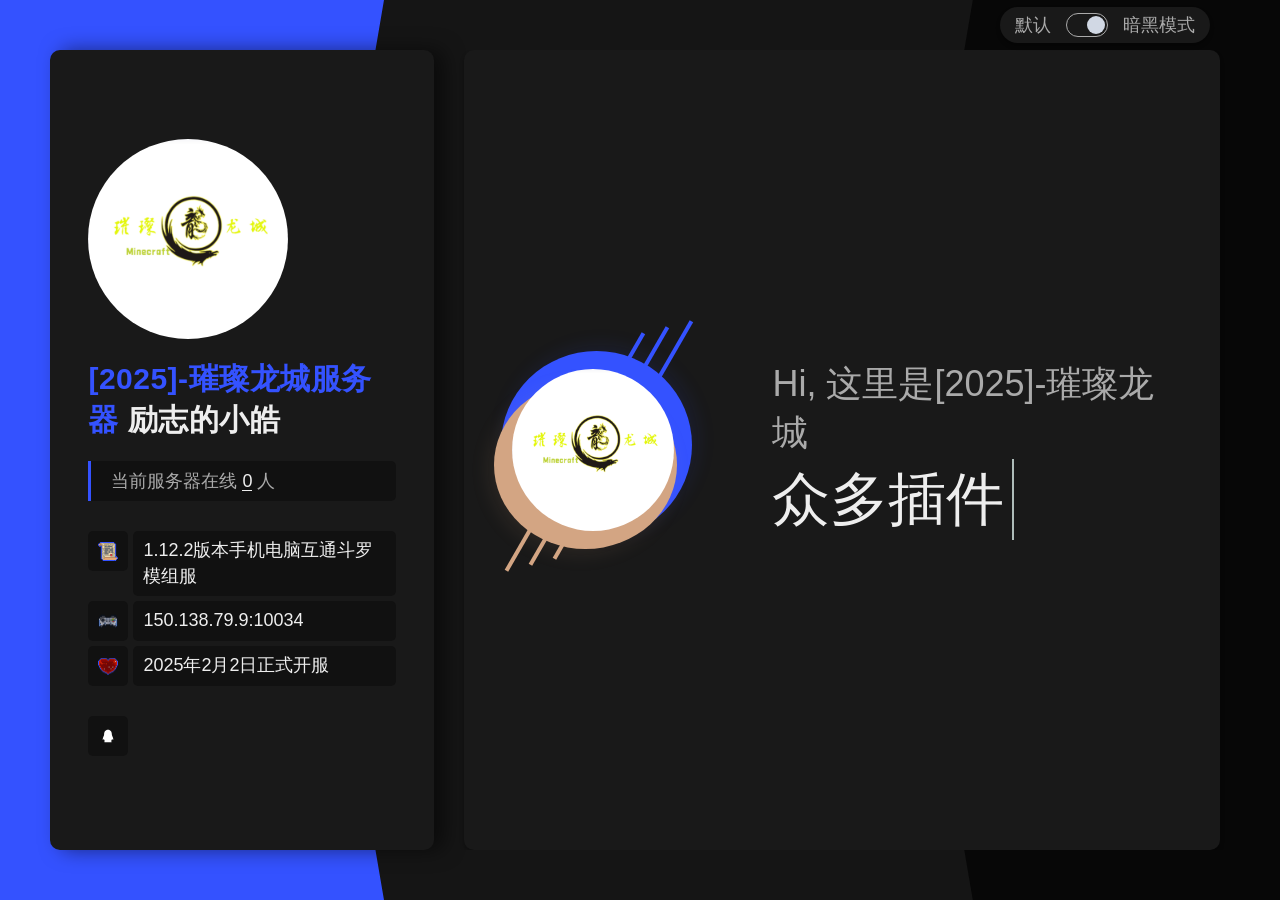
==== commit c2ca5804: "Update index.html" ====
--- a/index.html
+++ b/index.html
@@ -92,7 +92,7 @@
 						</li>
 						<li>
 							<span class="icon"><img src="svg/call.svg" alt="" class="fn__svg"></span>
-							<p>cclc2023.top:12345</p>
+							<p>150.138.79.9:10034</p>
 						</li>
 						<li>
 							<span class="icon"><img src="svg/message.svg" alt="" class="fn__svg"></span>
@@ -269,7 +269,7 @@
 					<div class="fn_cs_progress_bar">
 						<div class="progress_item" data-value="90">
 							<div class="item_in">
-								<h3 class="progress_title">intel i7-14700K  5.6 GHz / 独立服务器</h3>
+								<h3 class="progress_title">100Mbps / 三线BGP骨干网</h3>
 								<span class="progress_percent"></span>
 								<div class="progress_bg"></div>
 							</div>
@@ -277,7 +277,15 @@
 
 						<div class="progress_item" data-value="95">
 							<div class="item_in">
-								<h3 class="progress_title">100Mbps / 三线BGP骨干网</h3>
+								<h3 class="progress_title">64GB运存 / DDR5-4800 超高频率</h3>
+								<span class="progress_percent"></span>
+								<div class="progress_bg"></div>
+							</div>
+						</div>
+
+						<div class="progress_item" data-value="100">
+							<div class="item_in">
+								<h3 class="progress_title">intel i7-14700K  5.6 GHz / 独立服务器</h3>
 								<span class="progress_percent"></span>
 								<div class="progress_bg"></div>
 							</div>
@@ -582,4 +590,4 @@
 <script src="js/mc-player-counter.min.js"></script>
 <script type="text/javascript" src="js/init.js?ver=4"></script>
 </body>
-</html>+</html>
